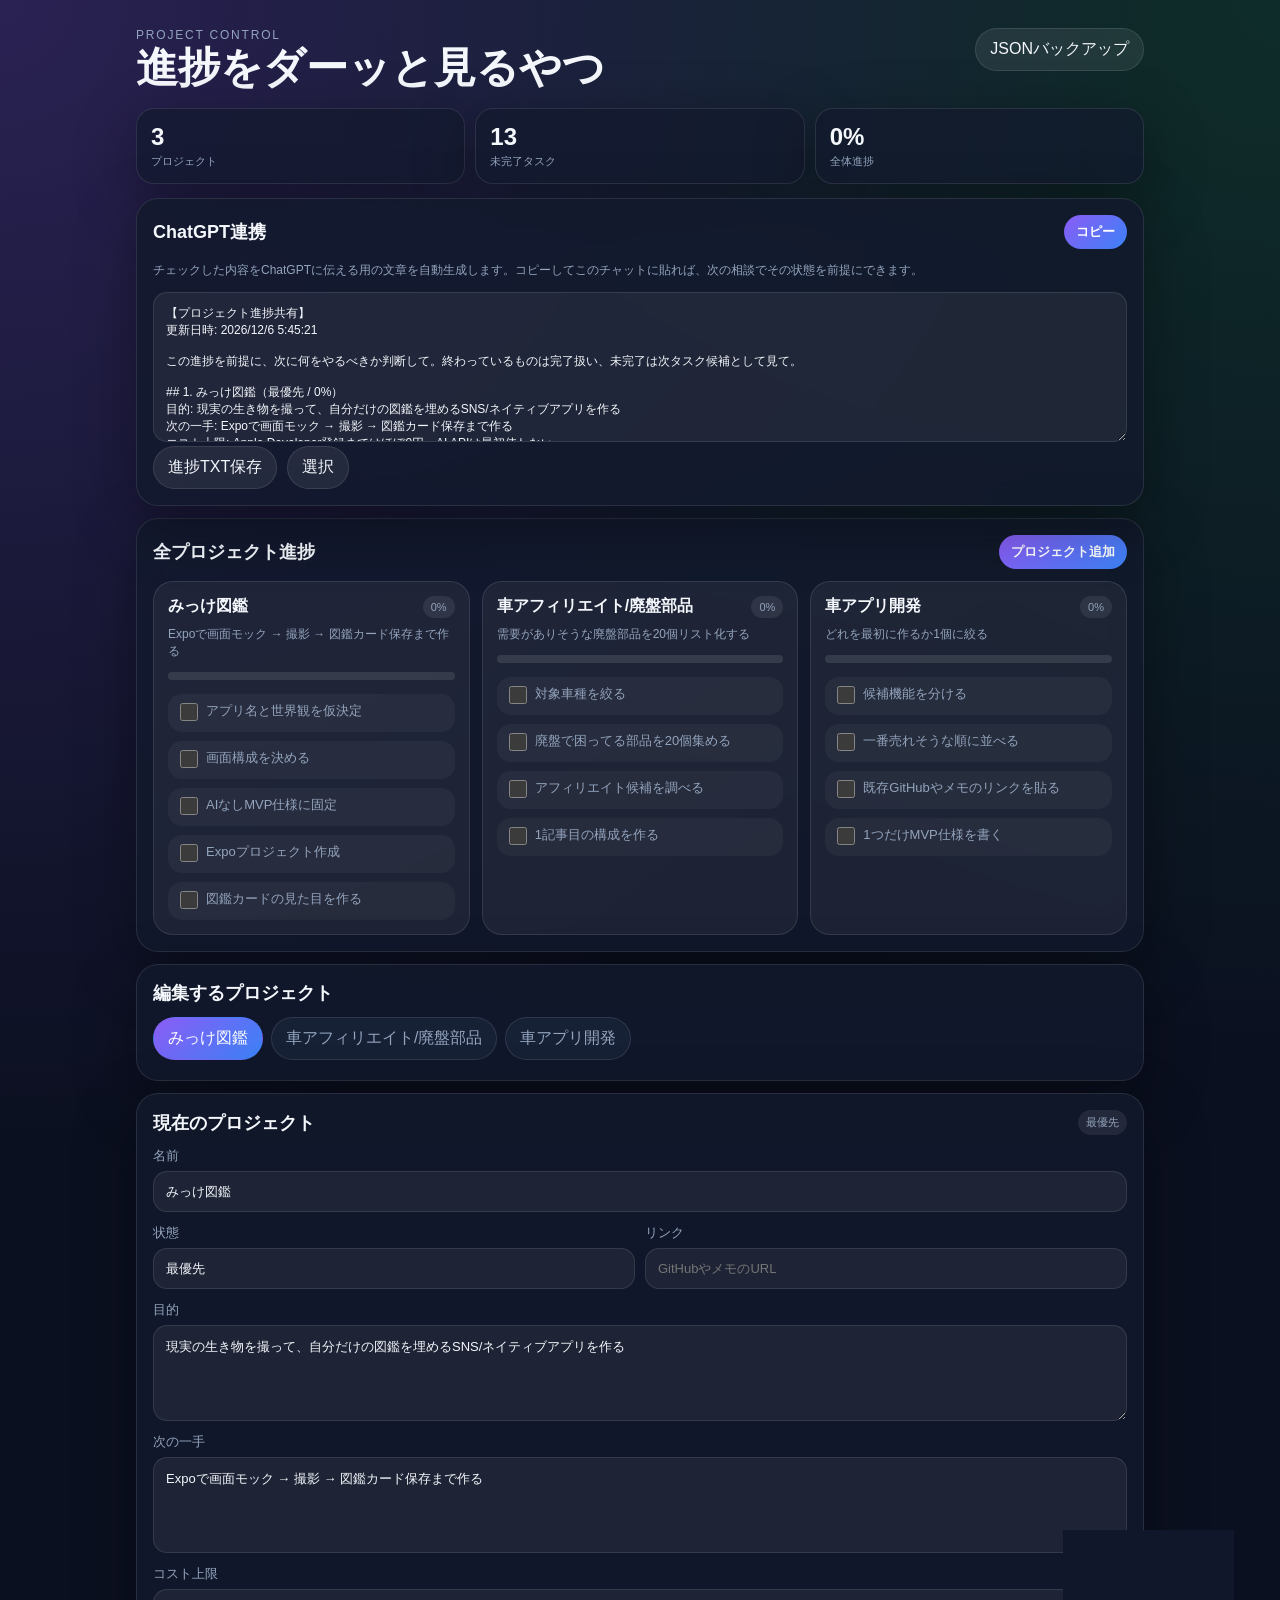
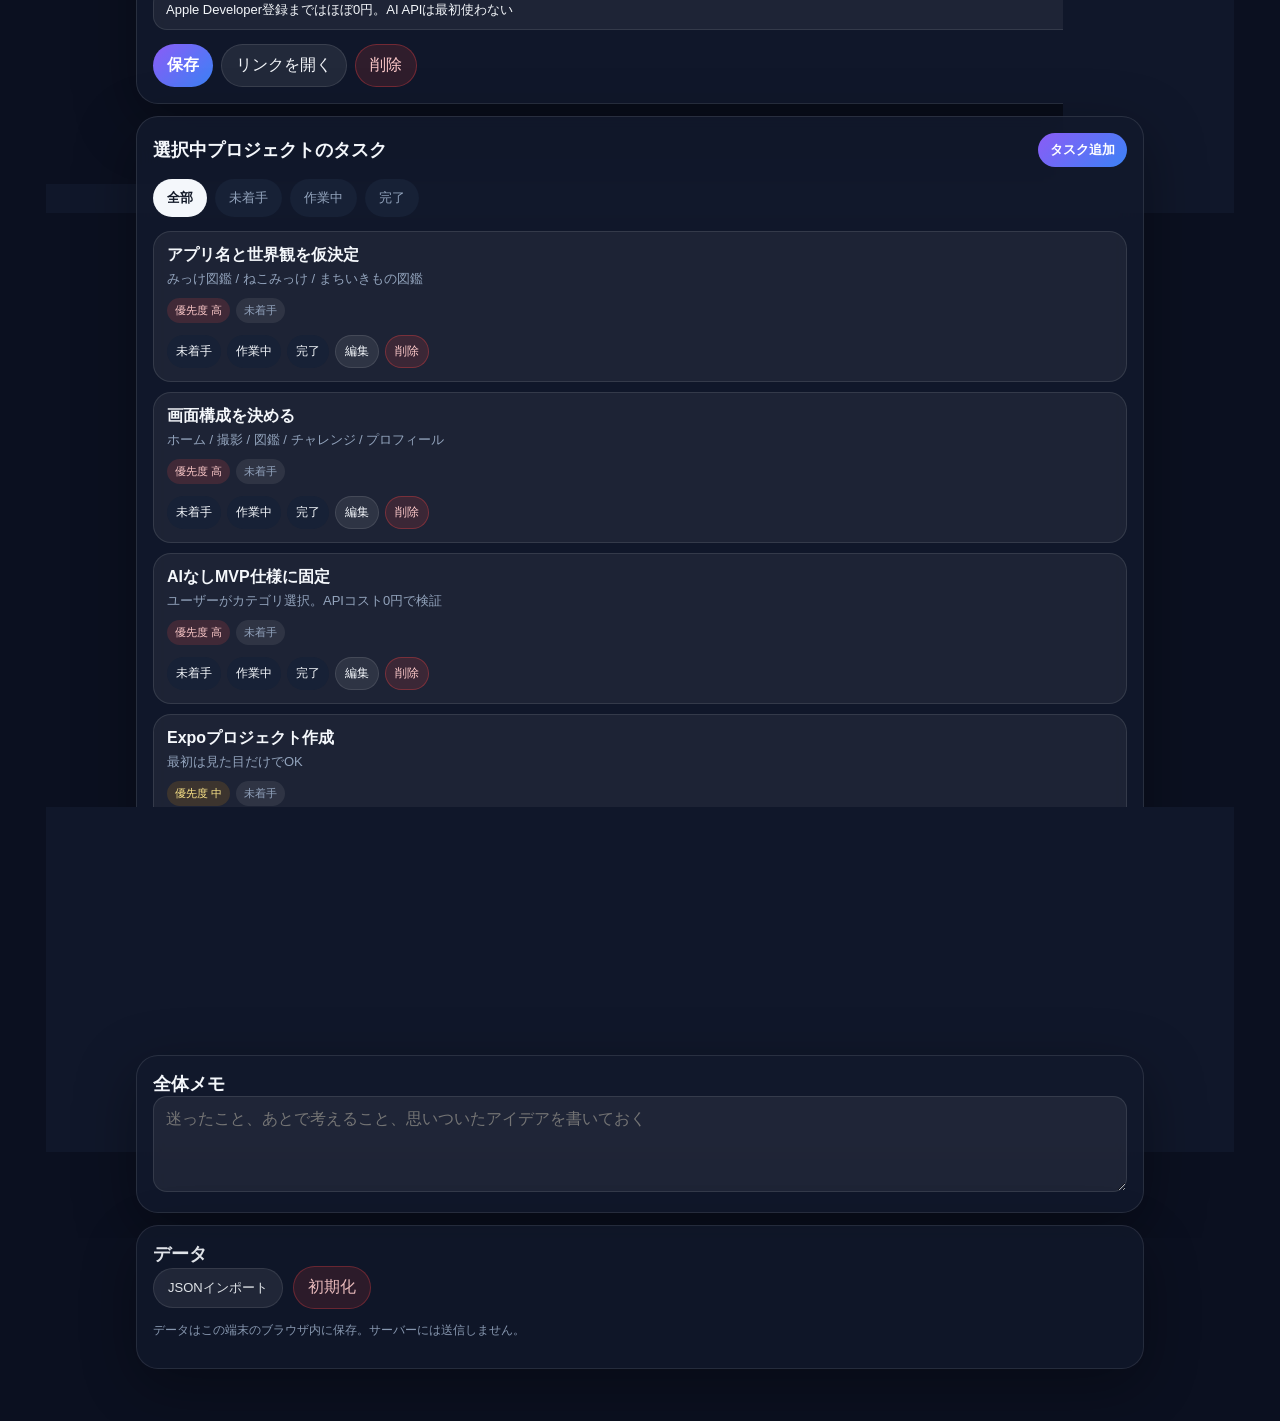
==== index.html @ 7f5785a2 "Add project control mini PWA" ====
<!doctype html>
<html lang="ja">
<head>
  <meta charset="utf-8" />
  <meta name="viewport" content="width=device-width, initial-scale=1, viewport-fit=cover" />
  <meta name="theme-color" content="#111827" />
  <title>Project Control Mini v2</title>
  <link rel="manifest" href="./manifest.webmanifest" />
  <link rel="stylesheet" href="./styles.css" />
</head>
<body>
  <div class="app">
    <header class="topbar">
      <div>
        <p class="eyebrow">PROJECT CONTROL</p>
        <h1>進捗をダーッと見るやつ</h1>
      </div>
      <button id="exportBtn" class="ghost">JSONバックアップ</button>
    </header>

    <section class="summary">
      <div class="summary-card">
        <span id="projectCount">0</span>
        <small>プロジェクト</small>
      </div>
      <div class="summary-card">
        <span id="activeTaskCount">0</span>
        <small>未完了タスク</small>
      </div>
      <div class="summary-card">
        <span id="doneRate">0%</span>
        <small>全体進捗</small>
      </div>
    </section>

    <section class="panel sticky-panel">
      <div class="panel-head">
        <h2>ChatGPT連携</h2>
        <button id="copyForChatGPTBtn" class="primary small">コピー</button>
      </div>
      <p class="hint">
        チェックした内容をChatGPTに伝える用の文章を自動生成します。コピーしてこのチャットに貼れば、次の相談でその状態を前提にできます。
      </p>
      <textarea id="chatgptPayload" readonly></textarea>
      <div class="row gap">
        <button id="downloadProgressBtn" class="ghost">進捗TXT保存</button>
        <button id="selectPayloadBtn" class="ghost">選択</button>
      </div>
    </section>

    <main>
      <section class="panel">
        <div class="panel-head">
          <h2>全プロジェクト進捗</h2>
          <button id="addProjectBtn" class="primary small">プロジェクト追加</button>
        </div>
        <div id="progressBoard" class="progress-board"></div>
      </section>

      <section class="panel">
        <div class="panel-head">
          <h2>編集するプロジェクト</h2>
        </div>
        <div id="projectTabs" class="tabs"></div>
      </section>

      <section id="projectEditor" class="panel"></section>

      <section class="panel">
        <div class="panel-head">
          <h2>選択中プロジェクトのタスク</h2>
          <button id="addTaskBtn" class="primary small">タスク追加</button>
        </div>

        <div class="filters">
          <button class="filter active" data-filter="all">全部</button>
          <button class="filter" data-filter="todo">未着手</button>
          <button class="filter" data-filter="doing">作業中</button>
          <button class="filter" data-filter="done">完了</button>
        </div>

        <div id="taskList" class="task-list"></div>
      </section>

      <section class="panel">
        <h2>全体メモ</h2>
        <textarea id="globalMemo" placeholder="迷ったこと、あとで考えること、思いついたアイデアを書いておく"></textarea>
      </section>

      <section class="panel danger-zone">
        <h2>データ</h2>
        <div class="row gap">
          <label class="file-label">
            JSONインポート
            <input id="importFile" type="file" accept="application/json" />
          </label>
          <button id="resetBtn" class="danger">初期化</button>
        </div>
        <p class="hint">データはこの端末のブラウザ内に保存。サーバーには送信しません。</p>
      </section>
    </main>
  </div>

  <dialog id="taskDialog">
    <form method="dialog" id="taskForm">
      <h2 id="taskDialogTitle">タスク追加</h2>
      <input id="taskTitle" required placeholder="タスク名 例：ホーム画面モックを作る" />
      <textarea id="taskNote" placeholder="メモ"></textarea>
      <div class="grid2">
        <label>状態
          <select id="taskStatus">
            <option value="todo">未着手</option>
            <option value="doing">作業中</option>
            <option value="done">完了</option>
          </select>
        </label>
        <label>優先度
          <select id="taskPriority">
            <option value="high">高</option>
            <option value="mid">中</option>
            <option value="low">低</option>
          </select>
        </label>
      </div>
      <label>期限
        <input id="taskDue" type="date" />
      </label>
      <menu>
        <button value="cancel" class="ghost">キャンセル</button>
        <button id="saveTaskBtn" value="default" class="primary">保存</button>
      </menu>
    </form>
  </dialog>

  <script src="./app.js"></script>
</body>
</html>
---- styles.css ----
:root {
  color-scheme: dark;
  --bg: #0b1020;
  --panel: #121a2d;
  --panel2: #172136;
  --text: #f4f7fb;
  --muted: #93a4bd;
  --line: rgba(255,255,255,.10);
  --accent: #8b5cf6;
  --accent2: #22c55e;
  --danger: #ef4444;
  --warn: #f59e0b;
  --shadow: 0 18px 60px rgba(0,0,0,.35);
}

* { box-sizing: border-box; }
html, body { margin: 0; min-height: 100%; }
body {
  font-family: -apple-system, BlinkMacSystemFont, "Segoe UI", sans-serif;
  background:
    radial-gradient(circle at top left, rgba(139,92,246,.24), transparent 35%),
    radial-gradient(circle at top right, rgba(34,197,94,.16), transparent 32%),
    var(--bg);
  color: var(--text);
}

button, input, textarea, select { font: inherit; }

button {
  border: 0;
  border-radius: 999px;
  padding: 10px 14px;
  color: var(--text);
  background: var(--panel2);
  cursor: pointer;
}

button:active { transform: scale(.98); }

.app {
  width: min(1040px, 100%);
  margin: 0 auto;
  padding: max(18px, env(safe-area-inset-top)) 16px 40px;
}

.topbar {
  display: flex;
  justify-content: space-between;
  align-items: start;
  gap: 14px;
  margin: 10px 0 18px;
}

.eyebrow {
  margin: 0 0 4px;
  color: var(--muted);
  font-size: 12px;
  letter-spacing: .15em;
}

h1 {
  margin: 0;
  font-size: clamp(25px, 7vw, 42px);
  line-height: 1.05;
}

h2 { margin: 0; font-size: 18px; }

.summary {
  display: grid;
  grid-template-columns: repeat(3, 1fr);
  gap: 10px;
  margin-bottom: 14px;
}

.summary-card {
  background: rgba(18, 26, 45, .72);
  border: 1px solid var(--line);
  border-radius: 18px;
  padding: 14px;
  box-shadow: var(--shadow);
}

.summary-card span { display: block; font-size: 24px; font-weight: 800; }
.summary-card small { color: var(--muted); font-size: 11px; }

.panel {
  background: rgba(18, 26, 45, .84);
  border: 1px solid var(--line);
  border-radius: 22px;
  padding: 16px;
  margin: 12px 0;
  box-shadow: var(--shadow);
  backdrop-filter: blur(14px);
}

.sticky-panel {
  position: sticky;
  top: 8px;
  z-index: 5;
}

.panel-head {
  display: flex;
  justify-content: space-between;
  align-items: center;
  gap: 12px;
  margin-bottom: 12px;
}

.tabs {
  display: flex;
  gap: 8px;
  overflow-x: auto;
  padding-bottom: 4px;
}

.tab {
  white-space: nowrap;
  border: 1px solid var(--line);
  color: var(--muted);
}

.tab.active {
  background: linear-gradient(135deg, var(--accent), #3b82f6);
  color: white;
  border-color: transparent;
}

.primary {
  background: linear-gradient(135deg, var(--accent), #3b82f6);
  color: white;
  font-weight: 700;
}

.small { padding: 8px 12px; font-size: 13px; }

.ghost {
  background: rgba(255,255,255,.08);
  color: var(--text);
  border: 1px solid var(--line);
}

.danger {
  background: rgba(239,68,68,.14);
  color: #fecaca;
  border: 1px solid rgba(239,68,68,.35);
}

.danger-zone { opacity: .92; }

.field { margin: 12px 0; }

label {
  display: grid;
  gap: 6px;
  color: var(--muted);
  font-size: 13px;
}

input, textarea, select {
  width: 100%;
  border: 1px solid var(--line);
  border-radius: 14px;
  padding: 12px;
  background: rgba(255,255,255,.06);
  color: var(--text);
  outline: none;
}

textarea { min-height: 96px; resize: vertical; }
#chatgptPayload { min-height: 150px; font-size: 12px; }

input:focus, textarea:focus, select:focus {
  border-color: rgba(139,92,246,.85);
  box-shadow: 0 0 0 3px rgba(139,92,246,.18);
}

.grid2 {
  display: grid;
  grid-template-columns: 1fr 1fr;
  gap: 10px;
}

.row { display: flex; align-items: center; }
.gap { gap: 10px; flex-wrap: wrap; }

.project-actions {
  display: flex;
  gap: 8px;
  flex-wrap: wrap;
  margin-top: 14px;
}

.progress-board {
  display: grid;
  grid-template-columns: repeat(3, 1fr);
  gap: 12px;
}

.progress-card {
  background: rgba(255,255,255,.055);
  border: 1px solid var(--line);
  border-radius: 20px;
  padding: 14px;
}

.progress-title-row {
  display: flex;
  justify-content: space-between;
  gap: 10px;
  align-items: start;
  margin-bottom: 8px;
}

.progress-title {
  font-size: 16px;
  font-weight: 900;
  margin: 0;
}

.progress-sub {
  color: var(--muted);
  font-size: 12px;
  line-height: 1.45;
  margin: 0 0 12px;
}

.progressbar {
  width: 100%;
  height: 8px;
  border-radius: 999px;
  background: rgba(255,255,255,.10);
  overflow: hidden;
  margin: 10px 0 14px;
}

.progressbar span {
  display: block;
  height: 100%;
  background: linear-gradient(135deg, var(--accent2), #3b82f6);
}

.checklist {
  display: grid;
  gap: 9px;
}

.check-row {
  display: grid;
  grid-template-columns: 22px 1fr;
  gap: 8px;
  align-items: start;
  padding: 8px;
  border-radius: 14px;
  background: rgba(255,255,255,.04);
}

.check-row input {
  width: 18px;
  height: 18px;
  margin-top: 1px;
  accent-color: #22c55e;
}

.check-row span {
  font-size: 13px;
  line-height: 1.35;
}

.check-row.done span {
  text-decoration: line-through;
  color: var(--muted);
}

.filters {
  display: flex;
  gap: 8px;
  overflow-x: auto;
  margin: 10px 0 14px;
}

.filter { font-size: 13px; color: var(--muted); }
.filter.active { background: var(--text); color: #111827; font-weight: 800; }

.task-list { display: grid; gap: 10px; }

.task {
  background: rgba(255,255,255,.055);
  border: 1px solid var(--line);
  border-radius: 18px;
  padding: 13px;
}

.task.done { opacity: .55; }

.task-top {
  display: flex;
  align-items: start;
  justify-content: space-between;
  gap: 10px;
}

.task-title { font-weight: 800; margin: 0 0 4px; }
.task-note { margin: 0; color: var(--muted); font-size: 13px; white-space: pre-wrap; }

.badges {
  display: flex;
  gap: 6px;
  flex-wrap: wrap;
  margin-top: 10px;
}

.badge {
  display: inline-flex;
  align-items: center;
  border-radius: 999px;
  padding: 5px 8px;
  font-size: 11px;
  background: rgba(255,255,255,.08);
  color: var(--muted);
  white-space: nowrap;
}

.badge.high { color: #fecaca; background: rgba(239,68,68,.16); }
.badge.mid { color: #fde68a; background: rgba(245,158,11,.14); }
.badge.low { color: #bbf7d0; background: rgba(34,197,94,.12); }

.task-actions {
  display: flex;
  gap: 6px;
  flex-wrap: wrap;
  margin-top: 12px;
}

.task-actions button { padding: 7px 9px; font-size: 12px; }

.empty {
  color: var(--muted);
  border: 1px dashed var(--line);
  border-radius: 16px;
  padding: 18px;
  text-align: center;
}

.hint {
  color: var(--muted);
  font-size: 12px;
  line-height: 1.55;
}

.file-label {
  display: inline-grid;
  width: auto;
  color: var(--text);
  background: rgba(255,255,255,.08);
  border: 1px solid var(--line);
  border-radius: 999px;
  padding: 10px 14px;
  cursor: pointer;
}

.file-label input { display: none; }

dialog {
  width: min(520px, calc(100% - 28px));
  border: 1px solid var(--line);
  border-radius: 22px;
  padding: 0;
  color: var(--text);
  background: #111827;
  box-shadow: var(--shadow);
}

dialog::backdrop { background: rgba(0,0,0,.65); }

form { padding: 18px; display: grid; gap: 12px; }

menu {
  display: flex;
  justify-content: end;
  gap: 8px;
  padding: 0;
  margin: 6px 0 0;
}

@media (max-width: 900px) {
  .progress-board { grid-template-columns: 1fr; }
  .sticky-panel { position: static; }
}

@media (max-width: 560px) {
  .topbar { align-items: center; }
  .summary { grid-template-columns: 1fr 1fr 1fr; }
  .summary-card { padding: 12px 10px; }
  .summary-card span { font-size: 20px; }
  .grid2 { grid-template-columns: 1fr; }
}
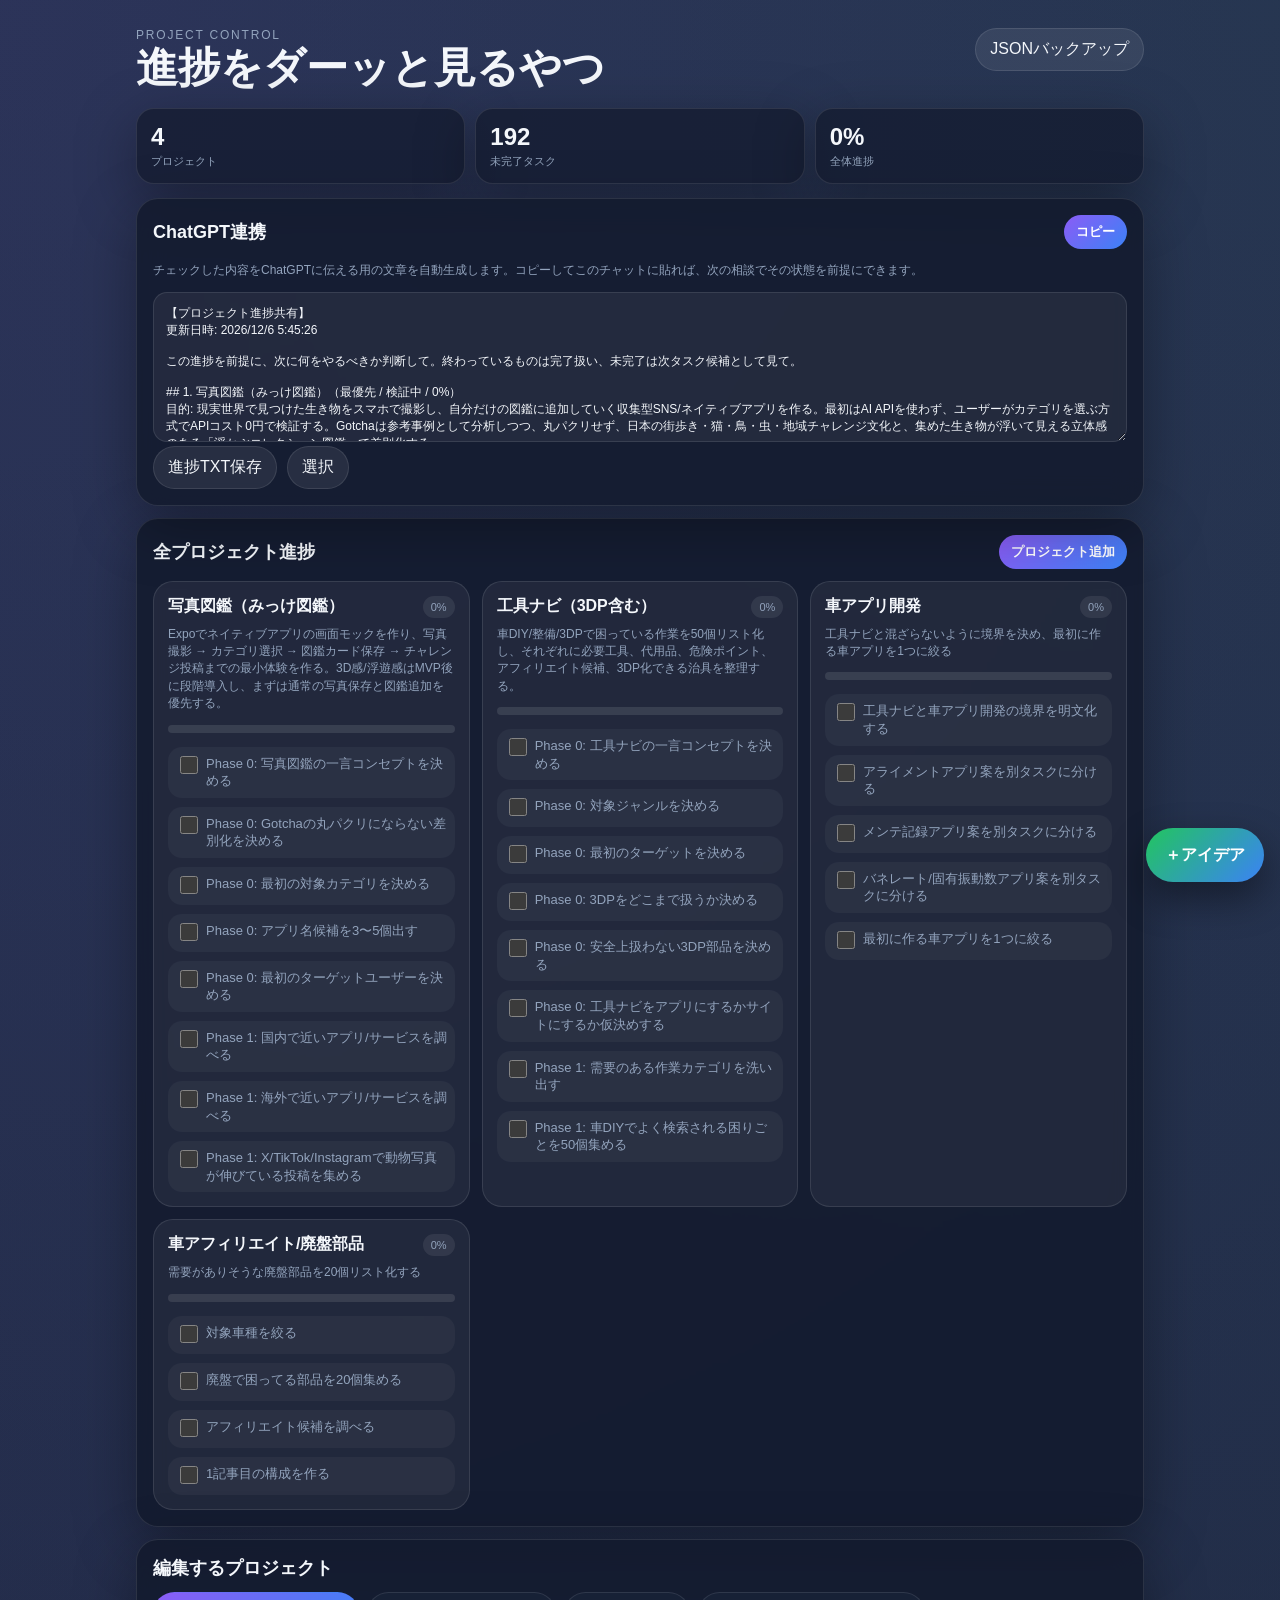
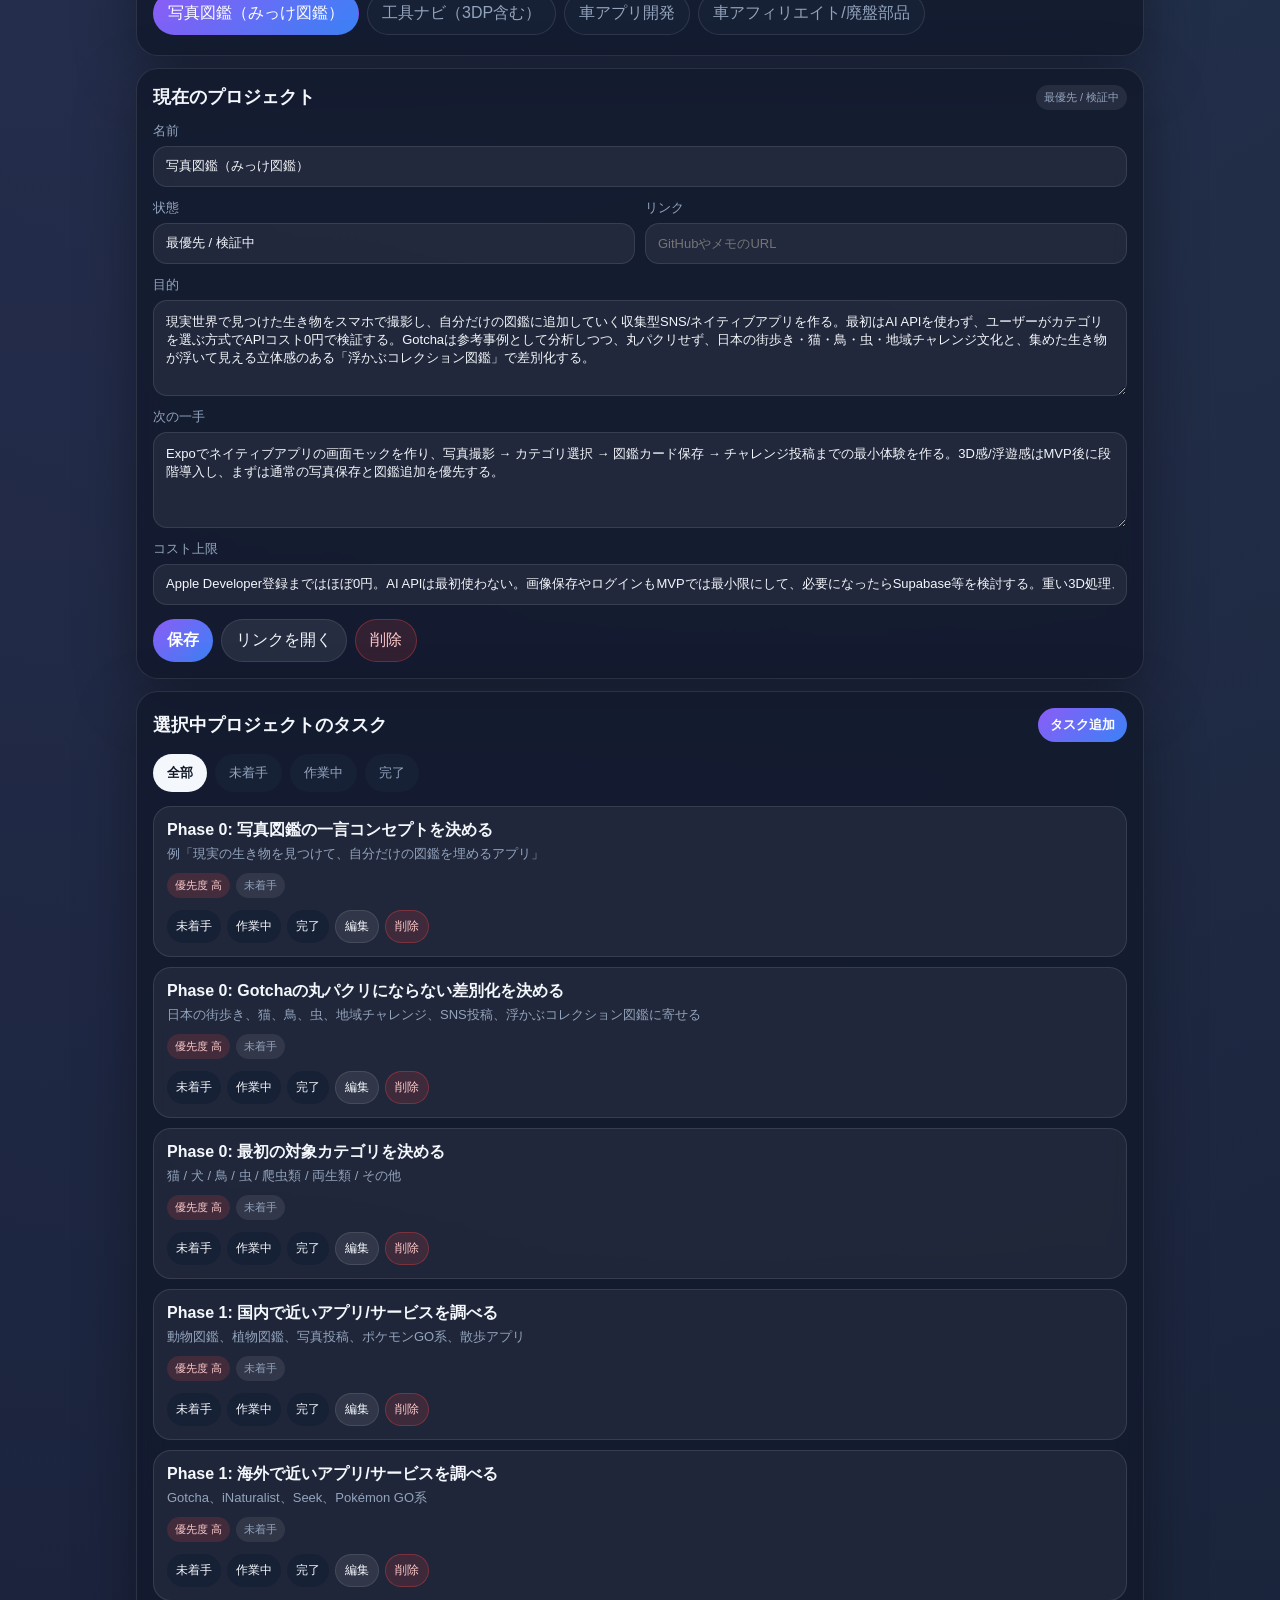
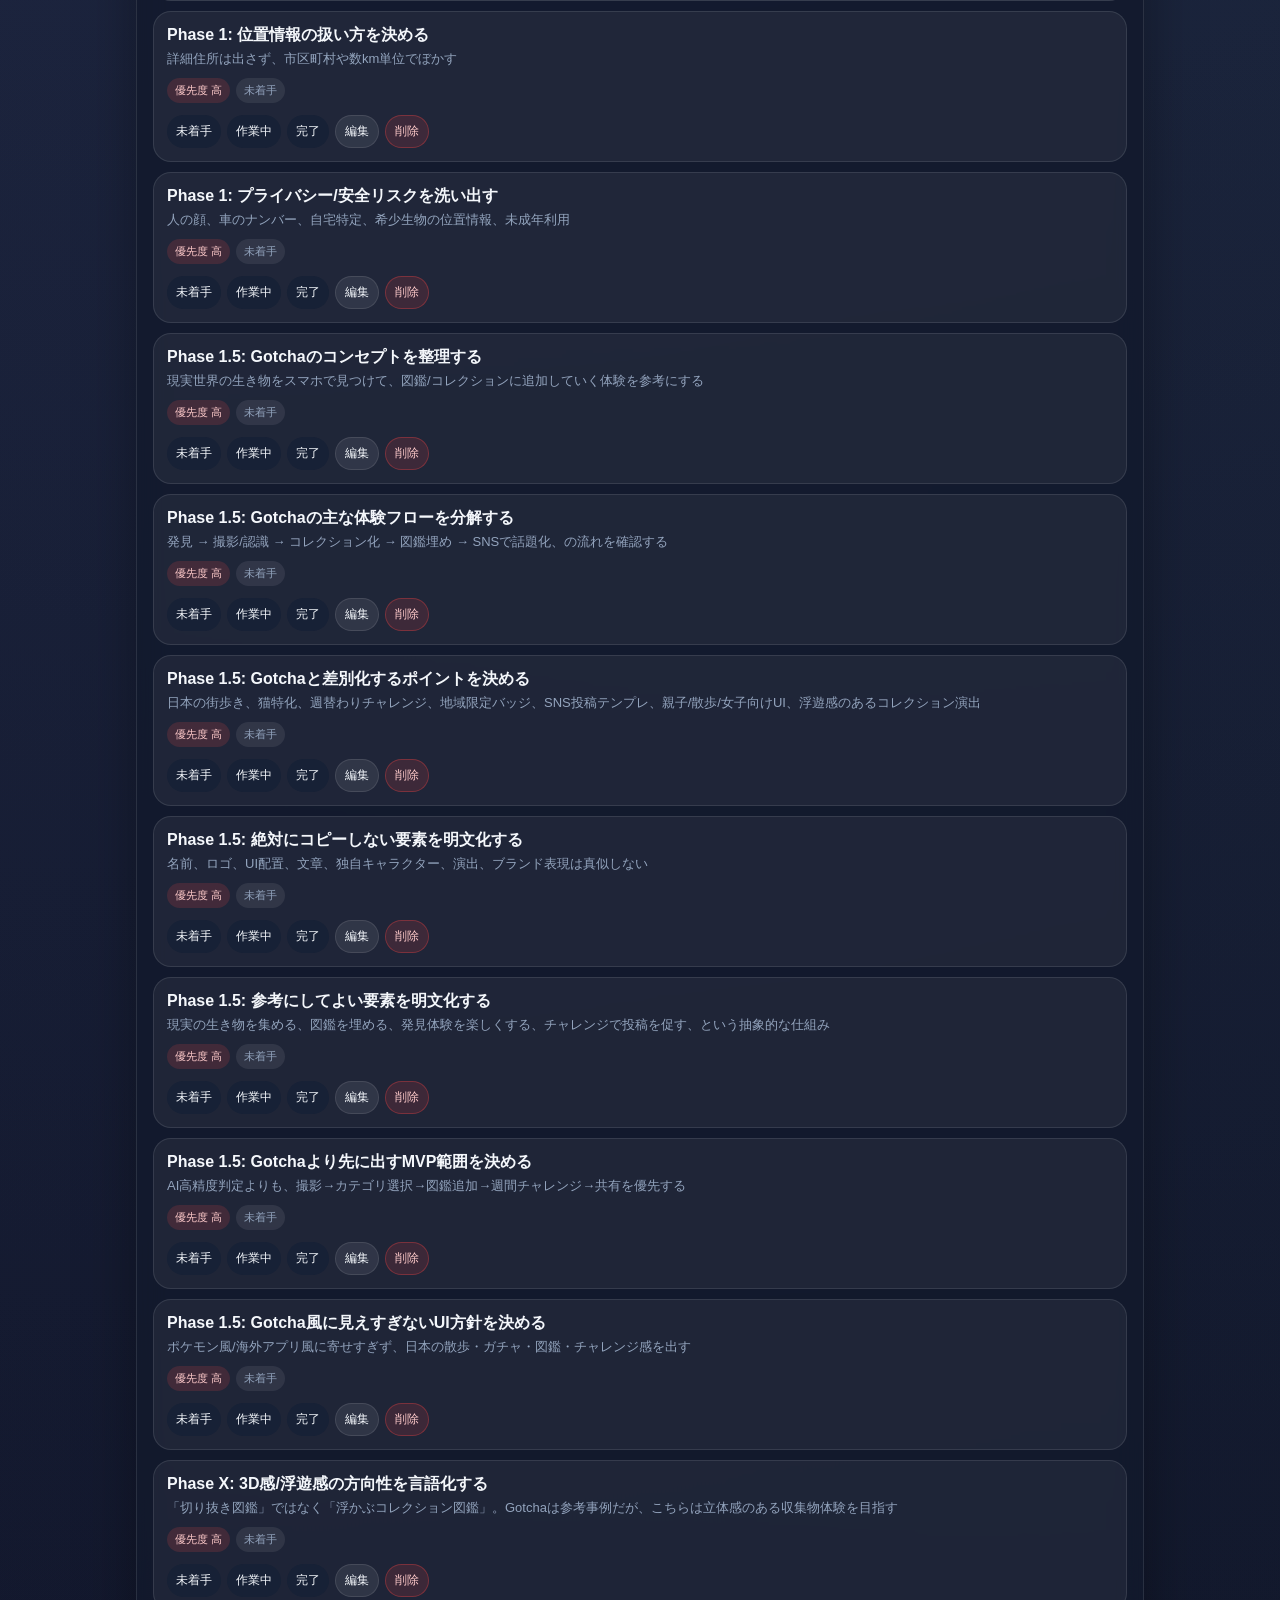
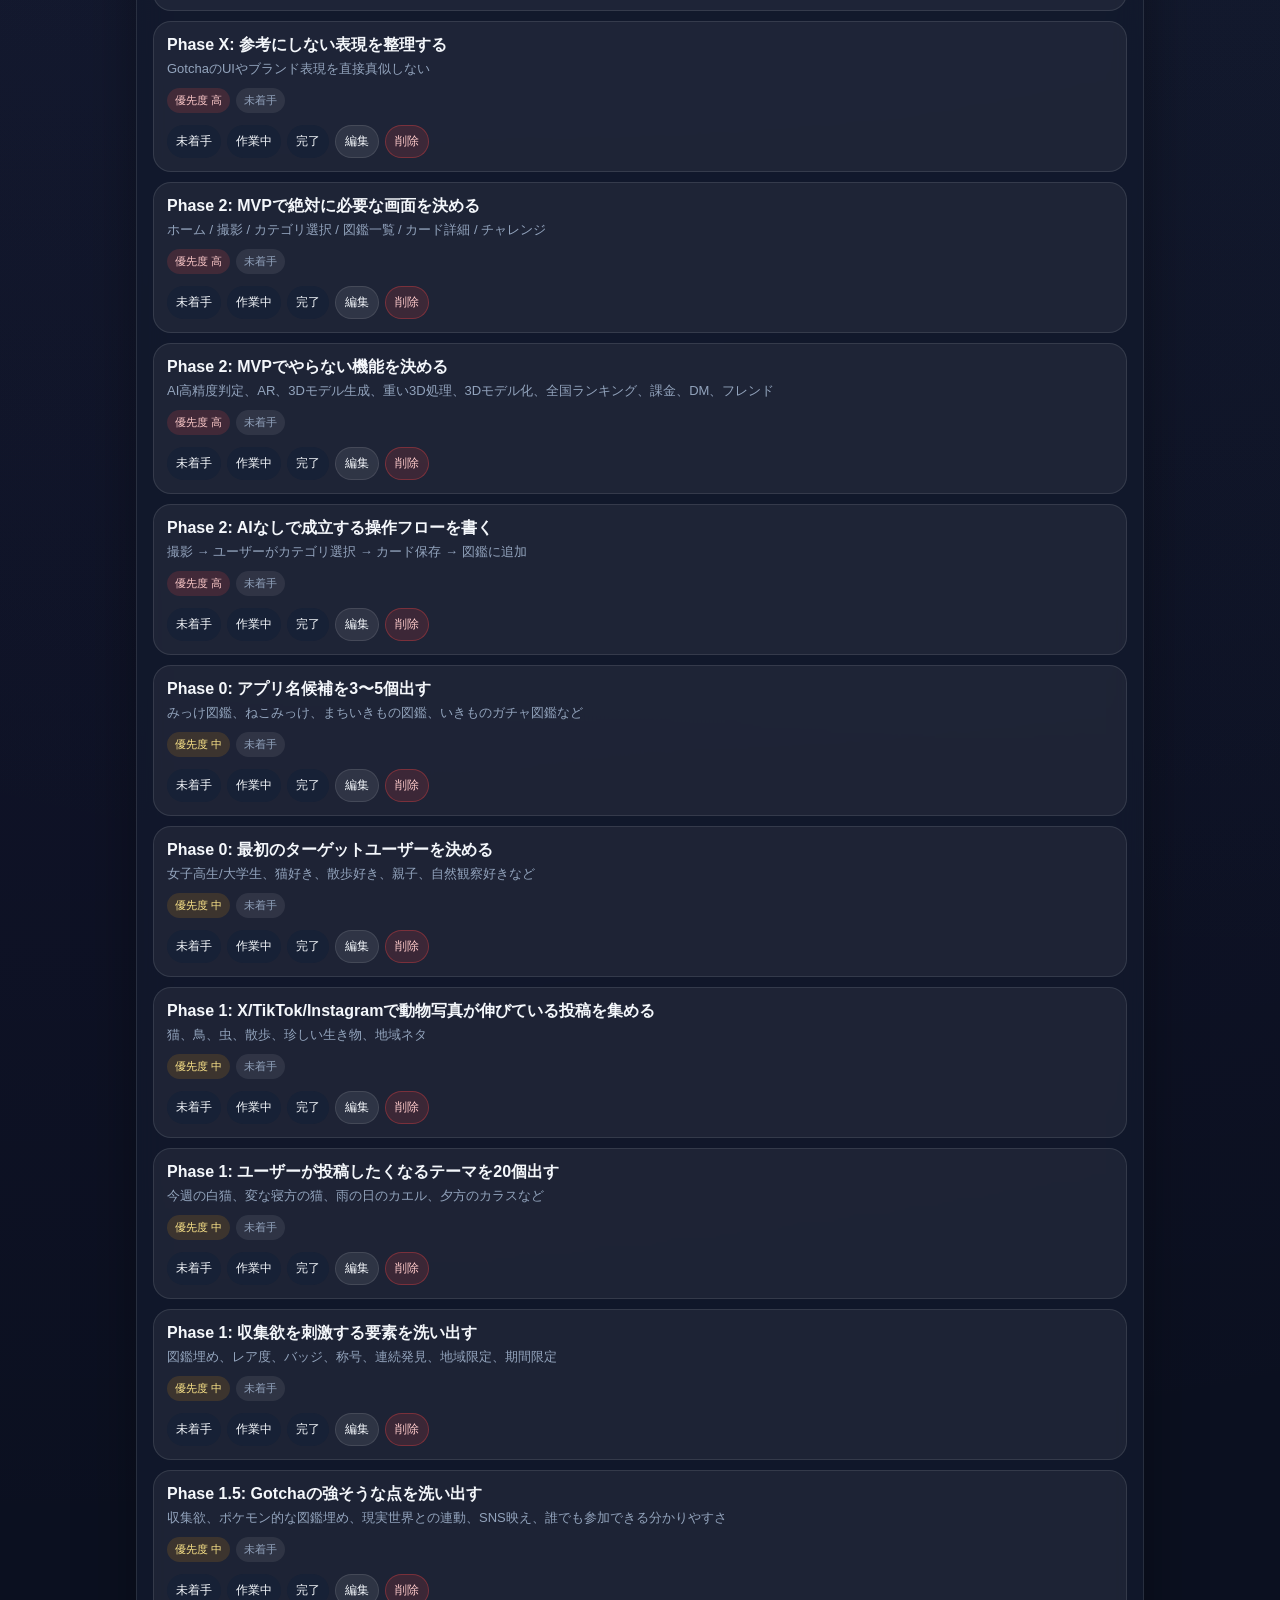
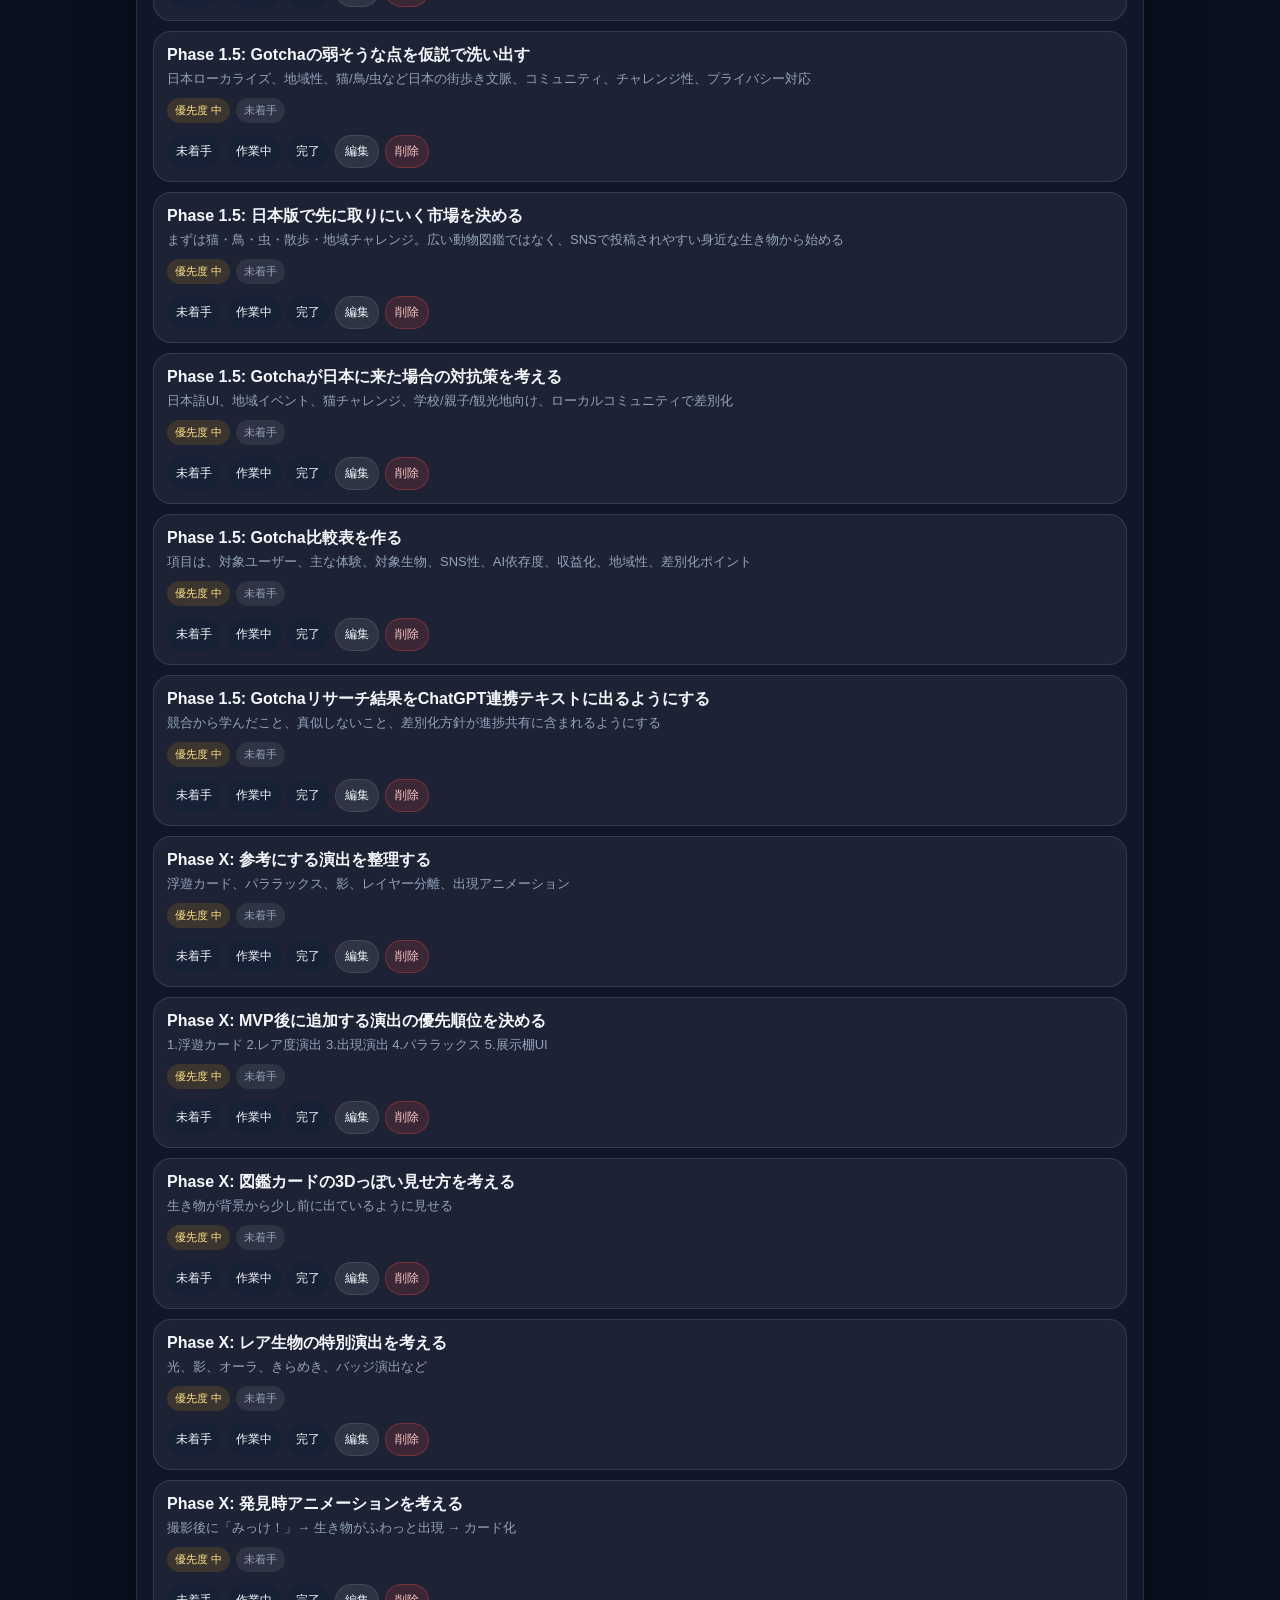
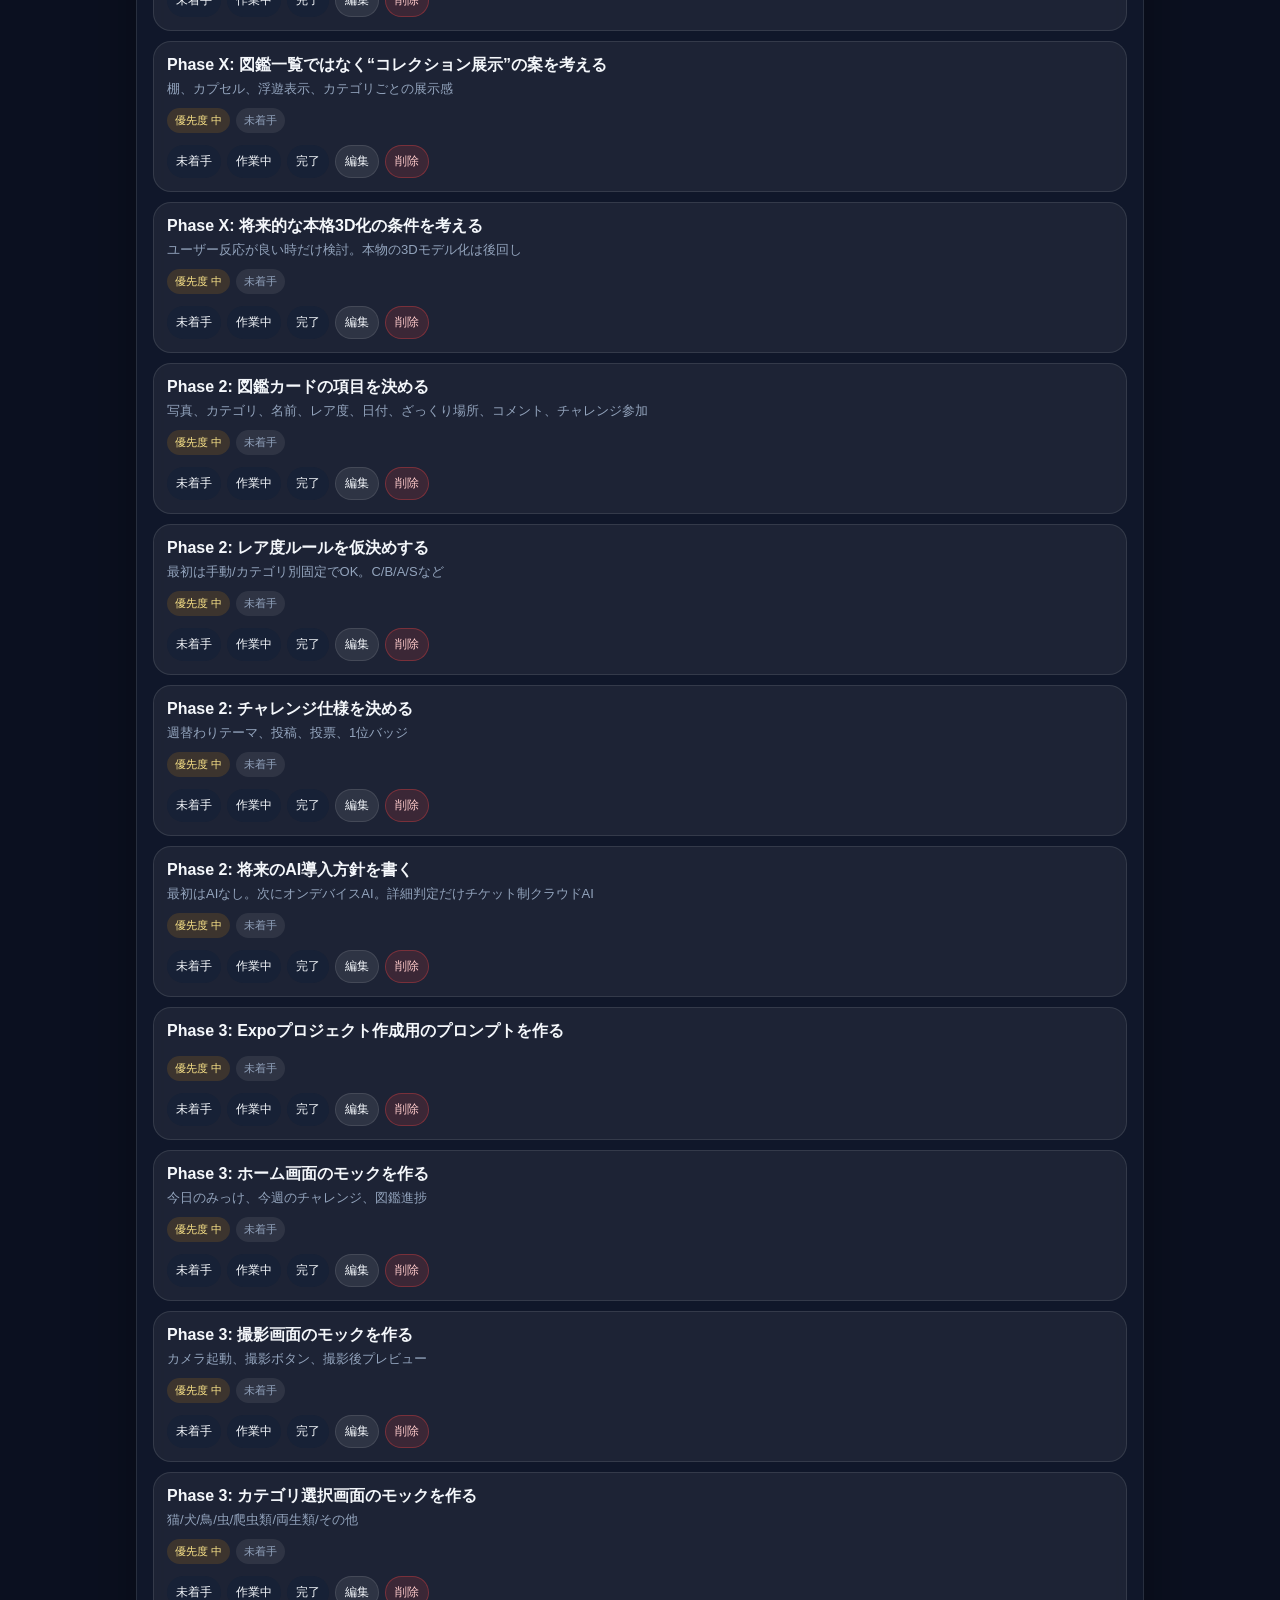
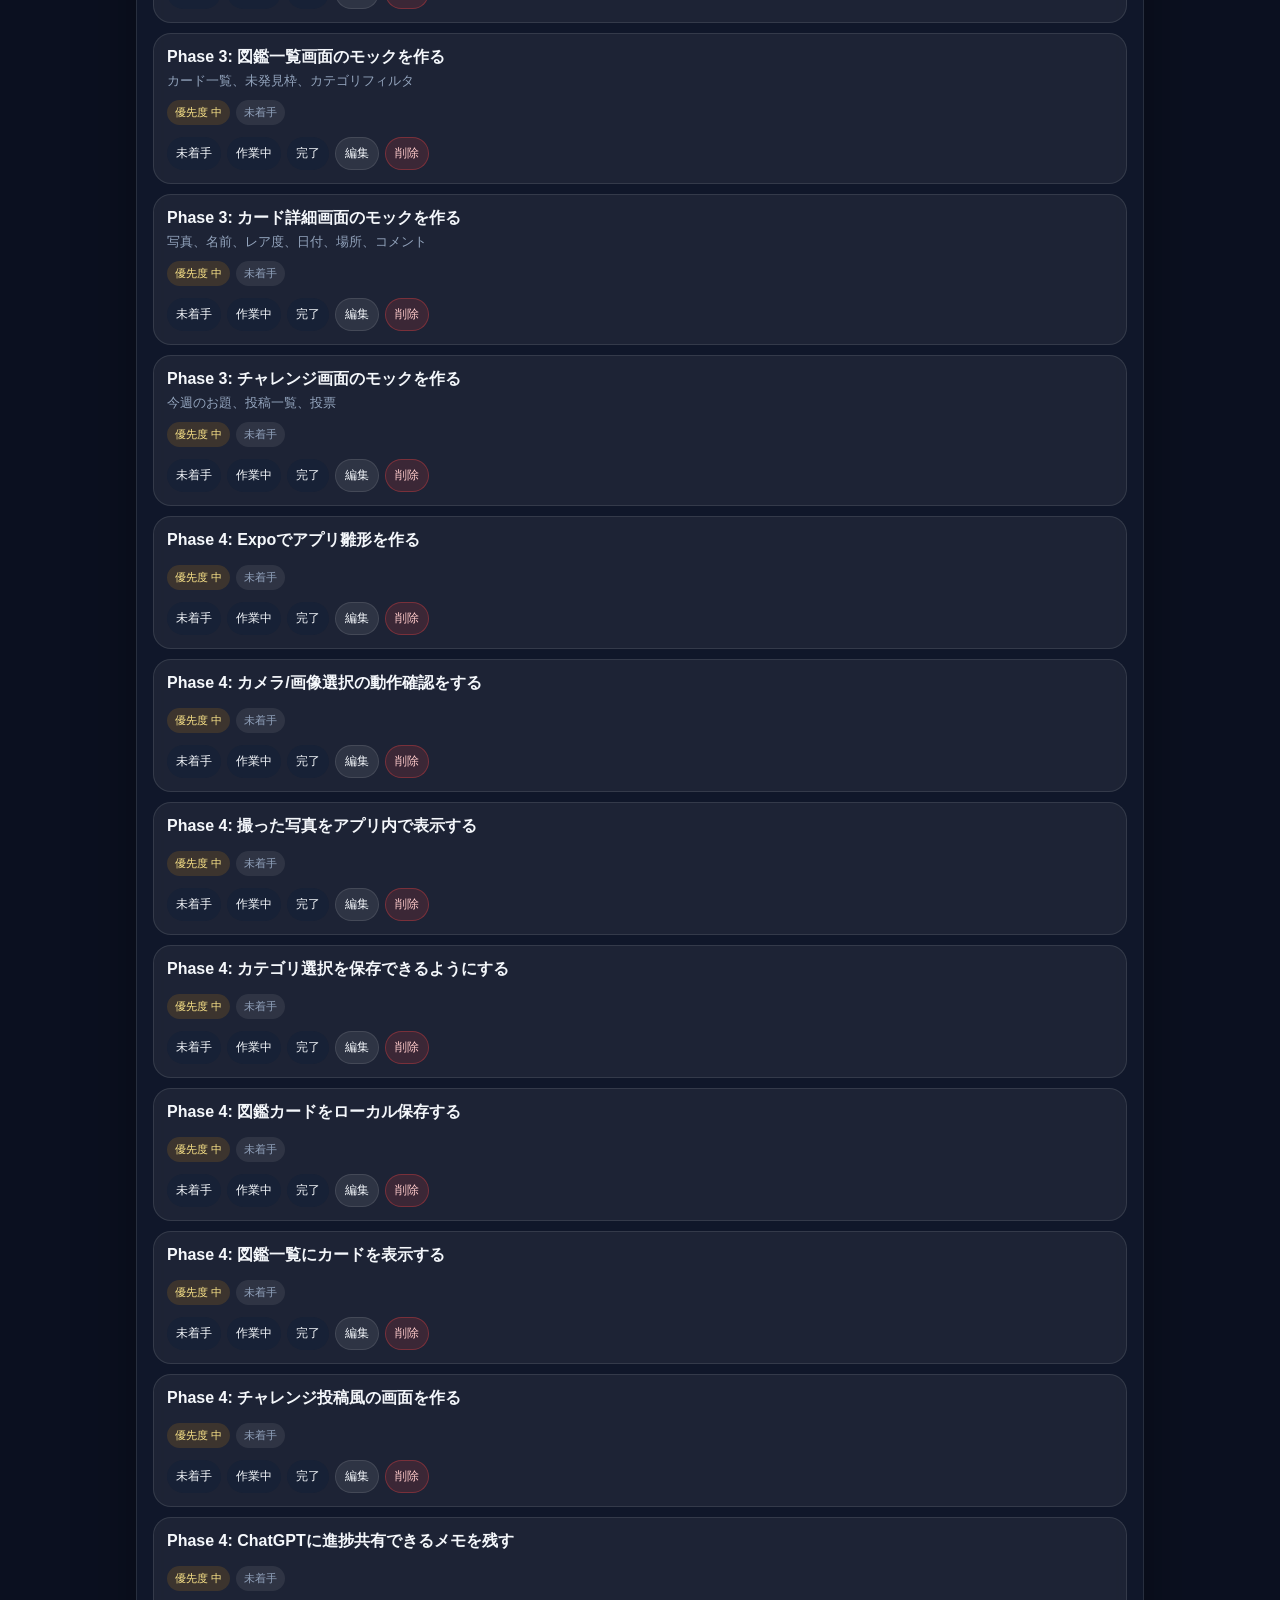
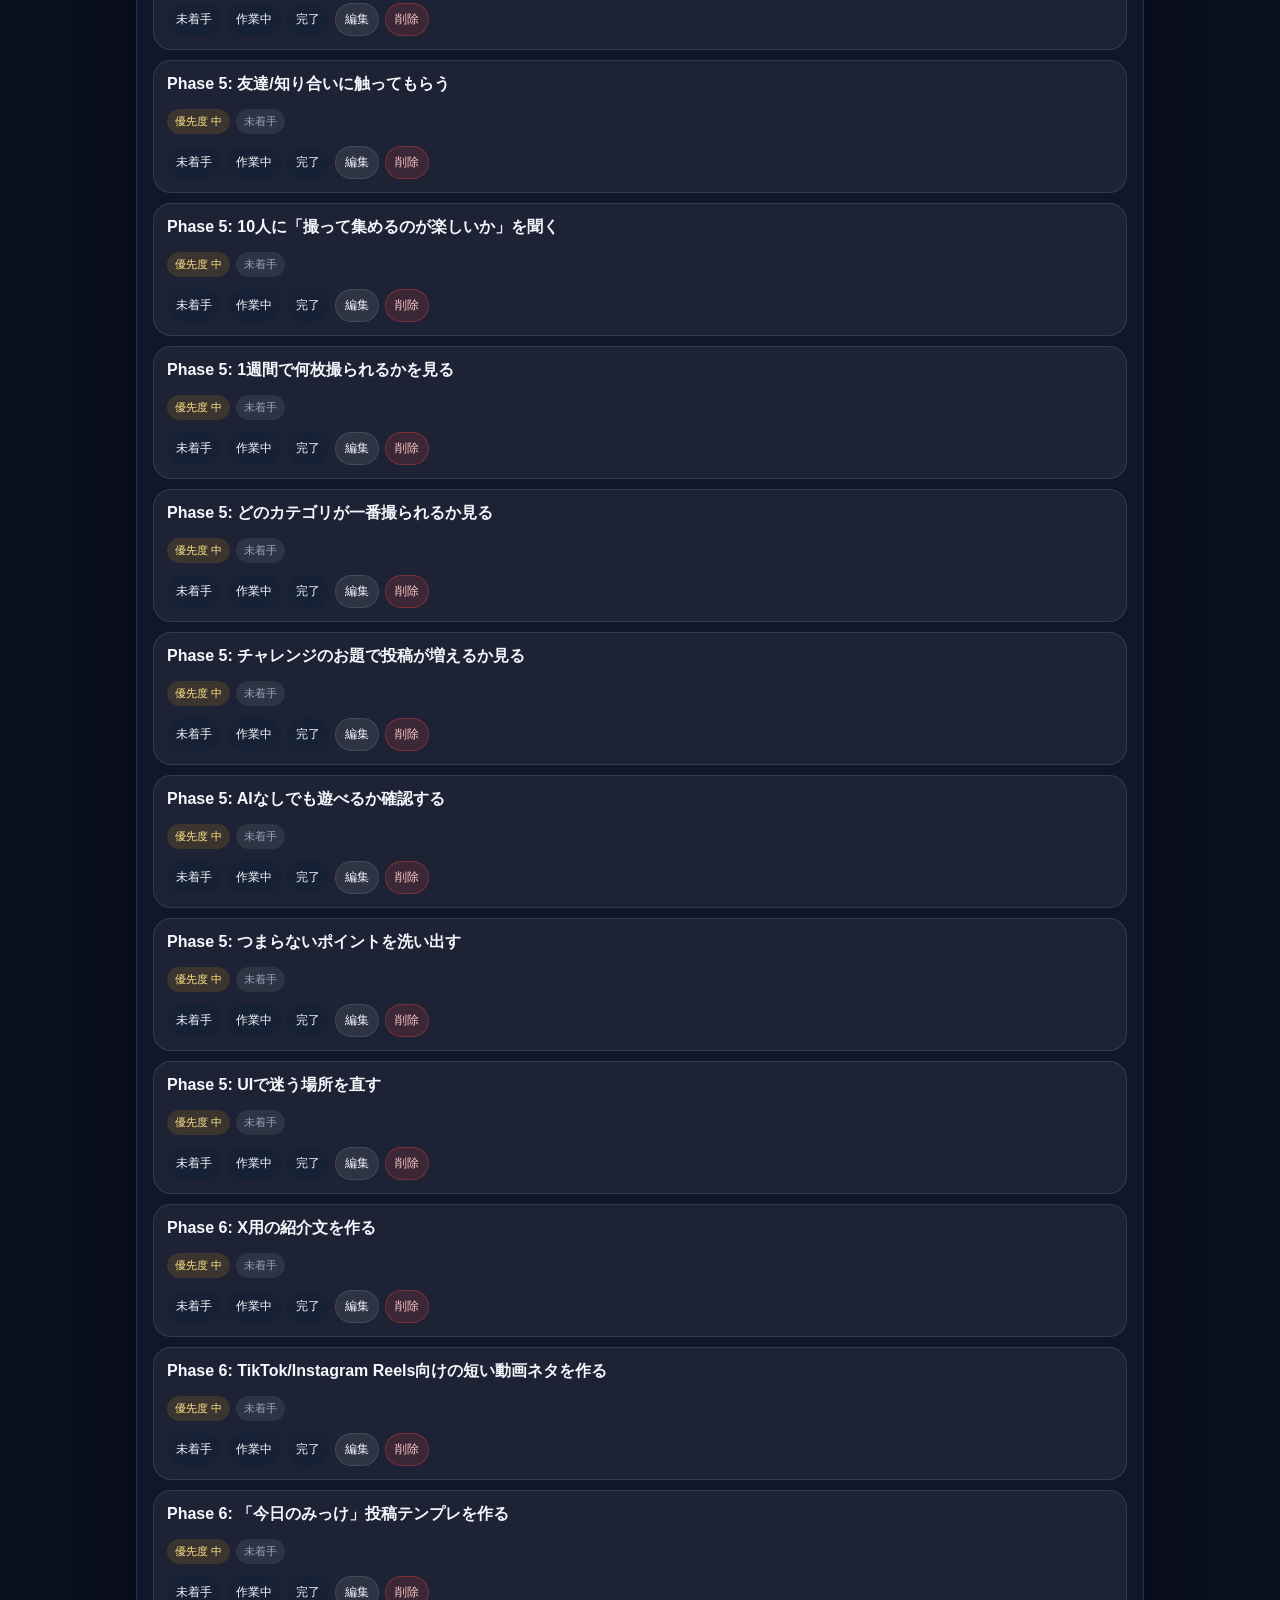
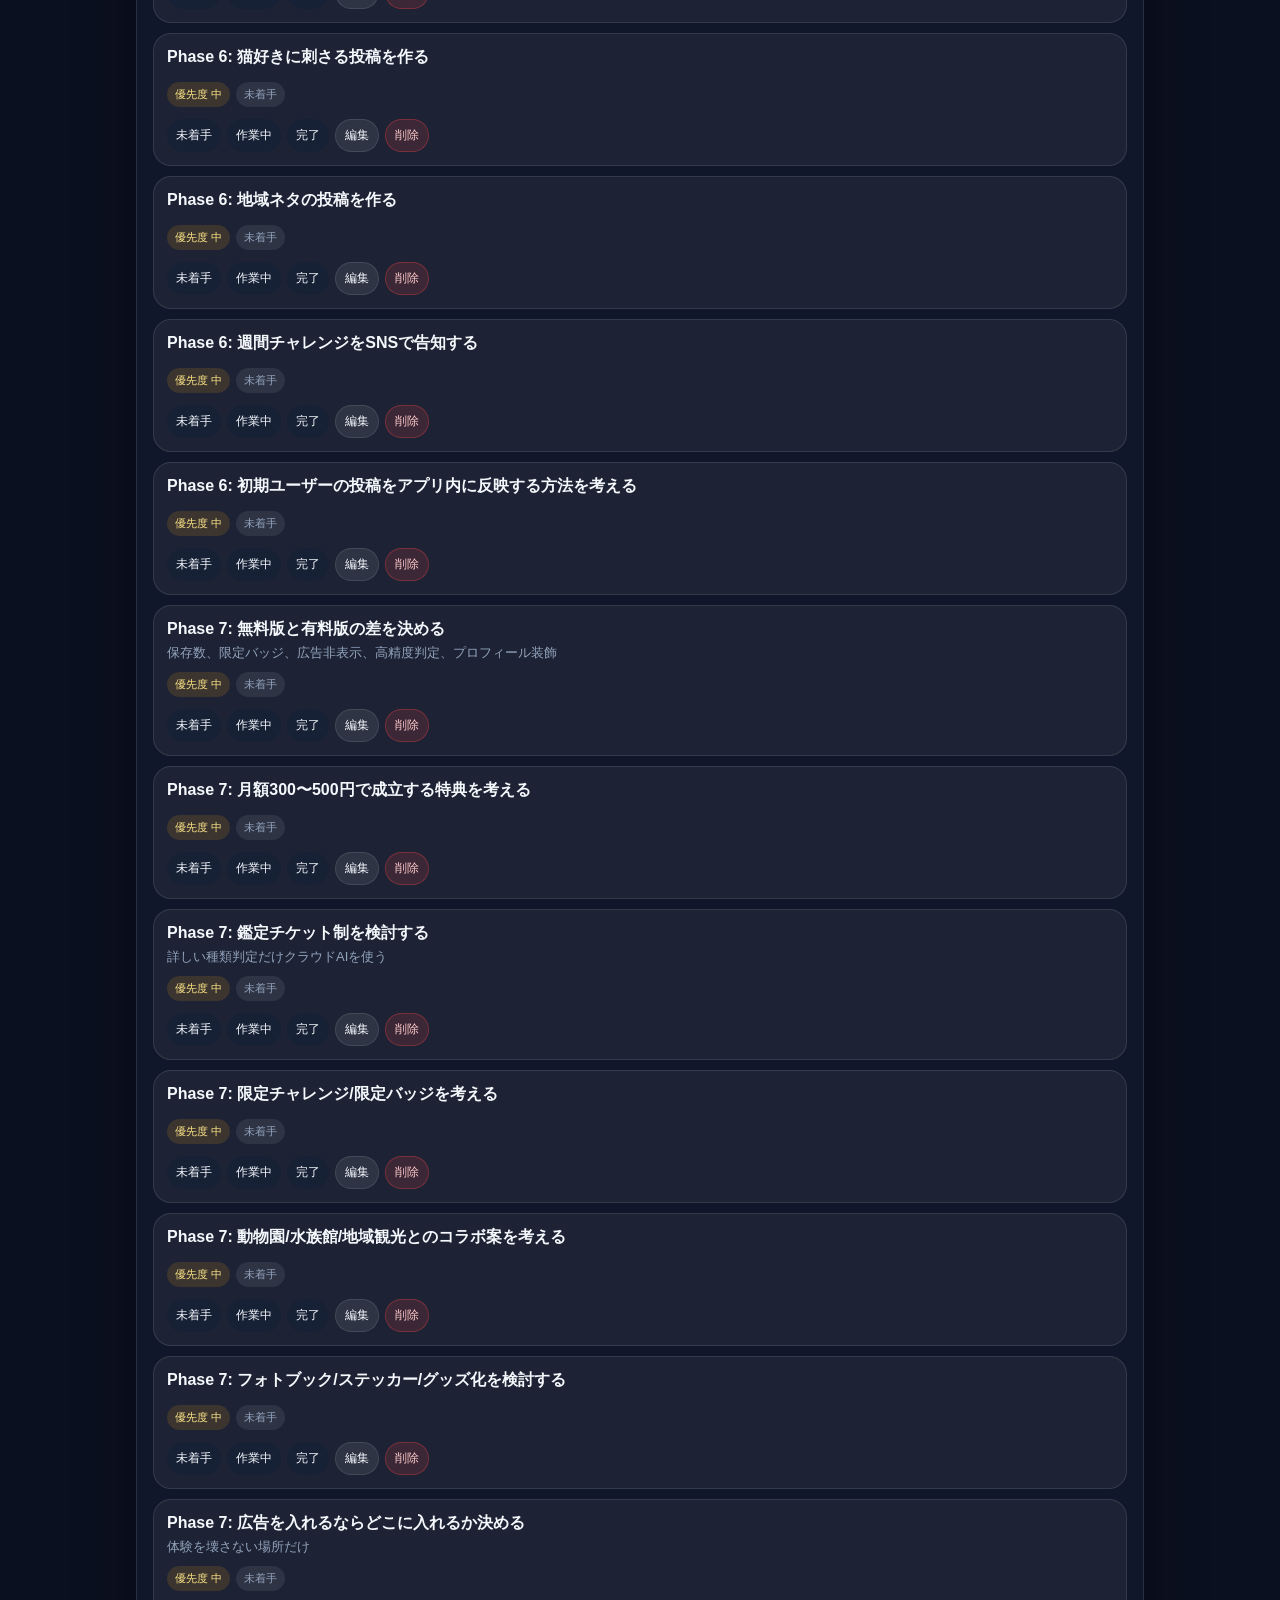
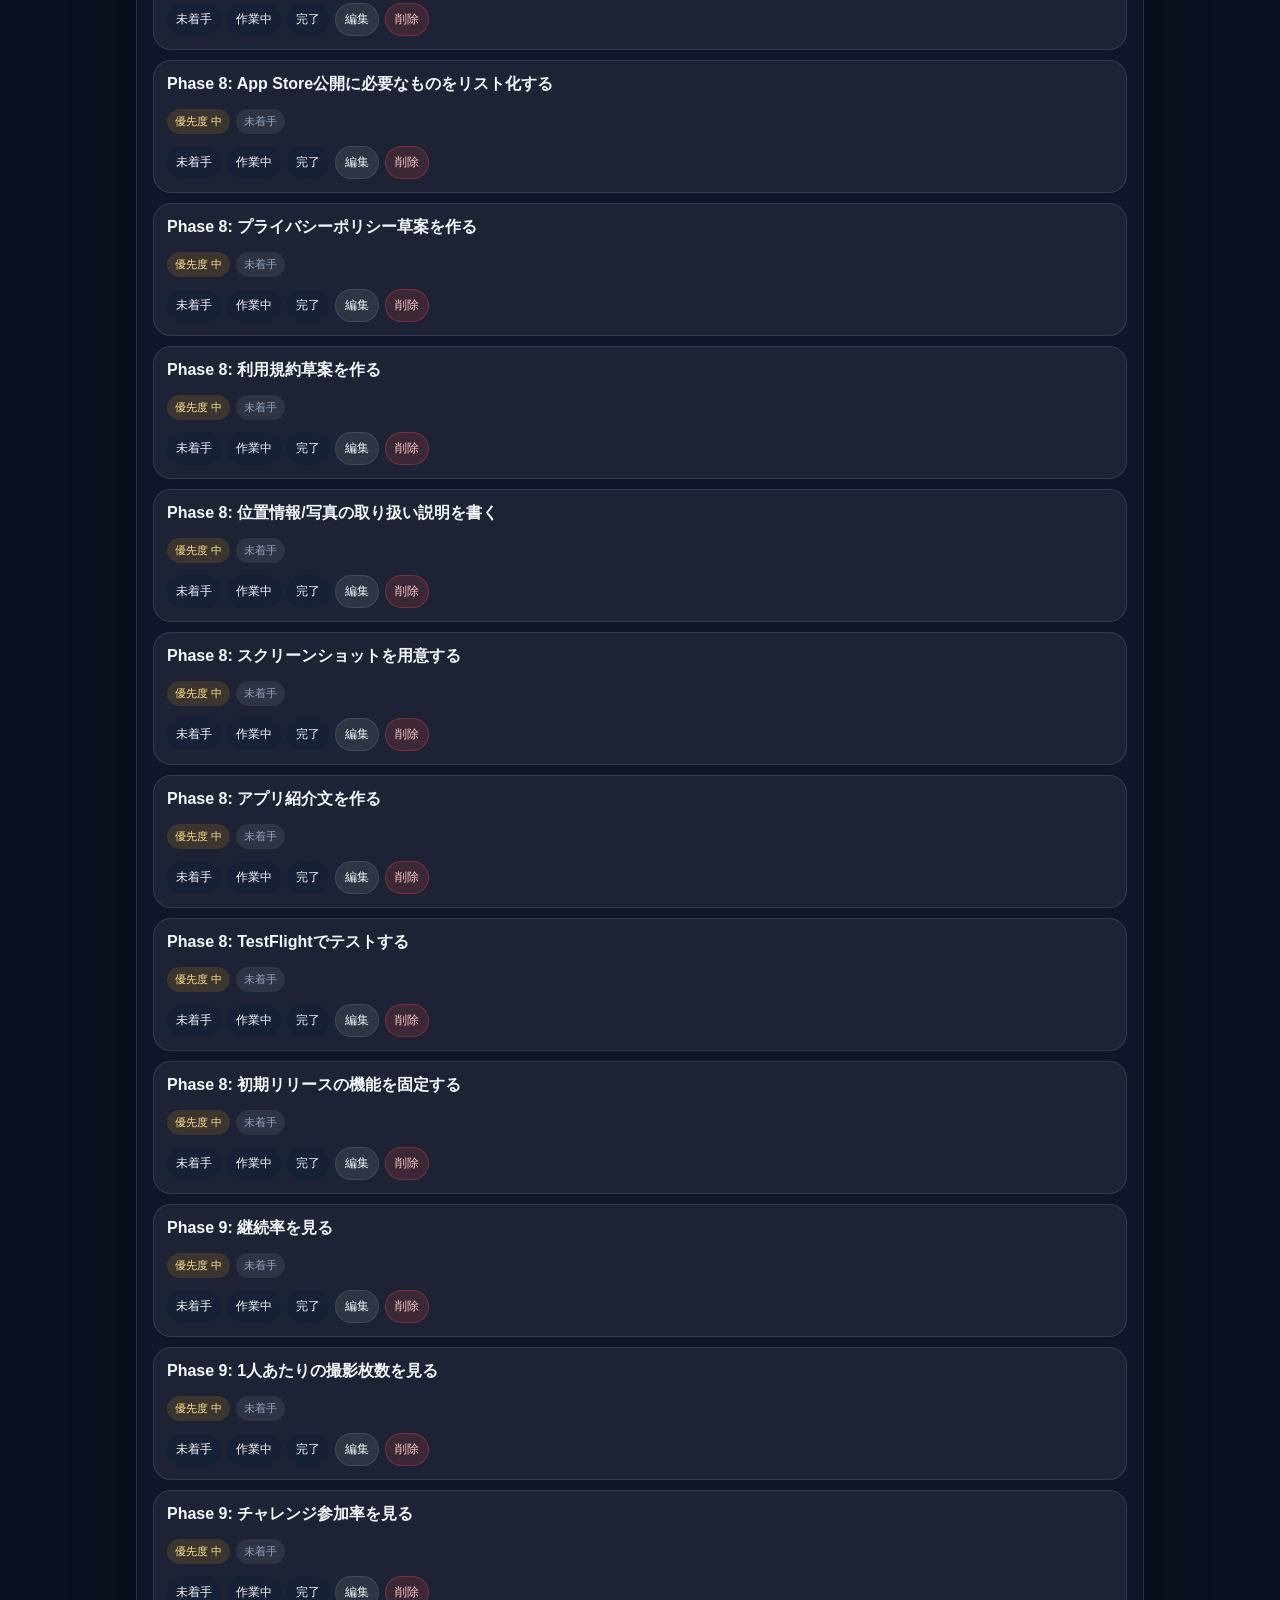
==== commit 71aad26f: "Add quick idea capture inbox" ====
--- a/index.html
+++ b/index.html
@@ -83,6 +83,14 @@
       </section>
 
       <section class="panel">
+        <div class="panel-head">
+          <h2>アイデア箱</h2>
+          <button id="openIdeaBtn" class="primary small">＋アイデア</button>
+        </div>
+        <div id="ideaList" class="idea-list"></div>
+      </section>
+
+      <section class="panel">
         <h2>全体メモ</h2>
         <textarea id="globalMemo" placeholder="迷ったこと、あとで考えること、思いついたアイデアを書いておく"></textarea>
       </section>
@@ -132,6 +140,36 @@
     </form>
   </dialog>
 
+  <dialog id="ideaDialog" class="idea-dialog">
+    <form method="dialog" id="ideaForm">
+      <h2 id="ideaDialogTitle">アイデア追加</h2>
+      <label>アイデア本文
+        <input id="ideaTitle" required placeholder="思いついたことをポンと入れる" />
+      </label>
+      <label>紐づけるプロジェクト
+        <select id="ideaProject"></select>
+      </label>
+      <label>メモ
+        <textarea id="ideaNote" placeholder="補足、きっかけ、あとで調べること"></textarea>
+      </label>
+      <label>優先度
+        <select id="ideaPriority">
+          <option value="high">高</option>
+          <option value="mid" selected>中</option>
+          <option value="low">低</option>
+        </select>
+      </label>
+      <menu class="idea-menu">
+        <button value="cancel" class="ghost">キャンセル</button>
+        <button id="saveIdeaContinueBtn" value="default" class="ghost">保存して続ける</button>
+        <button id="saveIdeaBtn" value="default" class="primary">保存</button>
+      </menu>
+    </form>
+  </dialog>
+
+  <button id="quickIdeaBtn" class="quick-idea-btn">＋アイデア</button>
+  <div id="toast" class="toast" role="status" aria-live="polite"></div>
+
   <script src="./app.js"></script>
 </body>
 </html>
--- a/styles.css
+++ b/styles.css
@@ -335,6 +335,89 @@
 
 .task-actions button { padding: 7px 9px; font-size: 12px; }
 
+.idea-list {
+  display: grid;
+  gap: 10px;
+}
+
+.idea {
+  background: rgba(255,255,255,.055);
+  border: 1px solid var(--line);
+  border-radius: 18px;
+  padding: 13px;
+}
+
+.idea.converted {
+  opacity: .62;
+}
+
+.idea-title {
+  font-weight: 850;
+  margin: 0 0 6px;
+  line-height: 1.35;
+}
+
+.idea-note {
+  margin: 8px 0 0;
+  color: var(--muted);
+  font-size: 13px;
+  line-height: 1.45;
+  white-space: pre-wrap;
+}
+
+.idea-meta {
+  display: flex;
+  gap: 6px;
+  flex-wrap: wrap;
+}
+
+.idea-actions {
+  display: flex;
+  gap: 6px;
+  flex-wrap: wrap;
+  margin-top: 12px;
+}
+
+.idea-actions button { padding: 7px 9px; font-size: 12px; }
+
+.quick-idea-btn {
+  position: fixed;
+  right: max(16px, env(safe-area-inset-right));
+  bottom: max(18px, env(safe-area-inset-bottom));
+  z-index: 20;
+  min-width: 118px;
+  min-height: 54px;
+  padding: 14px 18px;
+  border-radius: 999px;
+  background: linear-gradient(135deg, var(--accent2), #3b82f6);
+  color: white;
+  font-weight: 900;
+  box-shadow: 0 16px 38px rgba(0,0,0,.42);
+}
+
+.toast {
+  position: fixed;
+  left: 50%;
+  bottom: max(86px, calc(env(safe-area-inset-bottom) + 86px));
+  z-index: 30;
+  transform: translate(-50%, 18px);
+  opacity: 0;
+  pointer-events: none;
+  background: rgba(244,247,251,.96);
+  color: #111827;
+  border-radius: 999px;
+  padding: 10px 14px;
+  font-size: 13px;
+  font-weight: 800;
+  box-shadow: var(--shadow);
+  transition: opacity .18s ease, transform .18s ease;
+}
+
+.toast.show {
+  opacity: 1;
+  transform: translate(-50%, 0);
+}
+
 .empty {
   color: var(--muted);
   border: 1px dashed var(--line);
@@ -364,6 +447,8 @@
 
 dialog {
   width: min(520px, calc(100% - 28px));
+  max-height: min(760px, calc(100dvh - 24px));
+  overflow: auto;
   border: 1px solid var(--line);
   border-radius: 22px;
   padding: 0;
@@ -382,6 +467,14 @@
   gap: 8px;
   padding: 0;
   margin: 6px 0 0;
+}
+
+.idea-menu {
+  position: sticky;
+  bottom: 0;
+  background: linear-gradient(to top, #111827 78%, rgba(17,24,39,0));
+  padding-top: 12px;
+  flex-wrap: wrap;
 }
 
 @media (max-width: 900px) {
@@ -395,4 +488,14 @@
   .summary-card { padding: 12px 10px; }
   .summary-card span { font-size: 20px; }
   .grid2 { grid-template-columns: 1fr; }
-}
+  .app { padding-bottom: 92px; }
+  .quick-idea-btn {
+    right: max(12px, env(safe-area-inset-right));
+    bottom: max(12px, env(safe-area-inset-bottom));
+    min-width: 108px;
+    min-height: 52px;
+  }
+  .idea-menu button {
+    flex: 1 1 auto;
+  }
+}
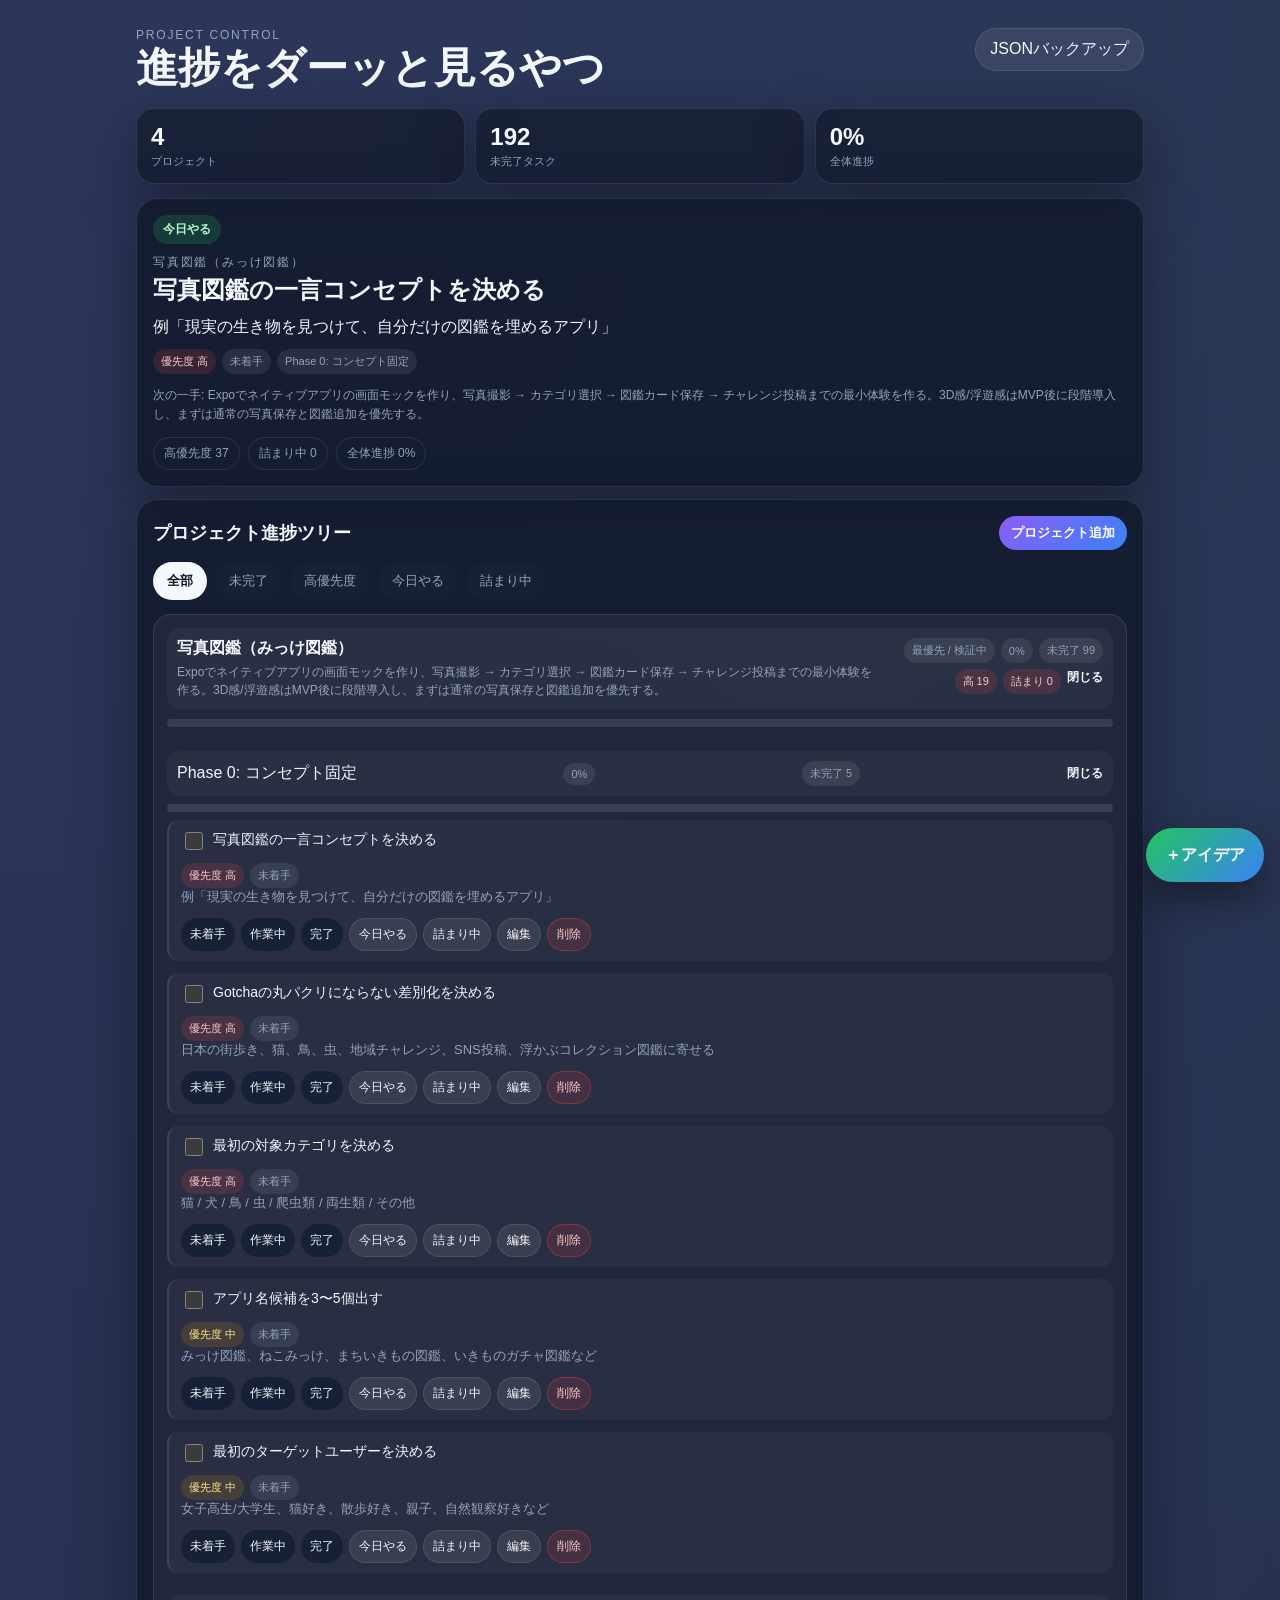
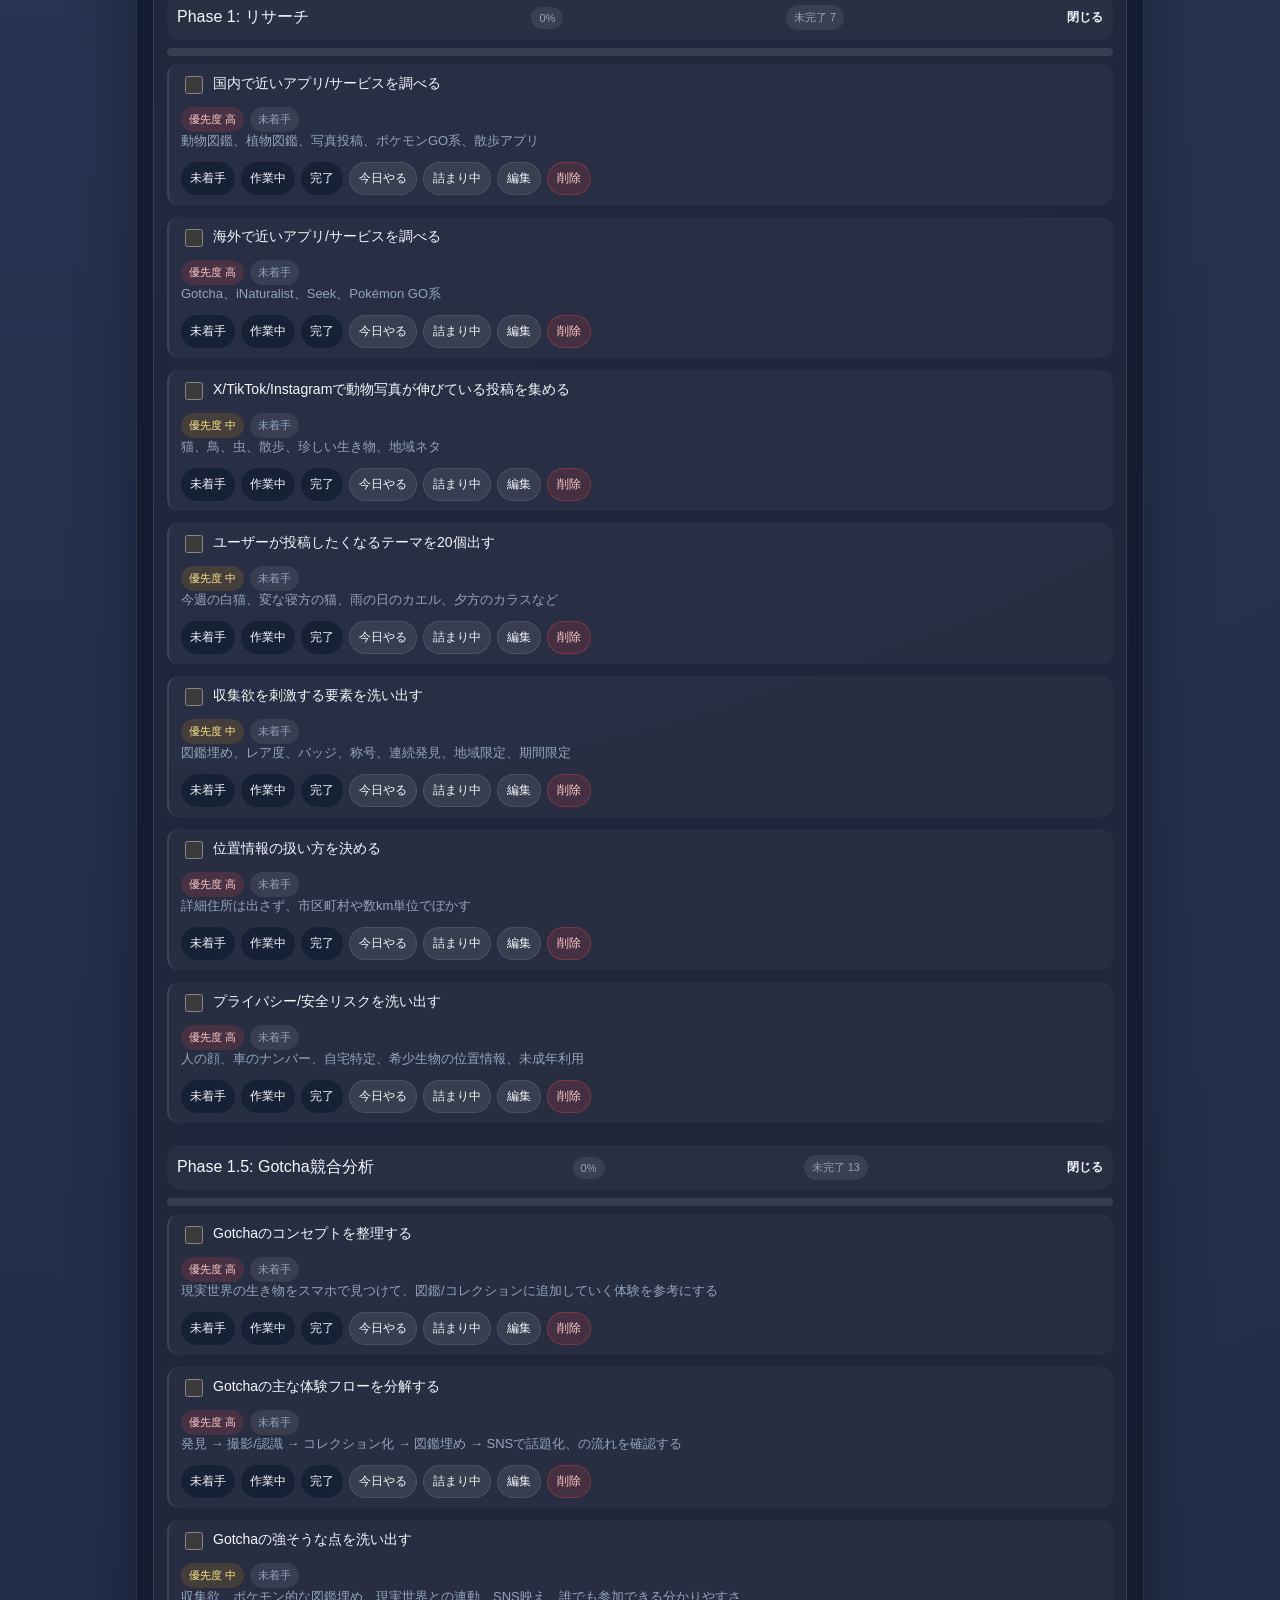
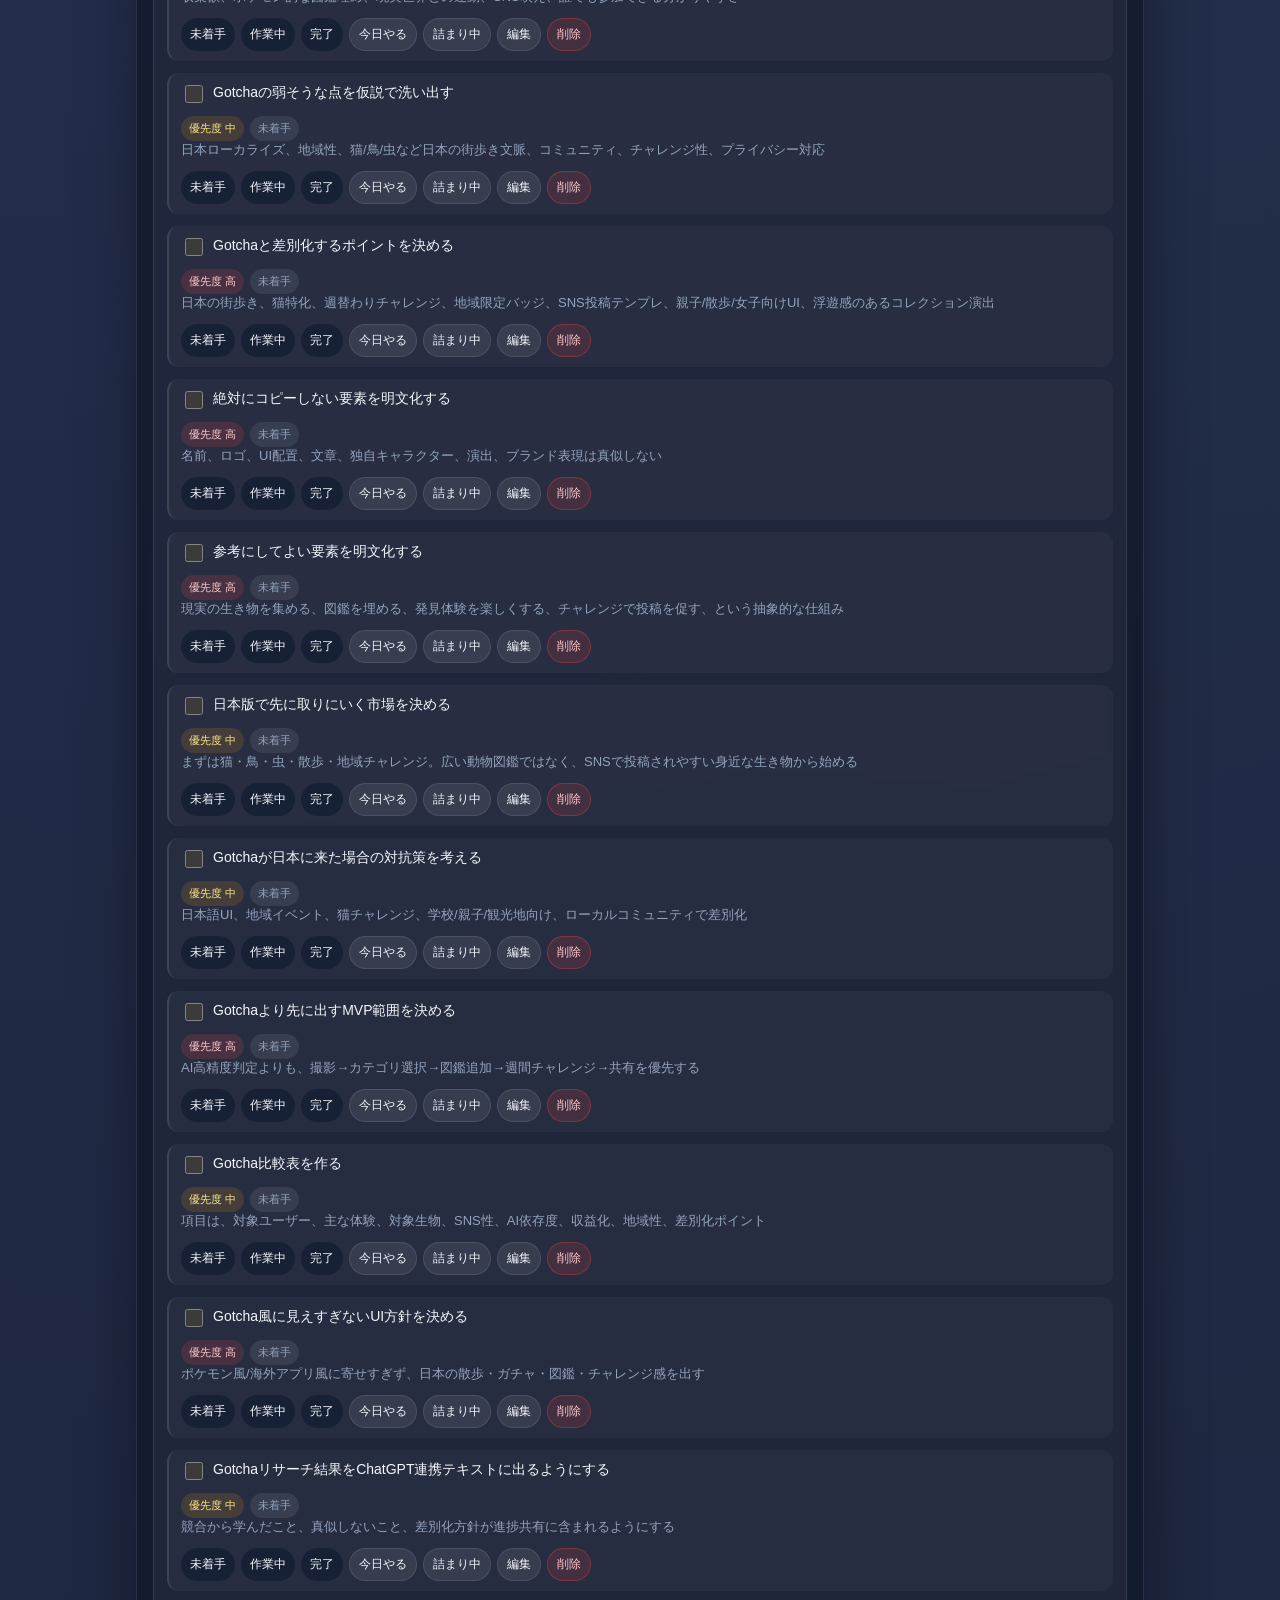
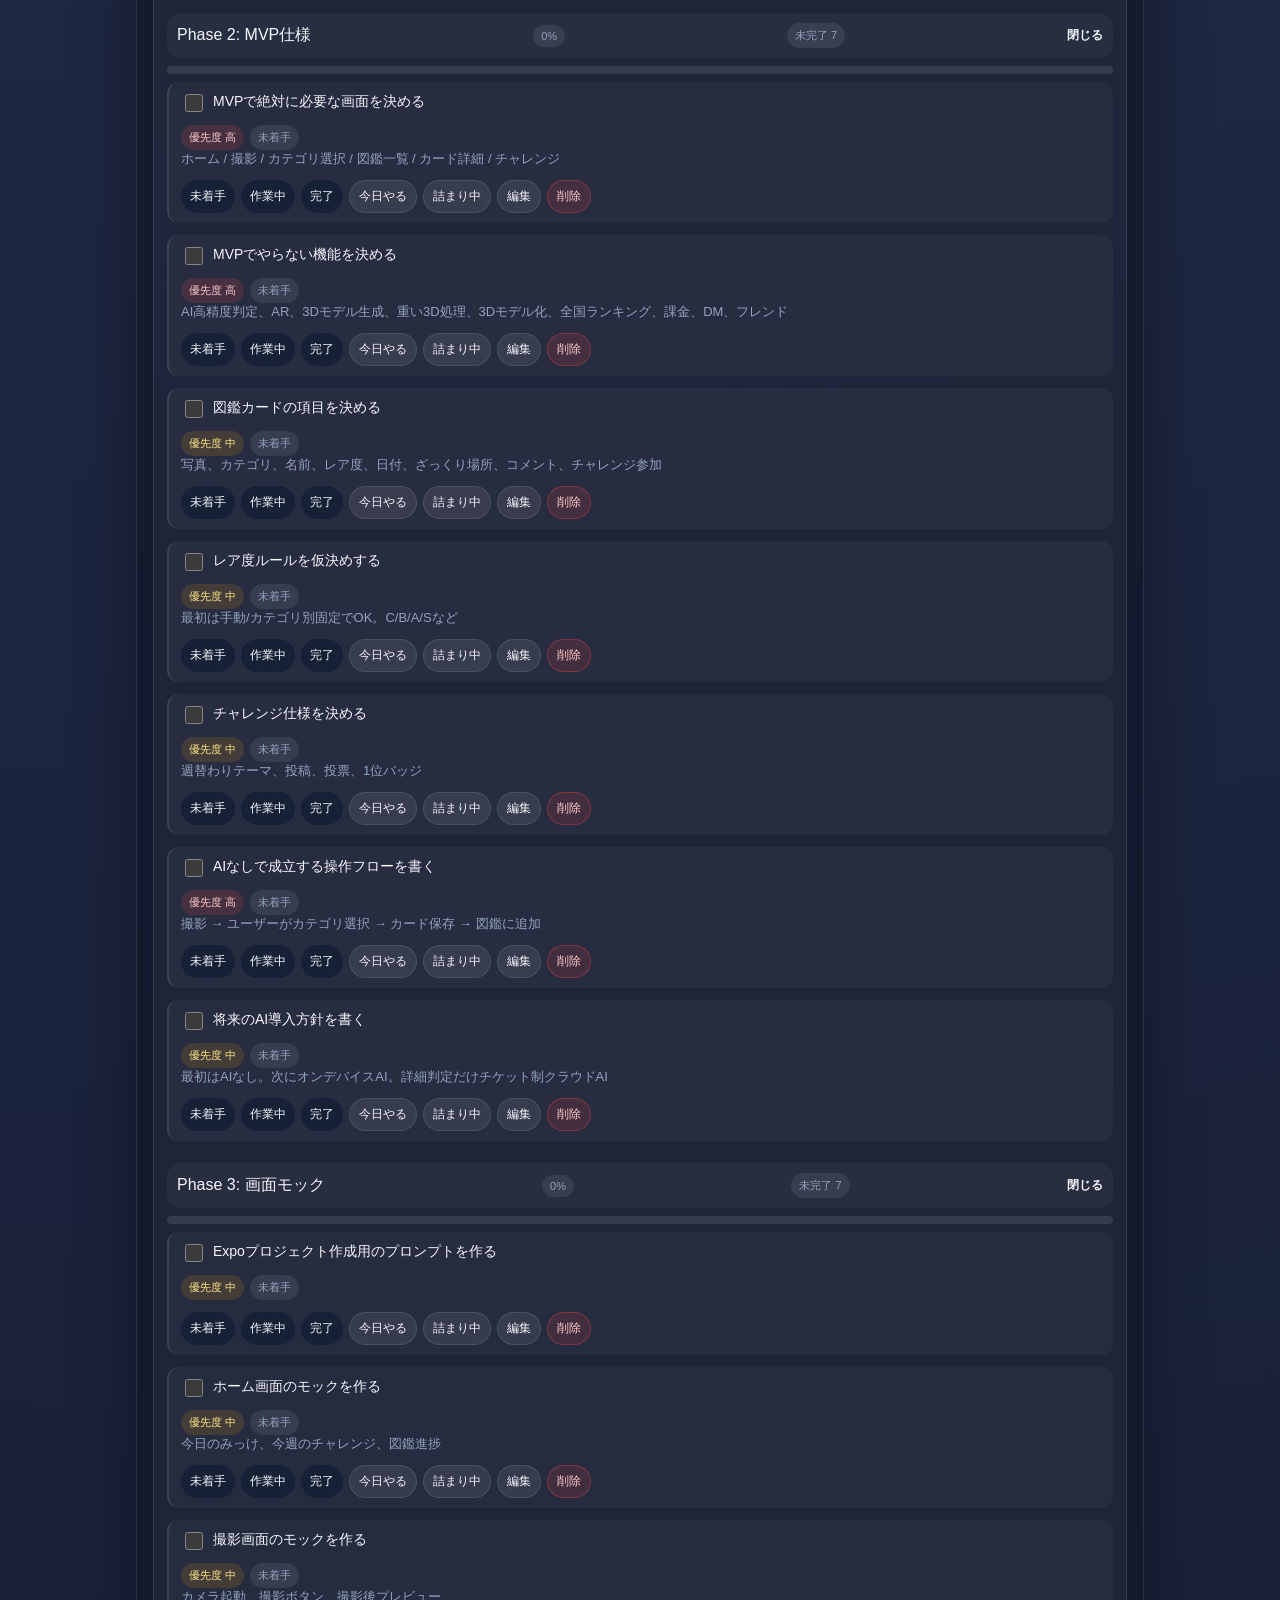
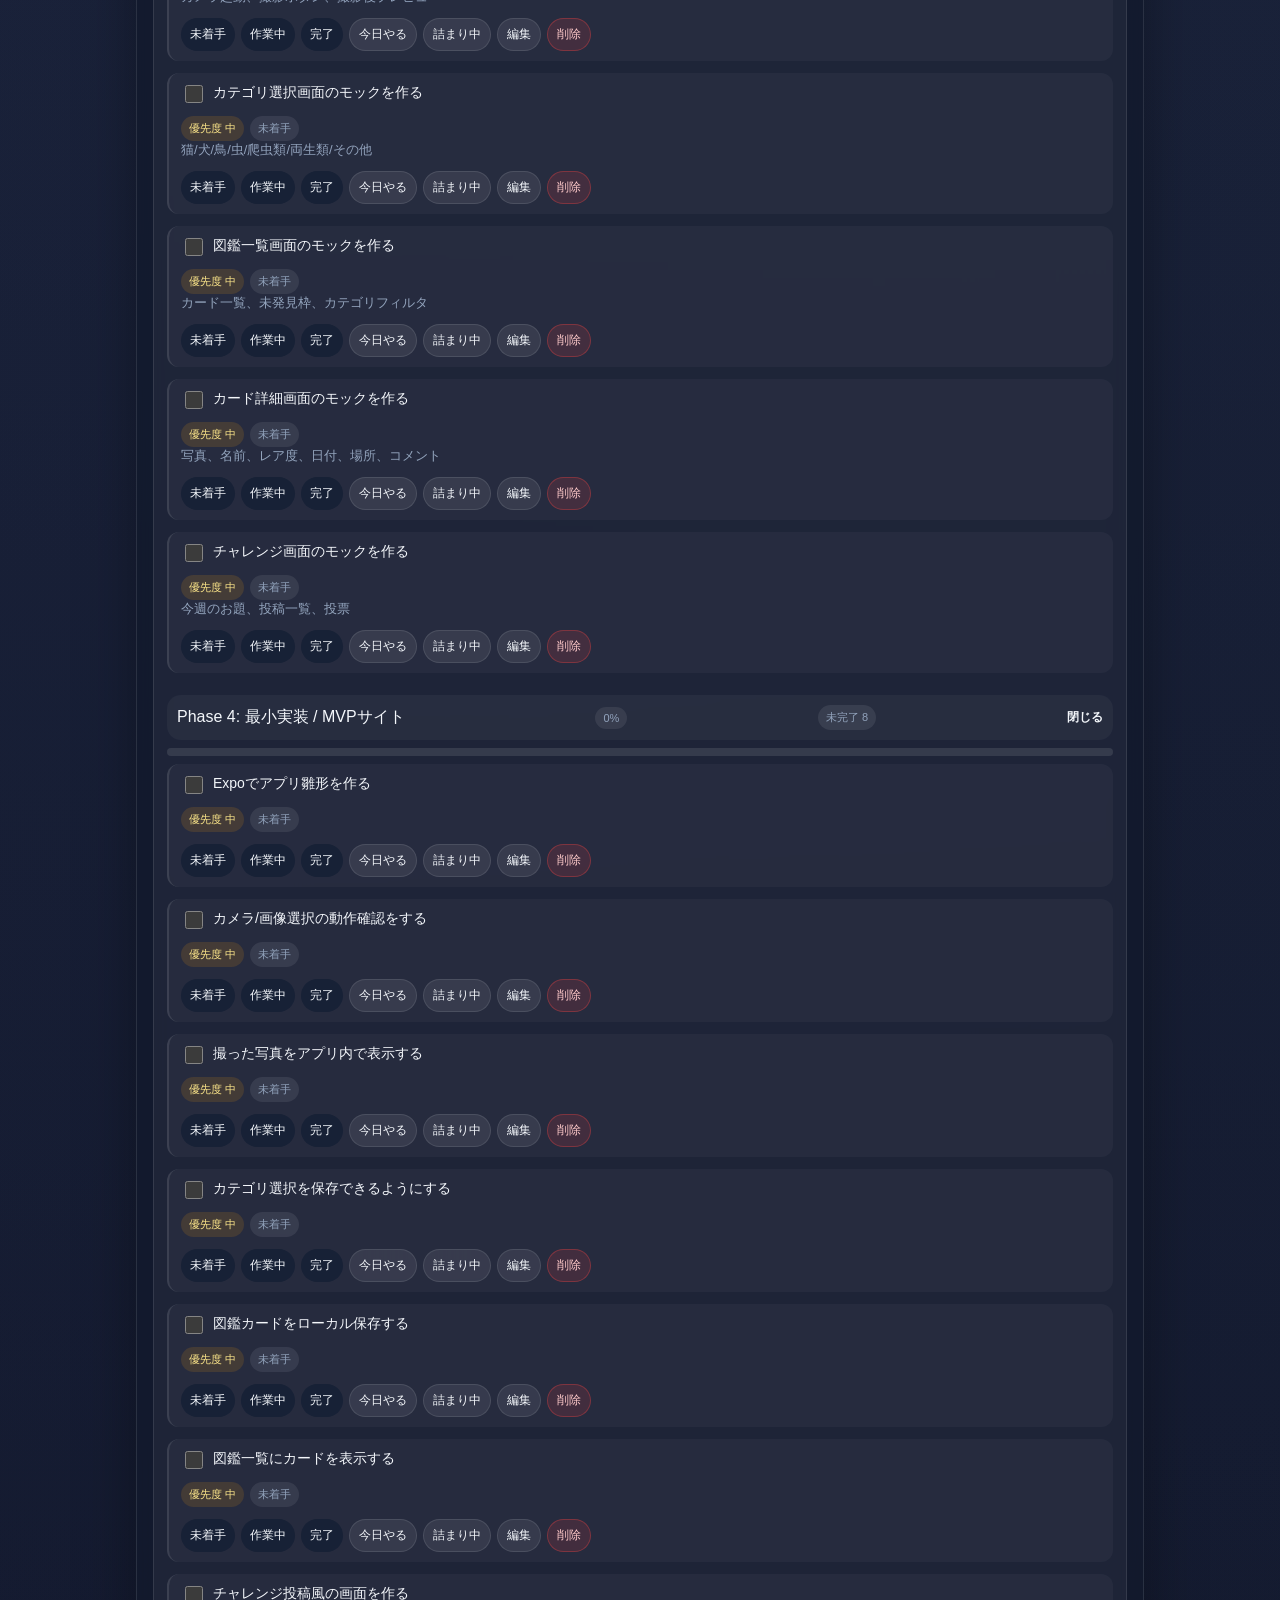
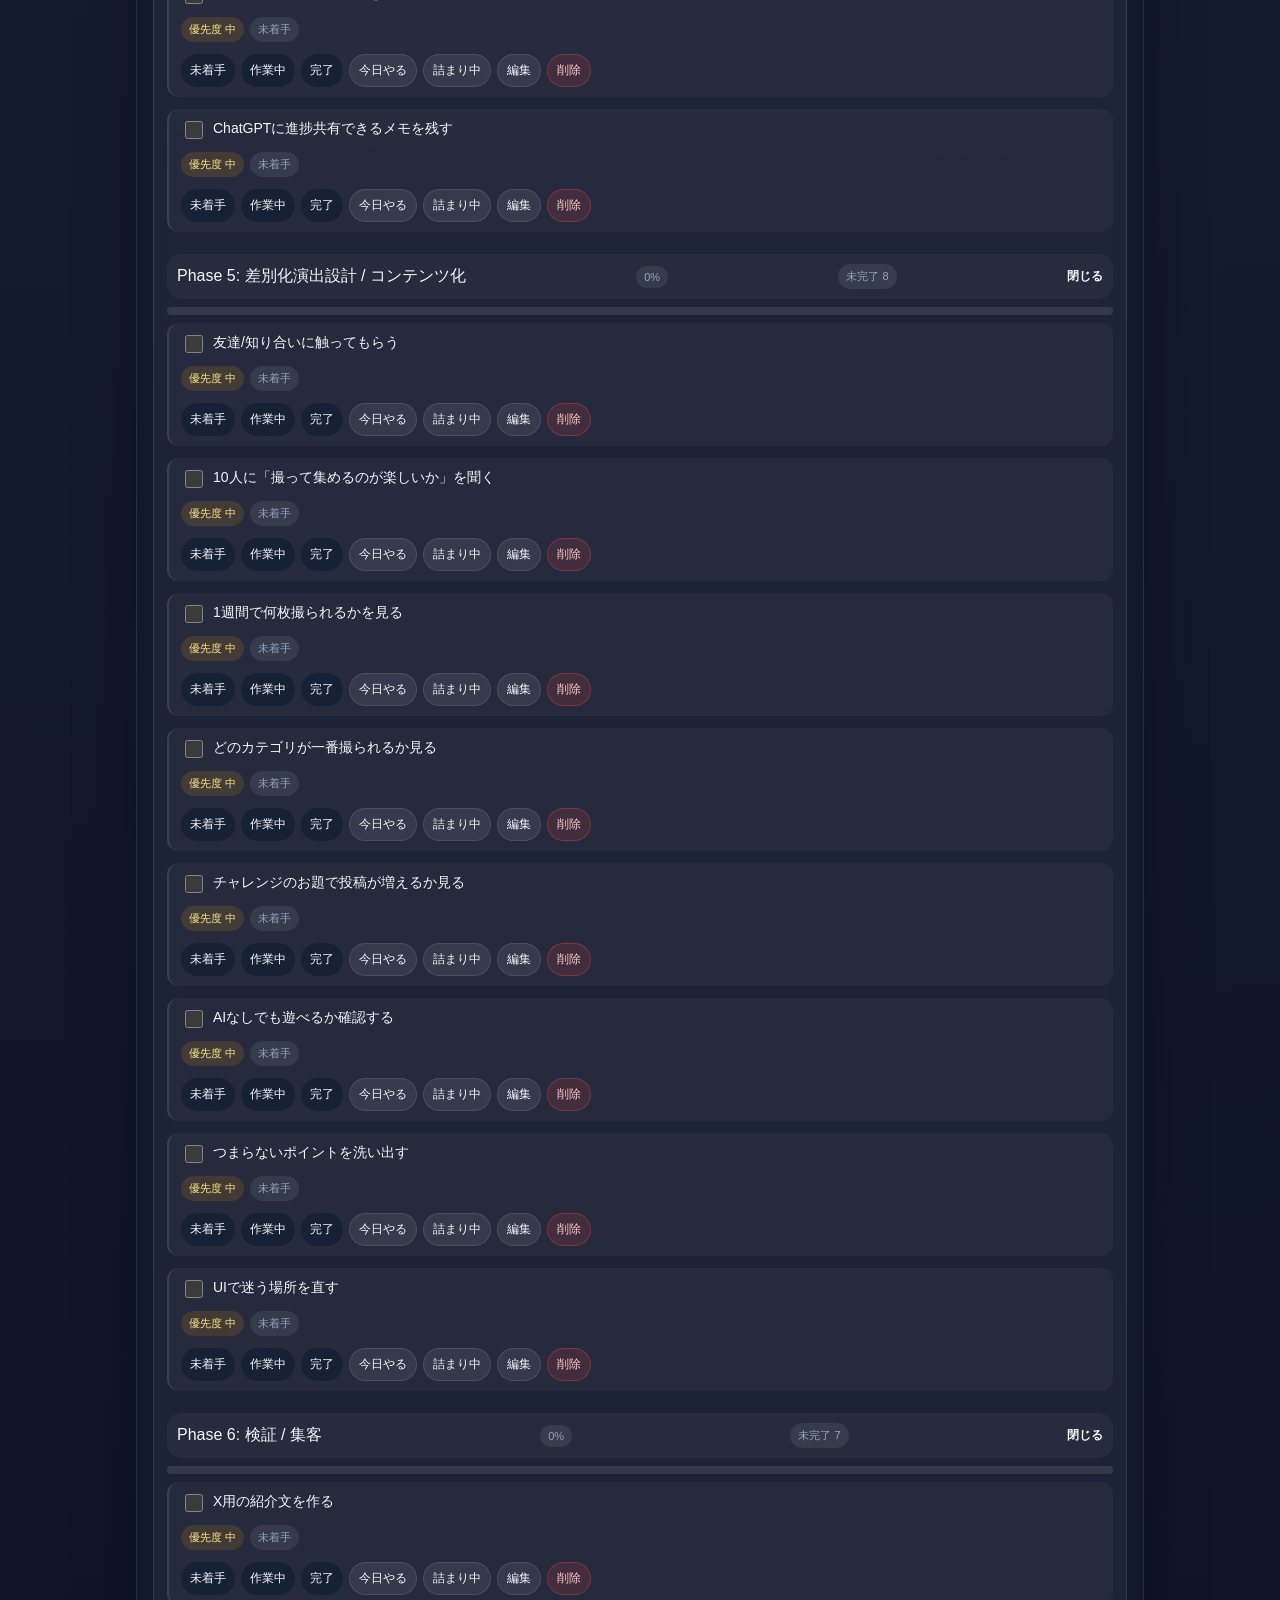
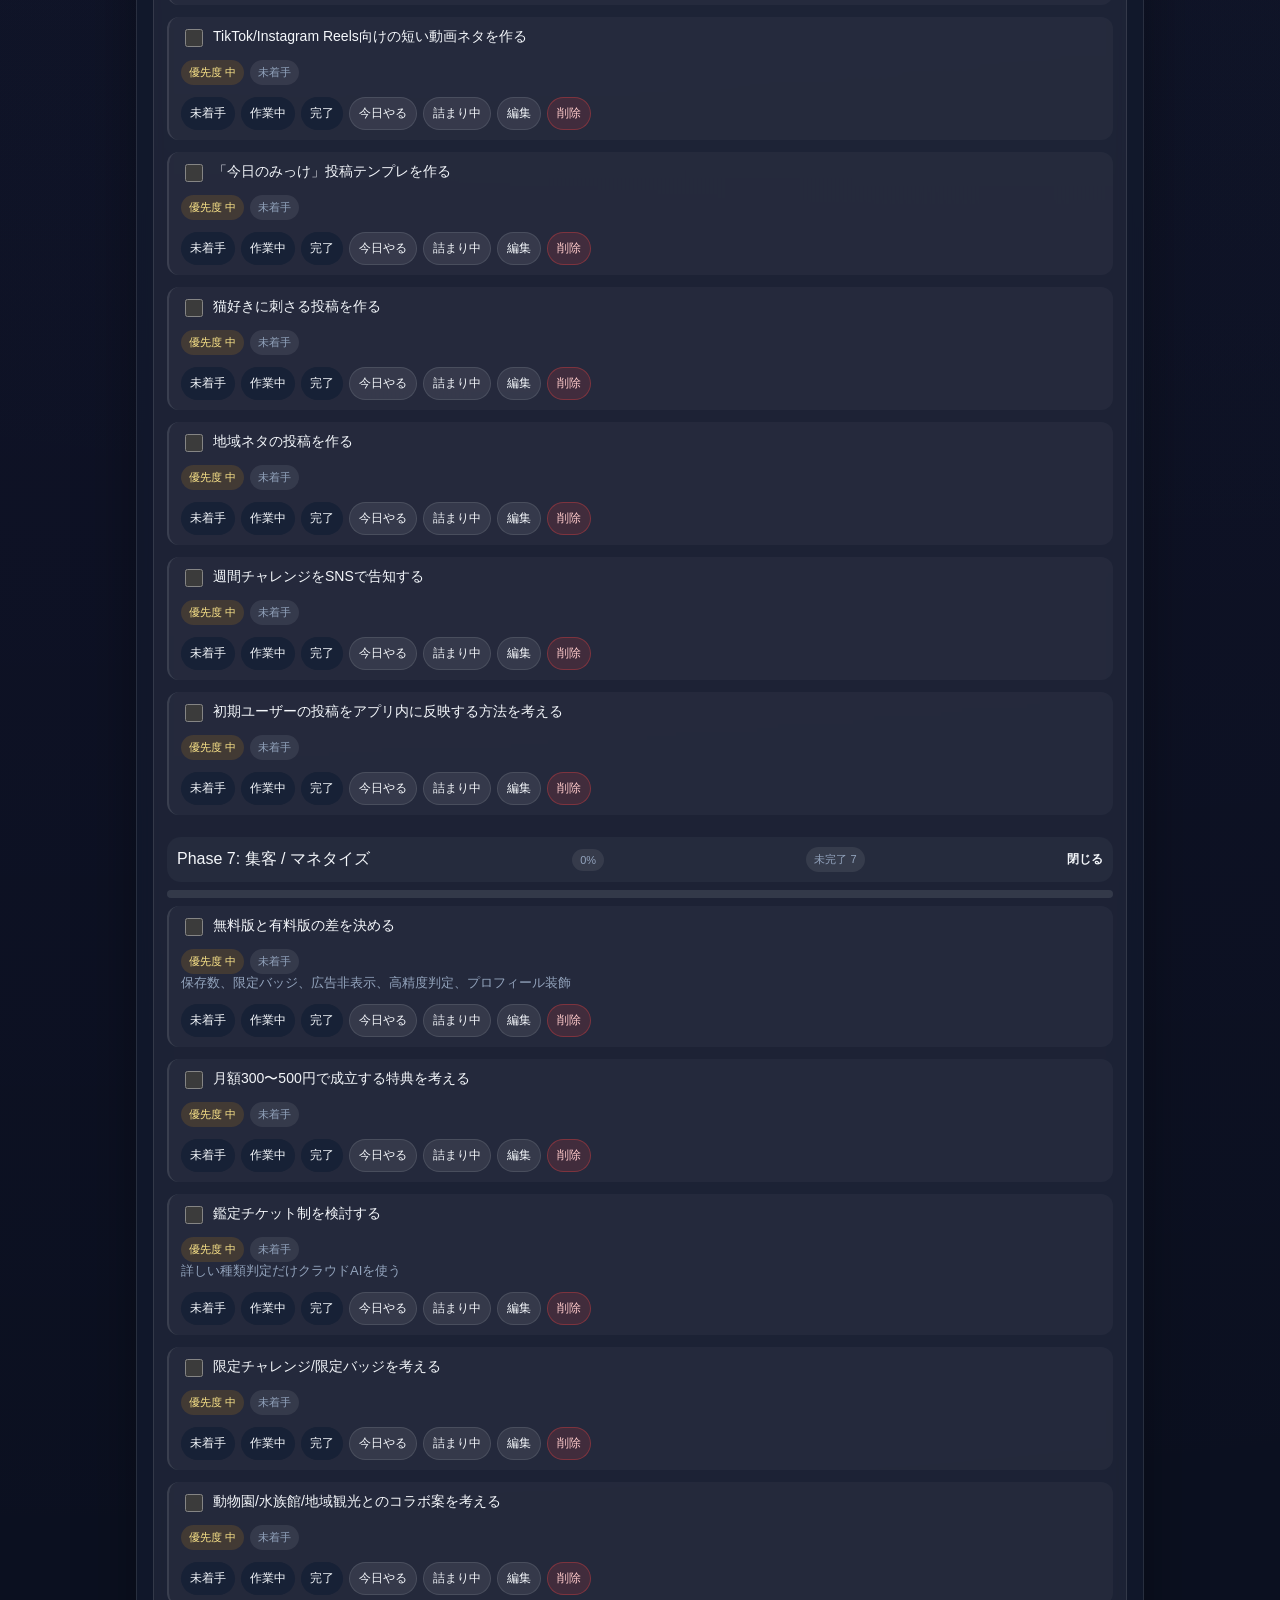
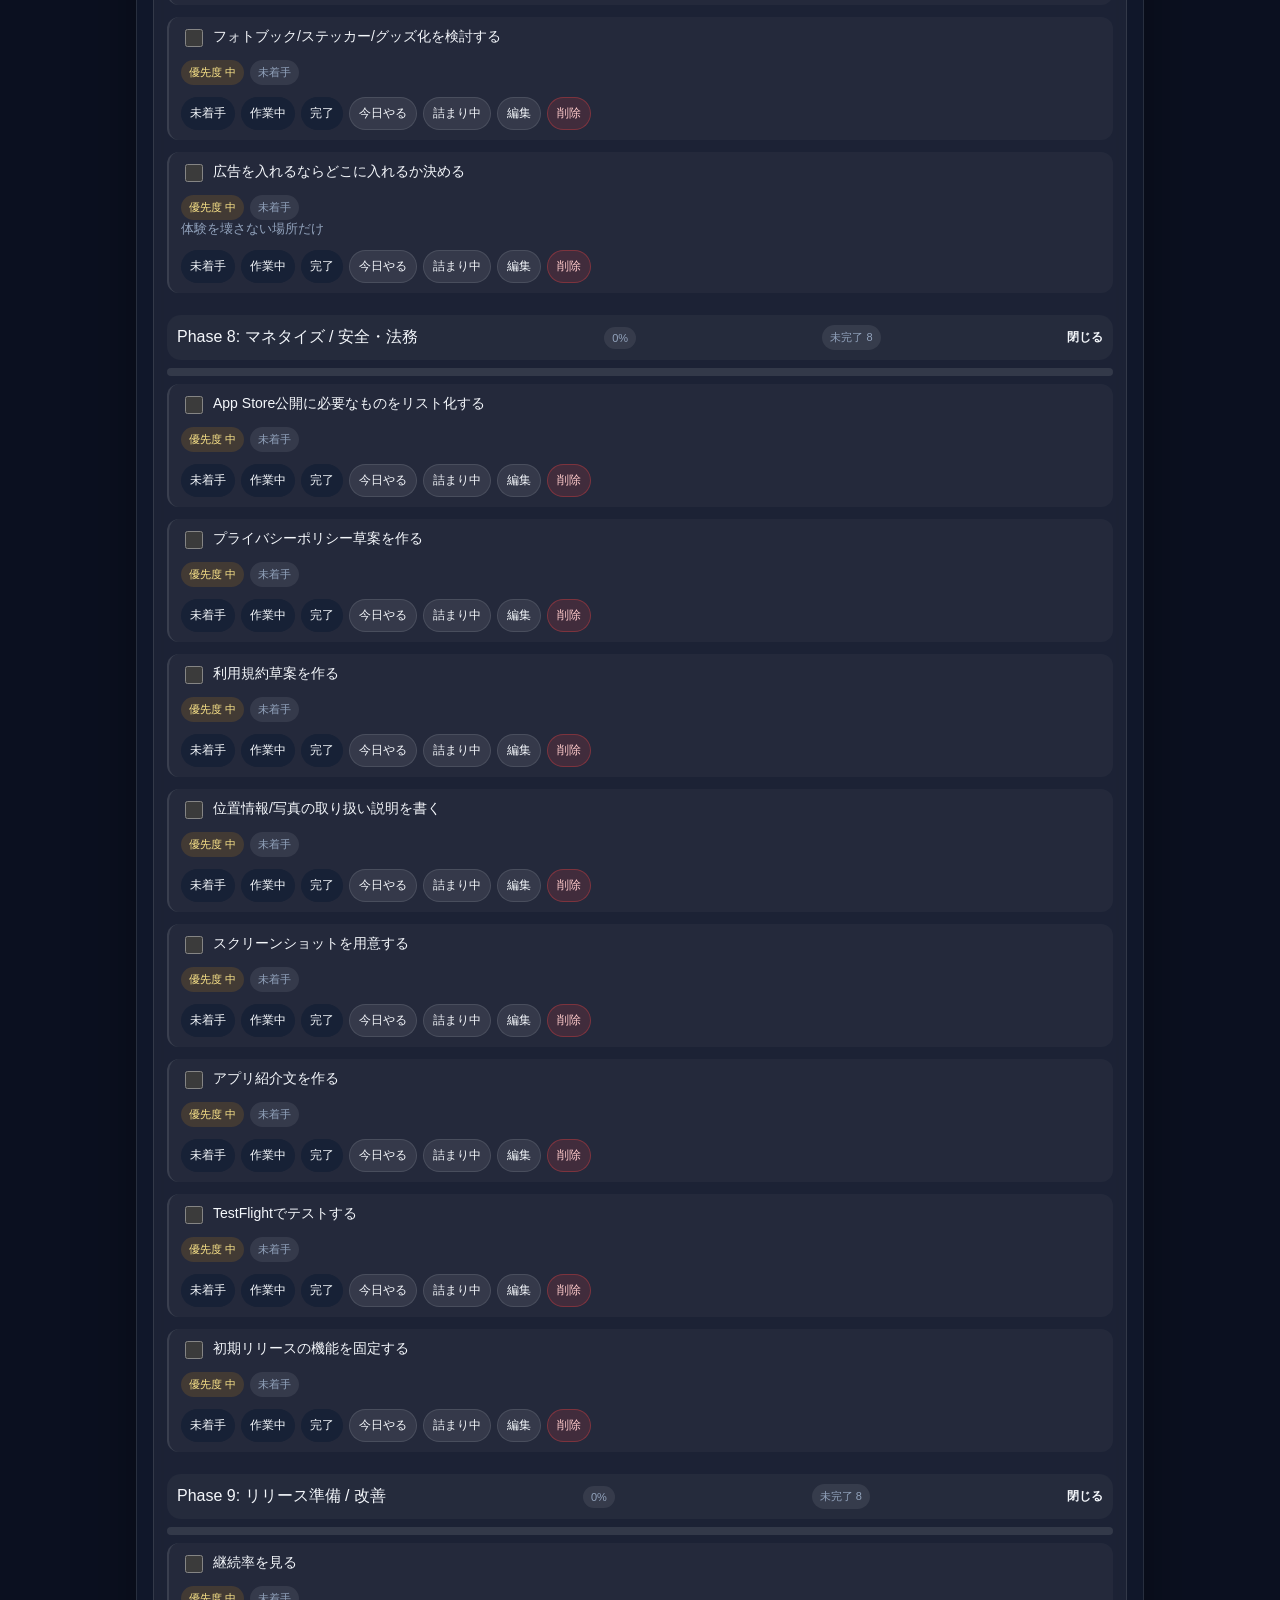
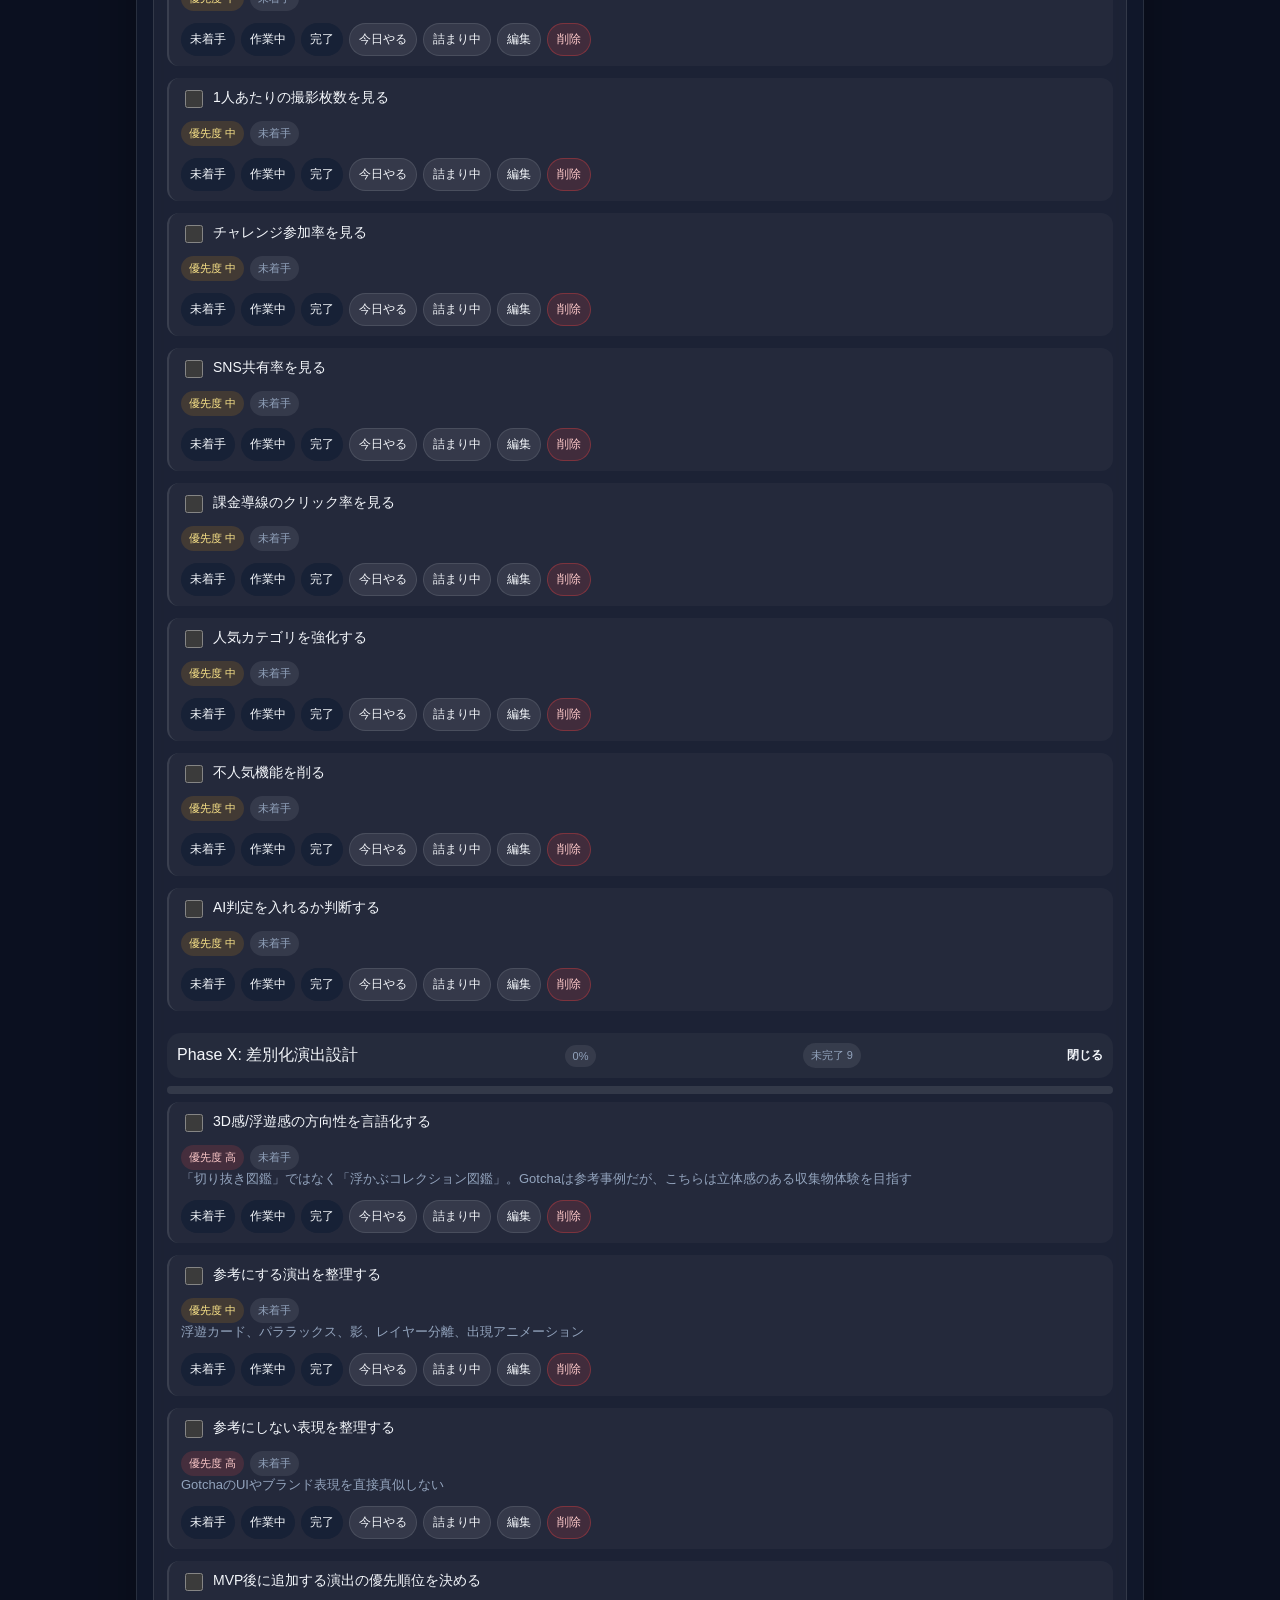
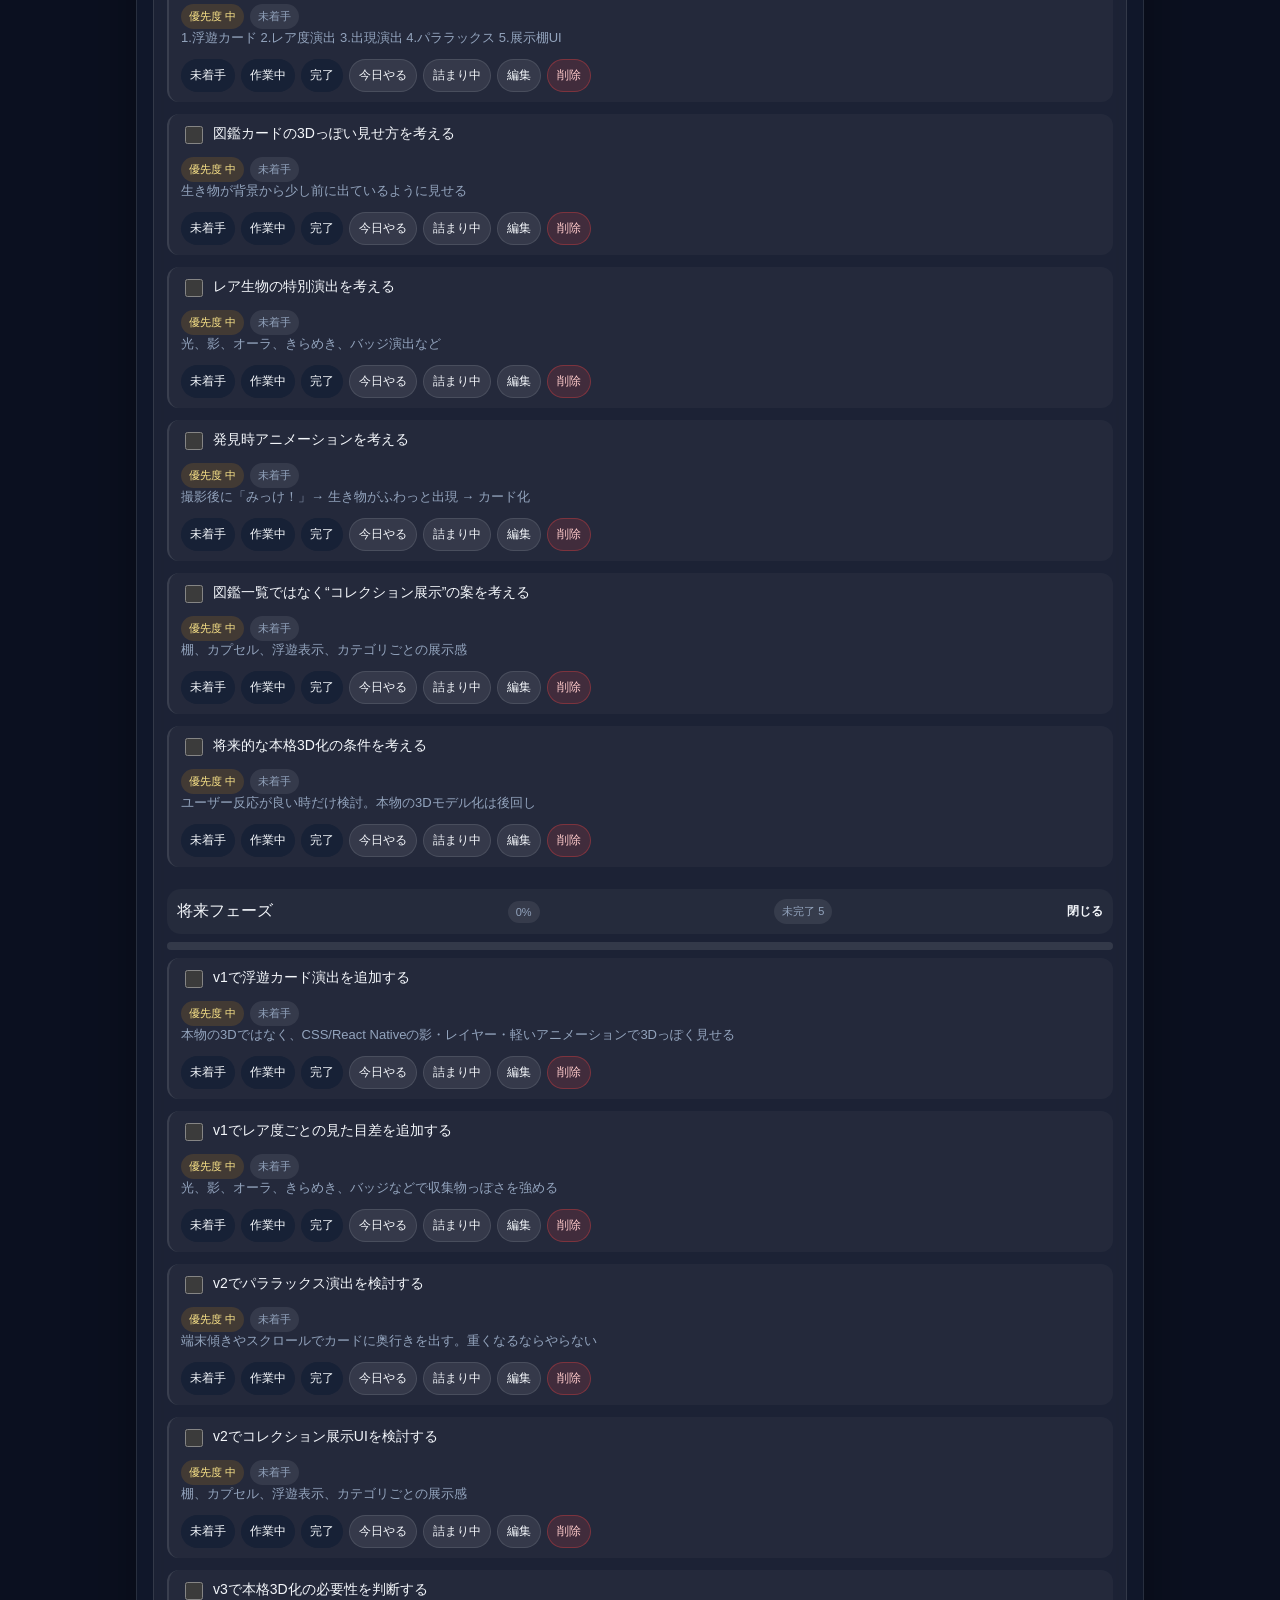
==== commit da3b42e4: "Upgrade project control with roadmap tree, idea inbox, and GitHub import" ====
--- a/index.html
+++ b/index.html
@@ -33,53 +33,24 @@
       </div>
     </section>
 
-    <section class="panel sticky-panel">
-      <div class="panel-head">
-        <h2>ChatGPT連携</h2>
-        <button id="copyForChatGPTBtn" class="primary small">コピー</button>
-      </div>
-      <p class="hint">
-        チェックした内容をChatGPTに伝える用の文章を自動生成します。コピーしてこのチャットに貼れば、次の相談でその状態を前提にできます。
-      </p>
-      <textarea id="chatgptPayload" readonly></textarea>
-      <div class="row gap">
-        <button id="downloadProgressBtn" class="ghost">進捗TXT保存</button>
-        <button id="selectPayloadBtn" class="ghost">選択</button>
-      </div>
-    </section>
-
     <main>
-      <section class="panel">
-        <div class="panel-head">
-          <h2>全プロジェクト進捗</h2>
-          <button id="addProjectBtn" class="primary small">プロジェクト追加</button>
-        </div>
-        <div id="progressBoard" class="progress-board"></div>
-      </section>
-
-      <section class="panel">
-        <div class="panel-head">
-          <h2>編集するプロジェクト</h2>
-        </div>
-        <div id="projectTabs" class="tabs"></div>
-      </section>
-
-      <section id="projectEditor" class="panel"></section>
-
-      <section class="panel">
-        <div class="panel-head">
-          <h2>選択中プロジェクトのタスク</h2>
-          <button id="addTaskBtn" class="primary small">タスク追加</button>
-        </div>
-
-        <div class="filters">
-          <button class="filter active" data-filter="all">全部</button>
-          <button class="filter" data-filter="todo">未着手</button>
-          <button class="filter" data-filter="doing">作業中</button>
-          <button class="filter" data-filter="done">完了</button>
-        </div>
-
-        <div id="taskList" class="task-list"></div>
+      <section id="focusArea" class="focus-area"></section>
+
+      <section class="panel">
+        <div class="panel-head">
+          <h2>プロジェクト進捗ツリー</h2>
+          <div class="row gap">
+            <button id="addProjectBtn" class="primary small">プロジェクト追加</button>
+          </div>
+        </div>
+        <div class="filters tree-filters">
+          <button class="tree-filter active" data-tree-filter="all">全部</button>
+          <button class="tree-filter" data-tree-filter="open">未完了</button>
+          <button class="tree-filter" data-tree-filter="high">高優先度</button>
+          <button class="tree-filter" data-tree-filter="focus">今日やる</button>
+          <button class="tree-filter" data-tree-filter="blocked">詰まり中</button>
+        </div>
+        <div id="projectTree" class="project-tree"></div>
       </section>
 
       <section class="panel">
@@ -88,6 +59,33 @@
           <button id="openIdeaBtn" class="primary small">＋アイデア</button>
         </div>
         <div id="ideaList" class="idea-list"></div>
+      </section>
+
+      <section class="panel">
+        <div class="panel-head">
+          <h2>GitHubリポジトリ箱</h2>
+          <div class="row gap">
+            <button id="fetchReposBtn" class="primary small">GitHubから取得</button>
+            <button id="addRepoBtn" class="ghost small">リポジトリ追加</button>
+          </div>
+        </div>
+        <p id="repoSyncStatus" class="hint"></p>
+        <div id="repoList" class="repo-list"></div>
+      </section>
+
+      <section class="panel sticky-panel">
+        <div class="panel-head">
+          <h2>ChatGPT連携</h2>
+          <button id="copyForChatGPTBtn" class="primary small">コピー</button>
+        </div>
+        <p class="hint">
+          今日の集中、詰まり中、プロジェクトツリー、アイデア箱、GitHubリポジトリ箱をまとめて共有できます。
+        </p>
+        <textarea id="chatgptPayload" readonly></textarea>
+        <div class="row gap">
+          <button id="downloadProgressBtn" class="ghost">進捗TXT保存</button>
+          <button id="selectPayloadBtn" class="ghost">選択</button>
+        </div>
       </section>
 
       <section class="panel">
@@ -149,6 +147,9 @@
       <label>紐づけるプロジェクト
         <select id="ideaProject"></select>
       </label>
+      <label>フェーズ
+        <select id="ideaPhase"></select>
+      </label>
       <label>メモ
         <textarea id="ideaNote" placeholder="補足、きっかけ、あとで調べること"></textarea>
       </label>
@@ -167,6 +168,72 @@
     </form>
   </dialog>
 
+  <dialog id="repoDialog">
+    <form method="dialog" id="repoForm">
+      <h2 id="repoDialogTitle">リポジトリ追加</h2>
+      <label>GitHub URL / fullName
+        <input id="repoUrl" placeholder="https://github.com/001yukiapp/project" />
+      </label>
+      <label>リポジトリ名
+        <input id="repoName" required placeholder="project" />
+      </label>
+      <label>説明
+        <textarea id="repoDescription" placeholder="何のリポジトリか"></textarea>
+      </label>
+      <div class="grid2">
+        <label>プロジェクト
+          <select id="repoProject"></select>
+        </label>
+        <label>フェーズ
+          <select id="repoPhase"></select>
+        </label>
+      </div>
+      <div class="grid2">
+        <label>状態
+          <select id="repoStatus">
+            <option value="active">active</option>
+            <option value="paused">paused</option>
+            <option value="released">released</option>
+            <option value="broken">broken</option>
+            <option value="idea">idea</option>
+            <option value="archived">archived</option>
+          </select>
+        </label>
+        <label>種類
+          <select id="repoType">
+            <option value="app">app</option>
+            <option value="pwa">pwa</option>
+            <option value="website">website</option>
+            <option value="tool">tool</option>
+            <option value="experiment">experiment</option>
+            <option value="article">article</option>
+            <option value="other">other</option>
+          </select>
+        </label>
+      </div>
+      <label>優先度
+        <select id="repoPriority">
+          <option value="high">高</option>
+          <option value="mid" selected>中</option>
+          <option value="low">低</option>
+        </select>
+      </label>
+      <label>次の一手
+        <textarea id="repoNextAction" placeholder="Codexに次に頼みたいこと"></textarea>
+      </label>
+      <label>Codex依頼文
+        <textarea id="repoCodexPrompt" placeholder="空なら自動生成します"></textarea>
+      </label>
+      <label>メモ
+        <textarea id="repoMemo"></textarea>
+      </label>
+      <menu>
+        <button value="cancel" class="ghost">キャンセル</button>
+        <button id="saveRepoBtn" value="default" class="primary">保存</button>
+      </menu>
+    </form>
+  </dialog>
+
   <button id="quickIdeaBtn" class="quick-idea-btn">＋アイデア</button>
   <div id="toast" class="toast" role="status" aria-live="polite"></div>
 
--- a/styles.css
+++ b/styles.css
@@ -84,6 +84,49 @@
 .summary-card span { display: block; font-size: 24px; font-weight: 800; }
 .summary-card small { color: var(--muted); font-size: 11px; }
 
+.focus-card {
+  border-color: rgba(34,197,94,.36);
+  background: linear-gradient(135deg, rgba(34,197,94,.18), rgba(59,130,246,.10)), rgba(18,26,45,.9);
+}
+
+.focus-label {
+  display: inline-flex;
+  width: fit-content;
+  border-radius: 999px;
+  padding: 6px 10px;
+  margin-bottom: 10px;
+  background: rgba(34,197,94,.18);
+  color: #bbf7d0;
+  font-size: 12px;
+  font-weight: 900;
+}
+
+.focus-card h2 {
+  font-size: 24px;
+  line-height: 1.25;
+}
+
+.focus-note {
+  color: var(--text);
+  line-height: 1.5;
+  margin: 10px 0;
+}
+
+.focus-metrics {
+  display: flex;
+  gap: 8px;
+  flex-wrap: wrap;
+  margin-top: 14px;
+}
+
+.focus-metrics span {
+  border: 1px solid var(--line);
+  border-radius: 999px;
+  padding: 7px 10px;
+  color: var(--muted);
+  font-size: 12px;
+}
+
 .panel {
   background: rgba(18, 26, 45, .84);
   border: 1px solid var(--line);
@@ -280,8 +323,119 @@
   margin: 10px 0 14px;
 }
 
-.filter { font-size: 13px; color: var(--muted); }
-.filter.active { background: var(--text); color: #111827; font-weight: 800; }
+.filter, .tree-filter { font-size: 13px; color: var(--muted); white-space: nowrap; }
+.filter.active, .tree-filter.active { background: var(--text); color: #111827; font-weight: 800; }
+
+.project-tree,
+.phase-list,
+.tree-task-list,
+.repo-list {
+  display: grid;
+  gap: 12px;
+}
+
+.tree-project,
+.repo-card {
+  background: rgba(255,255,255,.05);
+  border: 1px solid var(--line);
+  border-radius: 18px;
+  padding: 13px;
+}
+
+.tree-project-head,
+.tree-phase-head {
+  width: 100%;
+  border-radius: 14px;
+  display: flex;
+  justify-content: space-between;
+  align-items: start;
+  gap: 12px;
+  padding: 10px;
+  text-align: left;
+  background: rgba(255,255,255,.04);
+}
+
+.tree-phase-head {
+  align-items: center;
+  margin-top: 10px;
+}
+
+.tree-title,
+.repo-name {
+  margin: 0 0 5px;
+  font-weight: 900;
+  font-size: 16px;
+}
+
+.tree-sub,
+.repo-desc,
+.repo-next {
+  margin: 0;
+  color: var(--muted);
+  font-size: 12px;
+  line-height: 1.45;
+}
+
+.tree-stats,
+.repo-meta,
+.repo-actions {
+  display: flex;
+  gap: 6px;
+  flex-wrap: wrap;
+  justify-content: flex-end;
+}
+
+.tree-toggle {
+  color: var(--text);
+  font-size: 12px;
+  font-weight: 800;
+}
+
+.phase-progress { margin: 8px 0; }
+
+.tree-task {
+  border-left: 2px solid var(--line);
+  padding: 10px 10px 10px 12px;
+  border-radius: 12px;
+  background: rgba(255,255,255,.035);
+}
+
+.tree-task.done { opacity: .56; }
+.tree-task.focus-task { border-left-color: var(--accent2); background: rgba(34,197,94,.08); }
+.tree-task.blocked-task { border-left-color: var(--danger); background: rgba(239,68,68,.08); }
+
+.tree-check {
+  display: grid;
+  grid-template-columns: 24px 1fr;
+  gap: 8px;
+  align-items: start;
+  color: var(--text);
+  font-size: 14px;
+  line-height: 1.4;
+}
+
+.tree-check input {
+  width: 18px;
+  height: 18px;
+  margin-top: 2px;
+  accent-color: #22c55e;
+}
+
+.badge.focus { color: #bbf7d0; background: rgba(34,197,94,.14); }
+.badge.blocked { color: #fecaca; background: rgba(239,68,68,.16); }
+
+.repo-head {
+  display: flex;
+  justify-content: space-between;
+  gap: 12px;
+  align-items: start;
+  margin-bottom: 8px;
+}
+
+.repo-actions {
+  justify-content: flex-start;
+  margin-top: 12px;
+}
 
 .task-list { display: grid; gap: 10px; }
 
@@ -488,6 +642,22 @@
   .summary-card { padding: 12px 10px; }
   .summary-card span { font-size: 20px; }
   .grid2 { grid-template-columns: 1fr; }
+  .panel { padding: 13px; border-radius: 18px; }
+  .focus-card h2 { font-size: 20px; }
+  .tree-project-head,
+  .tree-phase-head,
+  .repo-head {
+    display: grid;
+  }
+  .tree-stats,
+  .repo-meta {
+    justify-content: flex-start;
+  }
+  .task-actions button,
+  .idea-actions button,
+  .repo-actions button {
+    min-height: 38px;
+  }
   .app { padding-bottom: 92px; }
   .quick-idea-btn {
     right: max(12px, env(safe-area-inset-right));
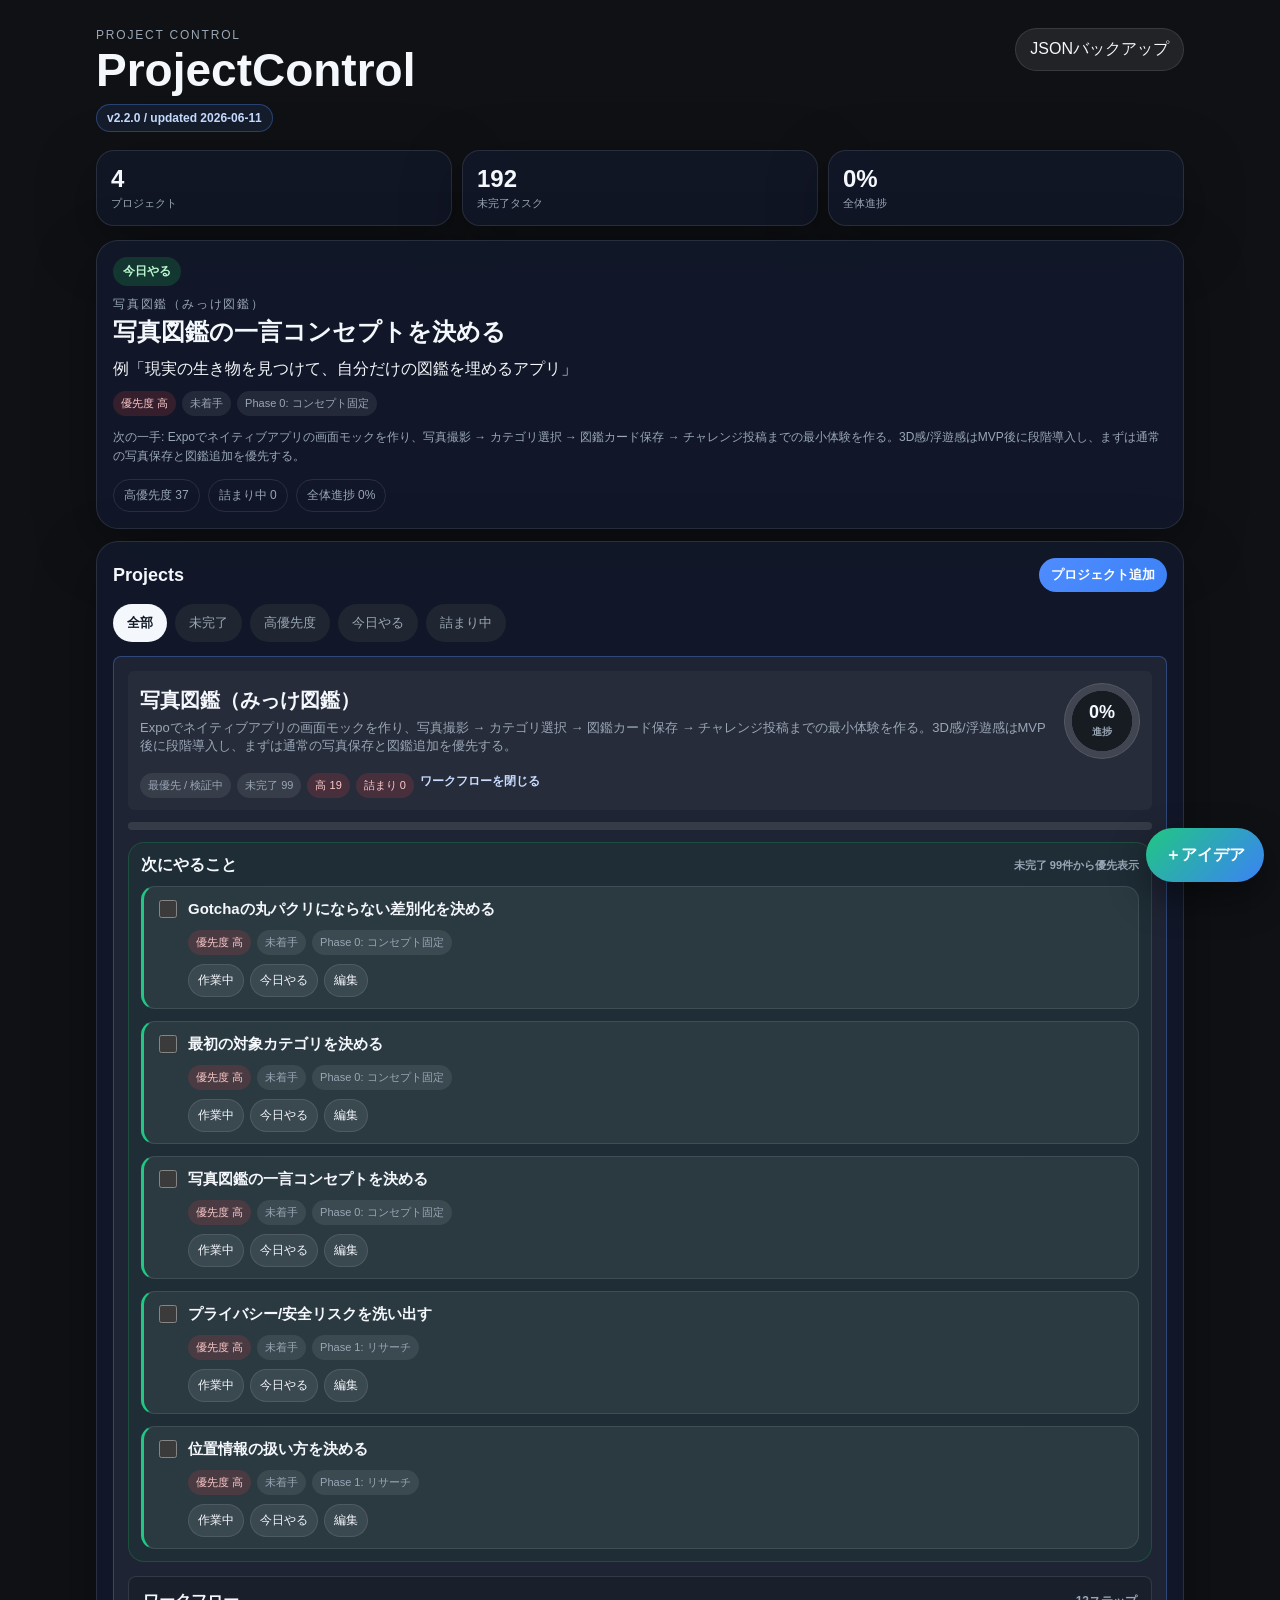
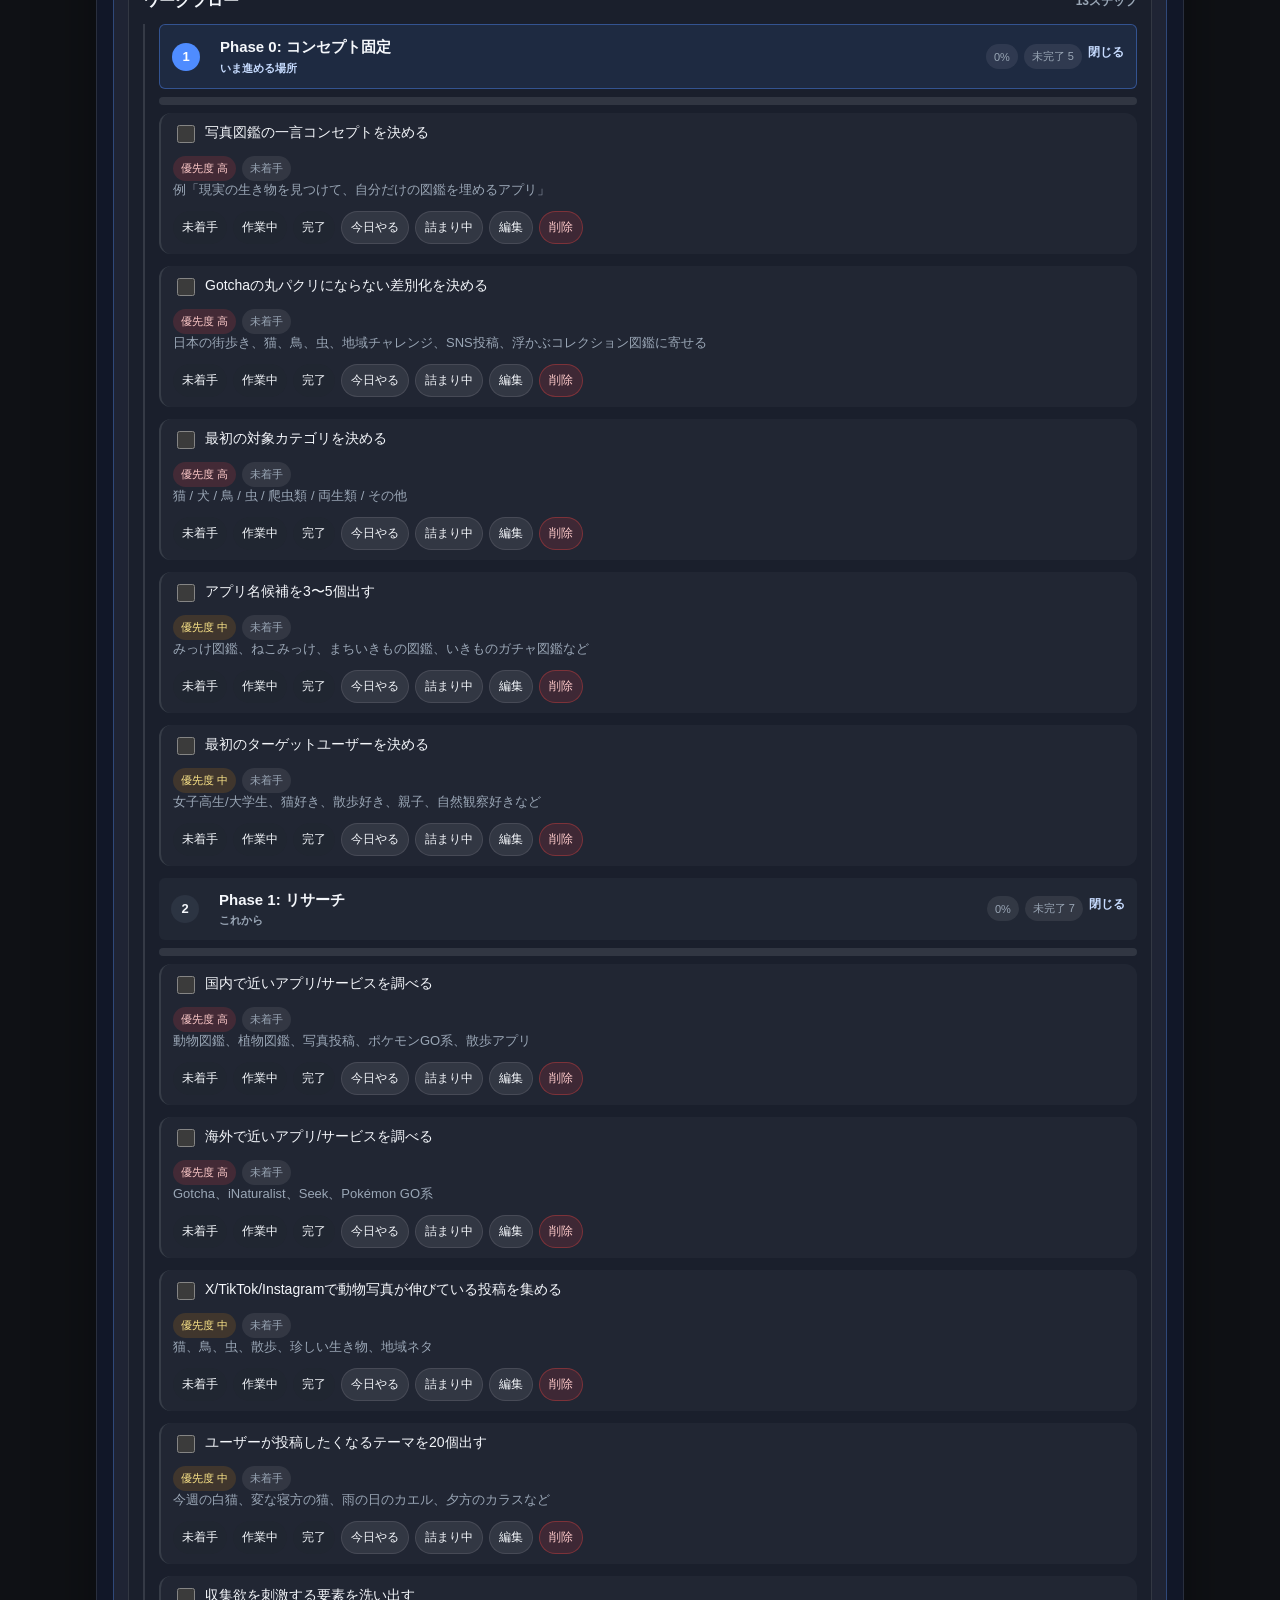
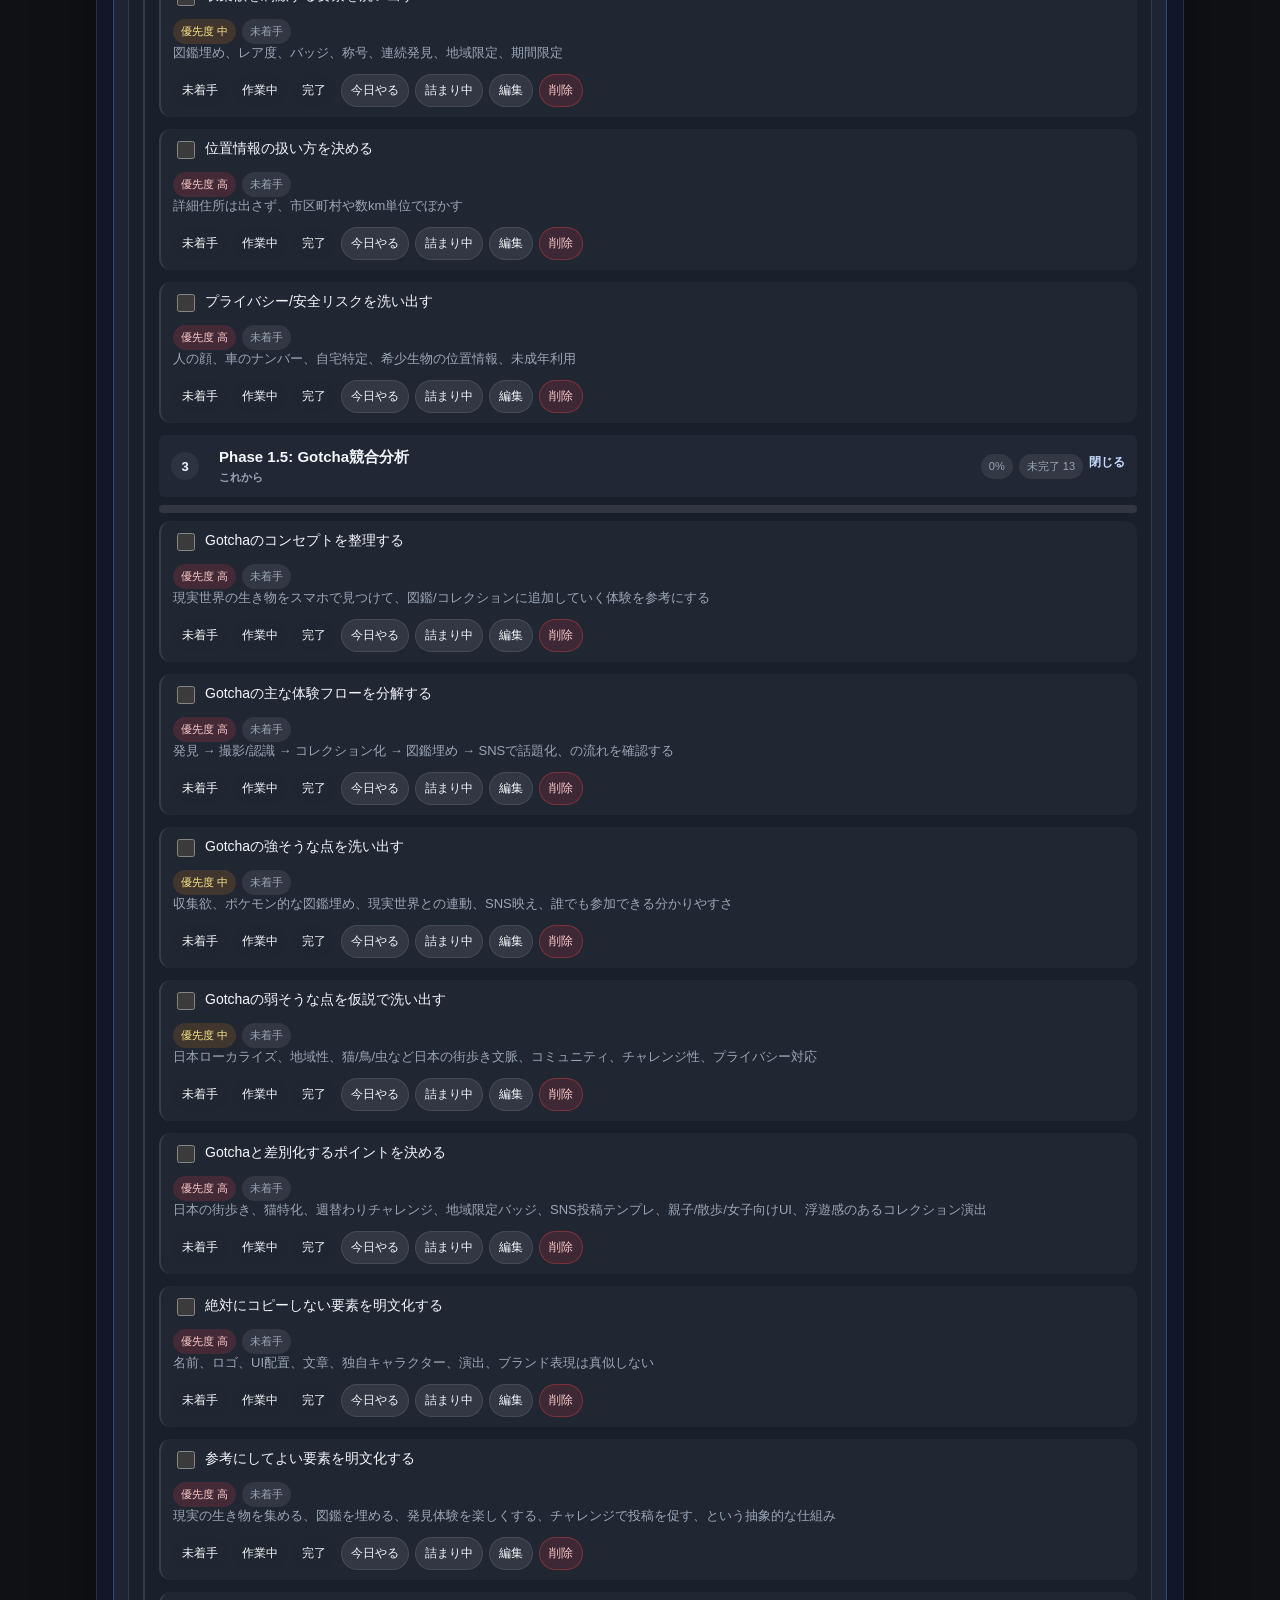
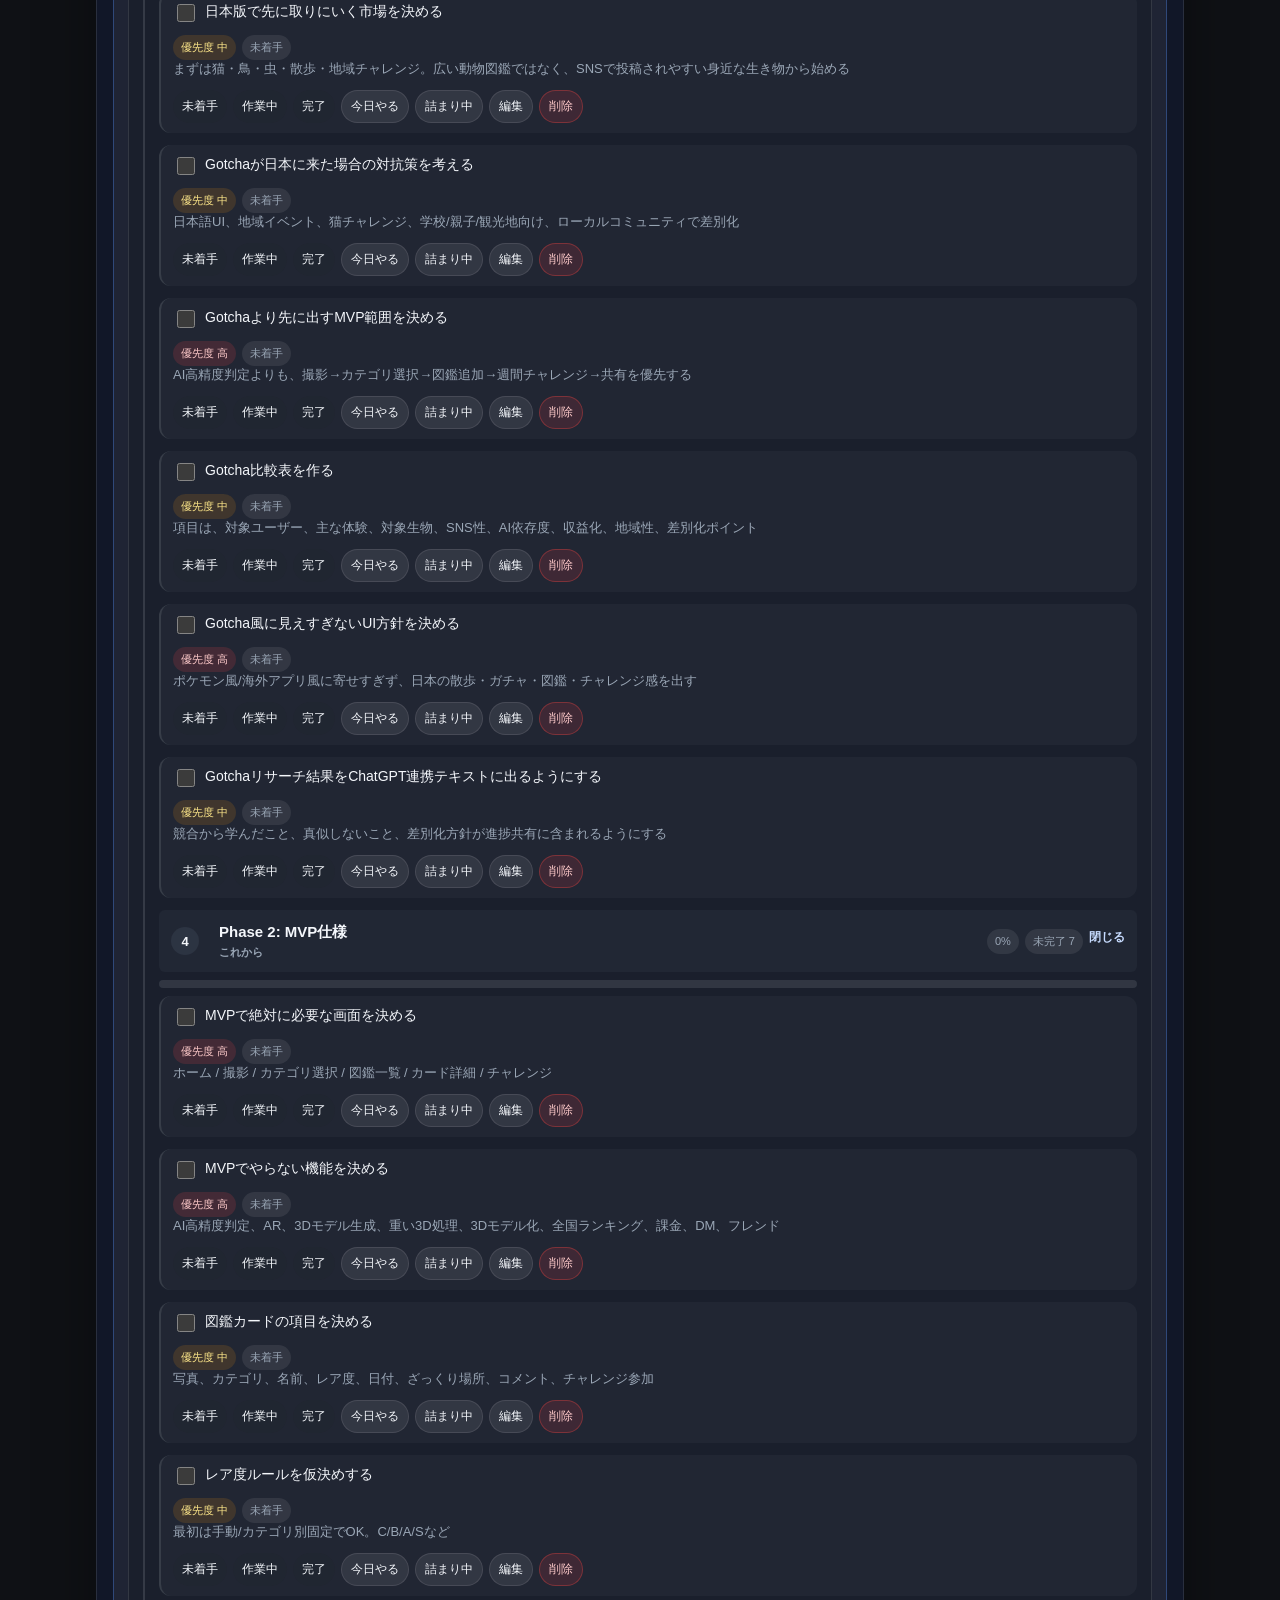
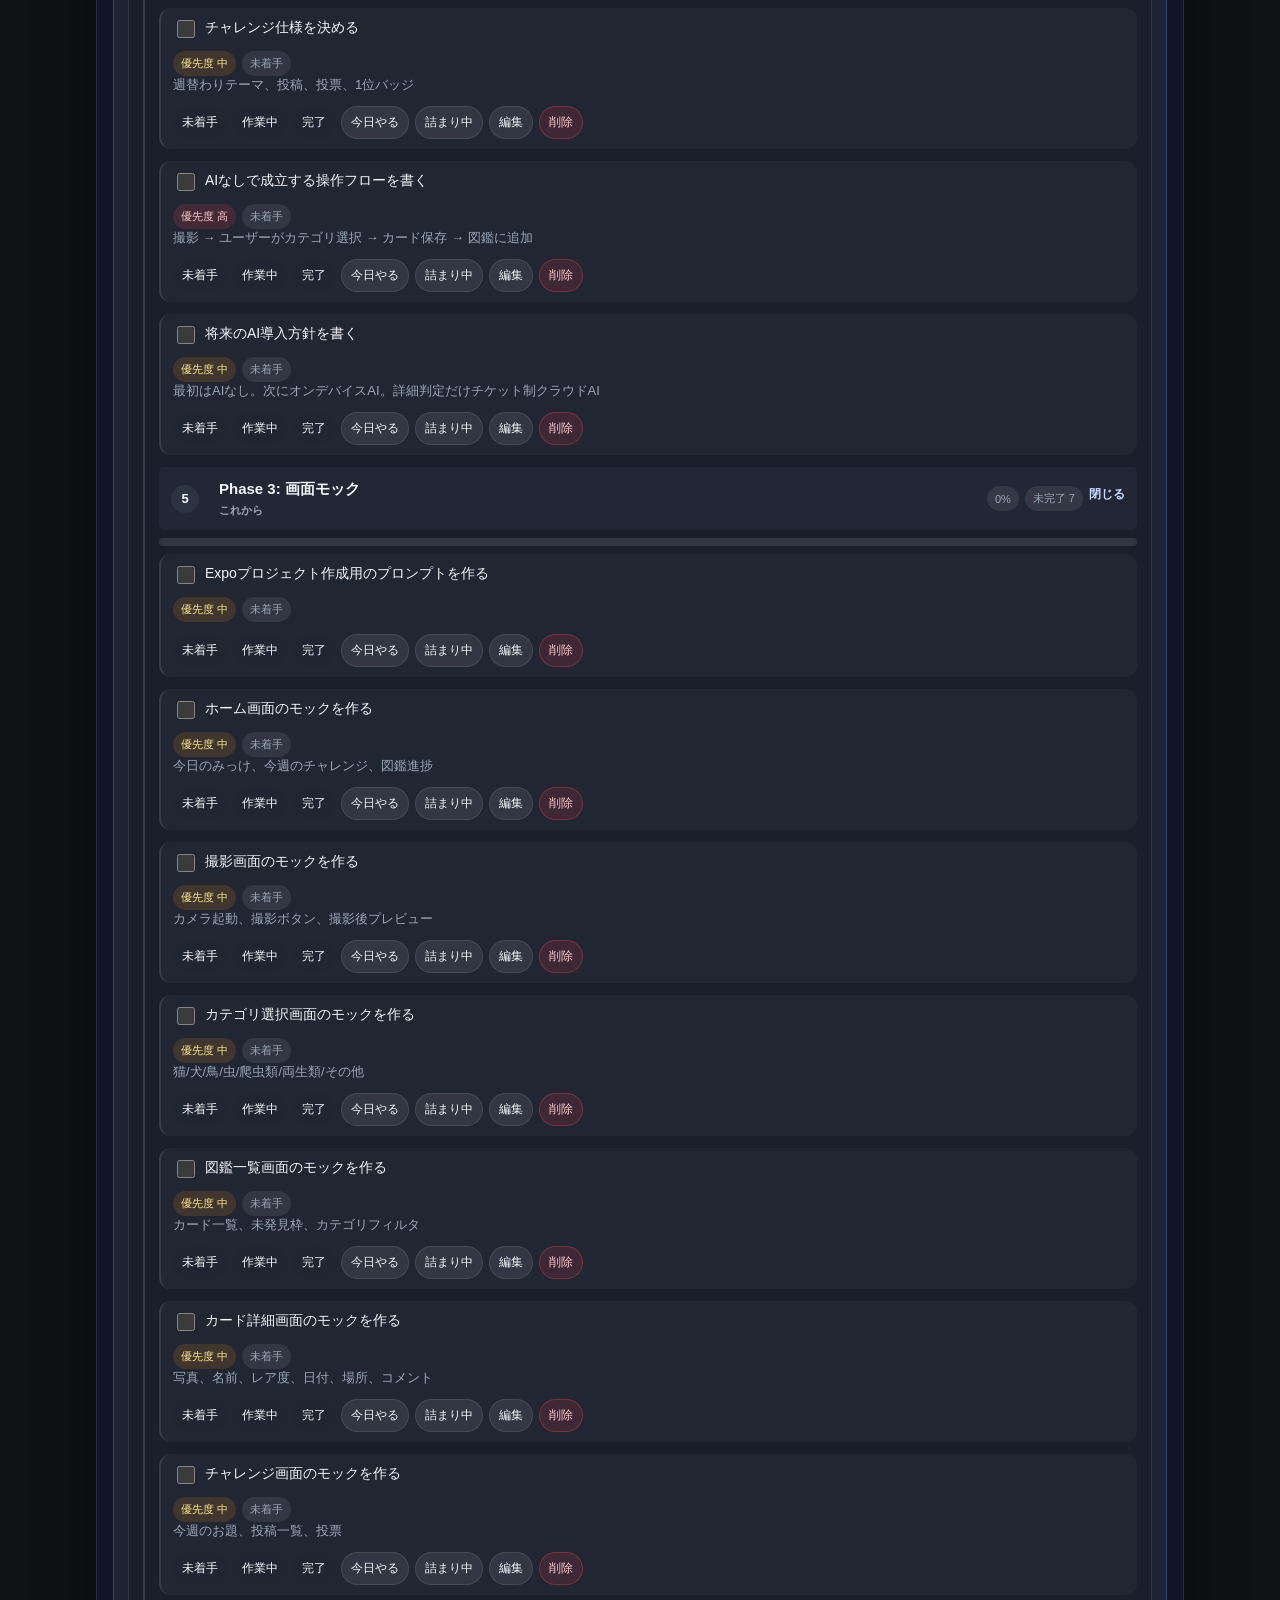
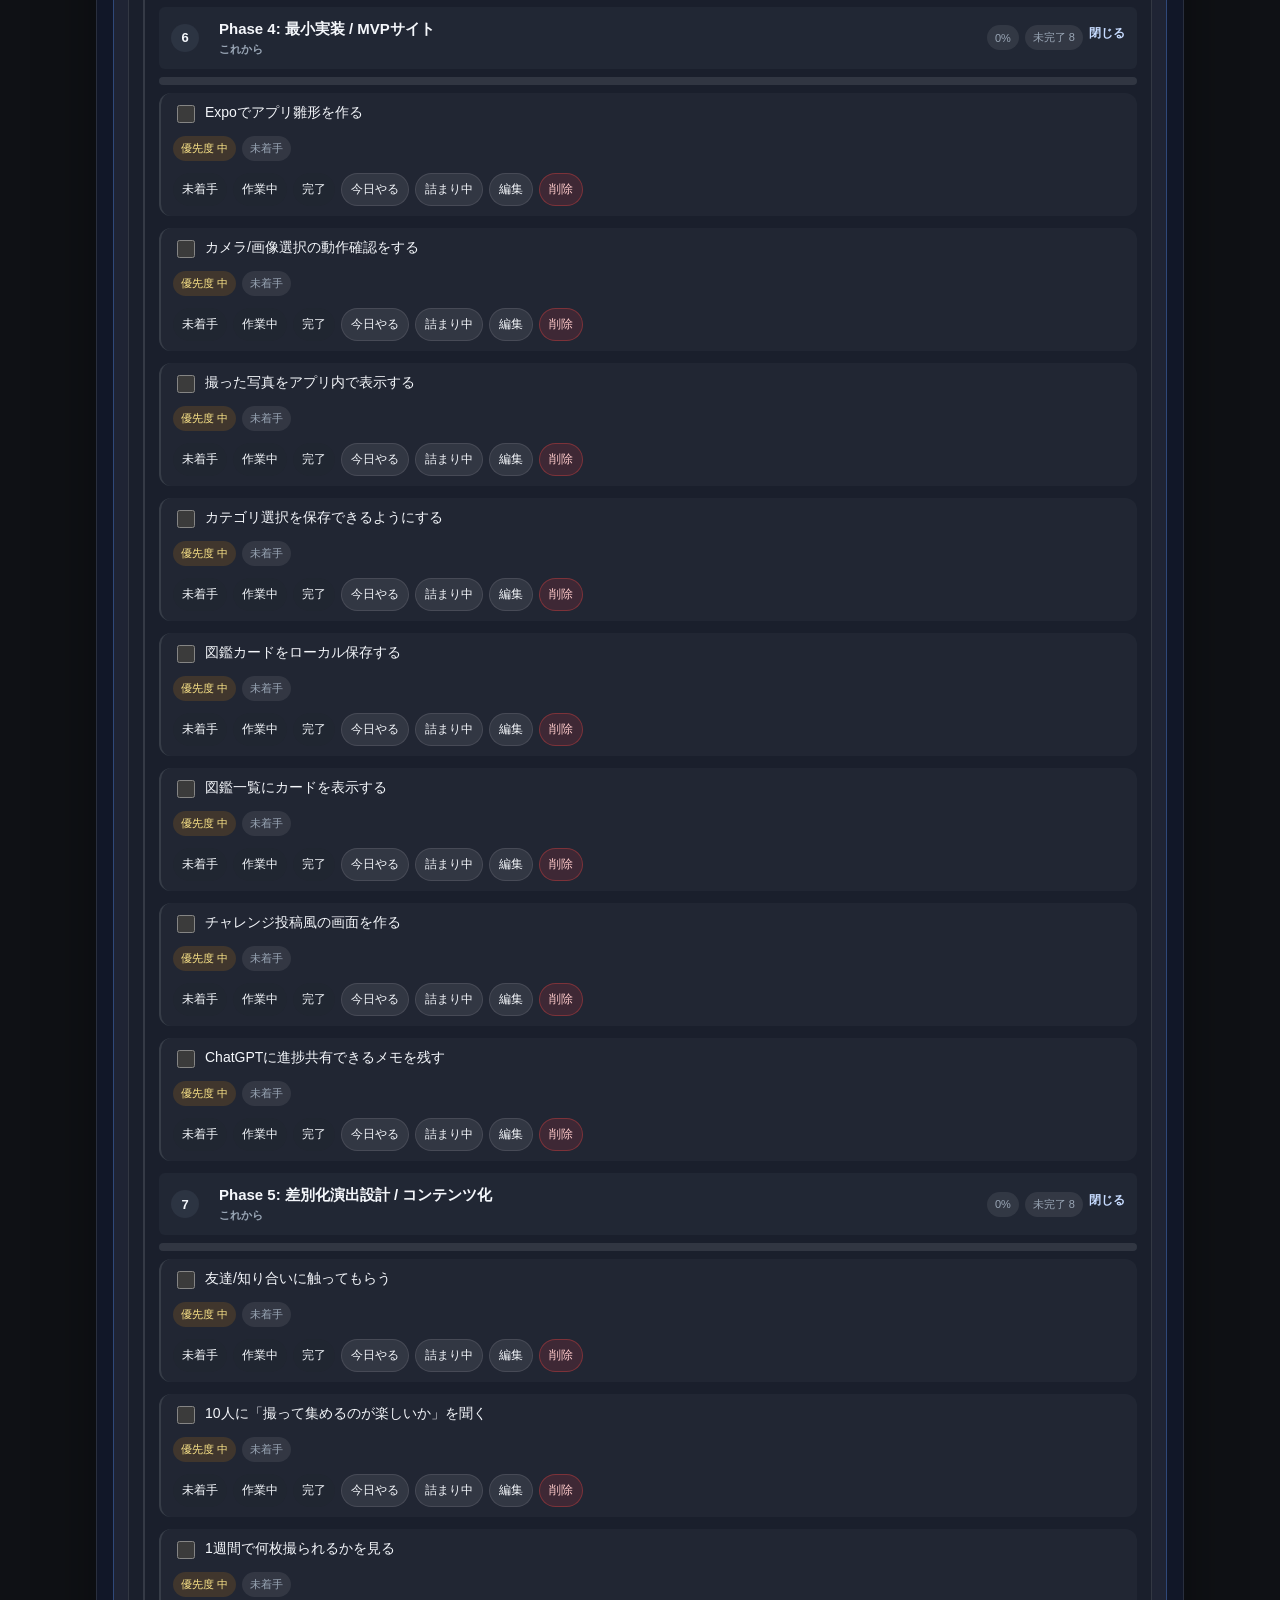
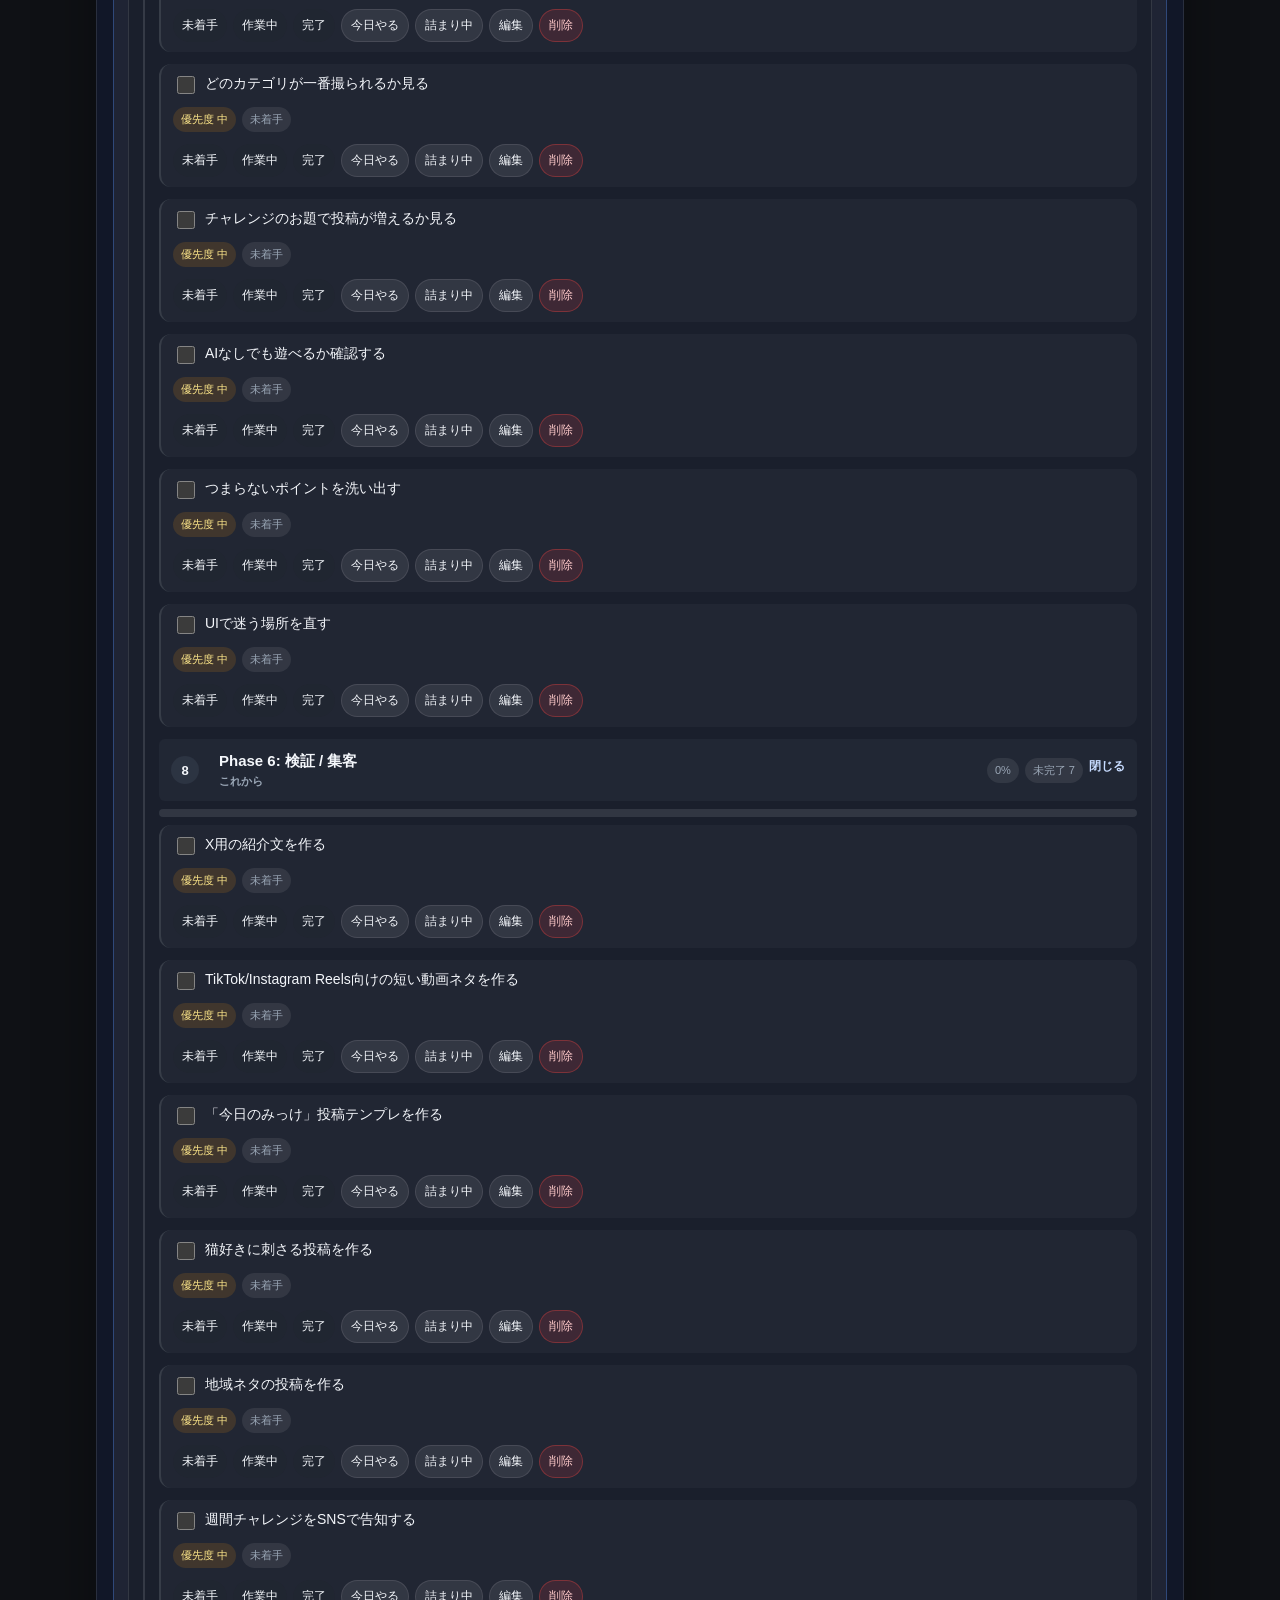
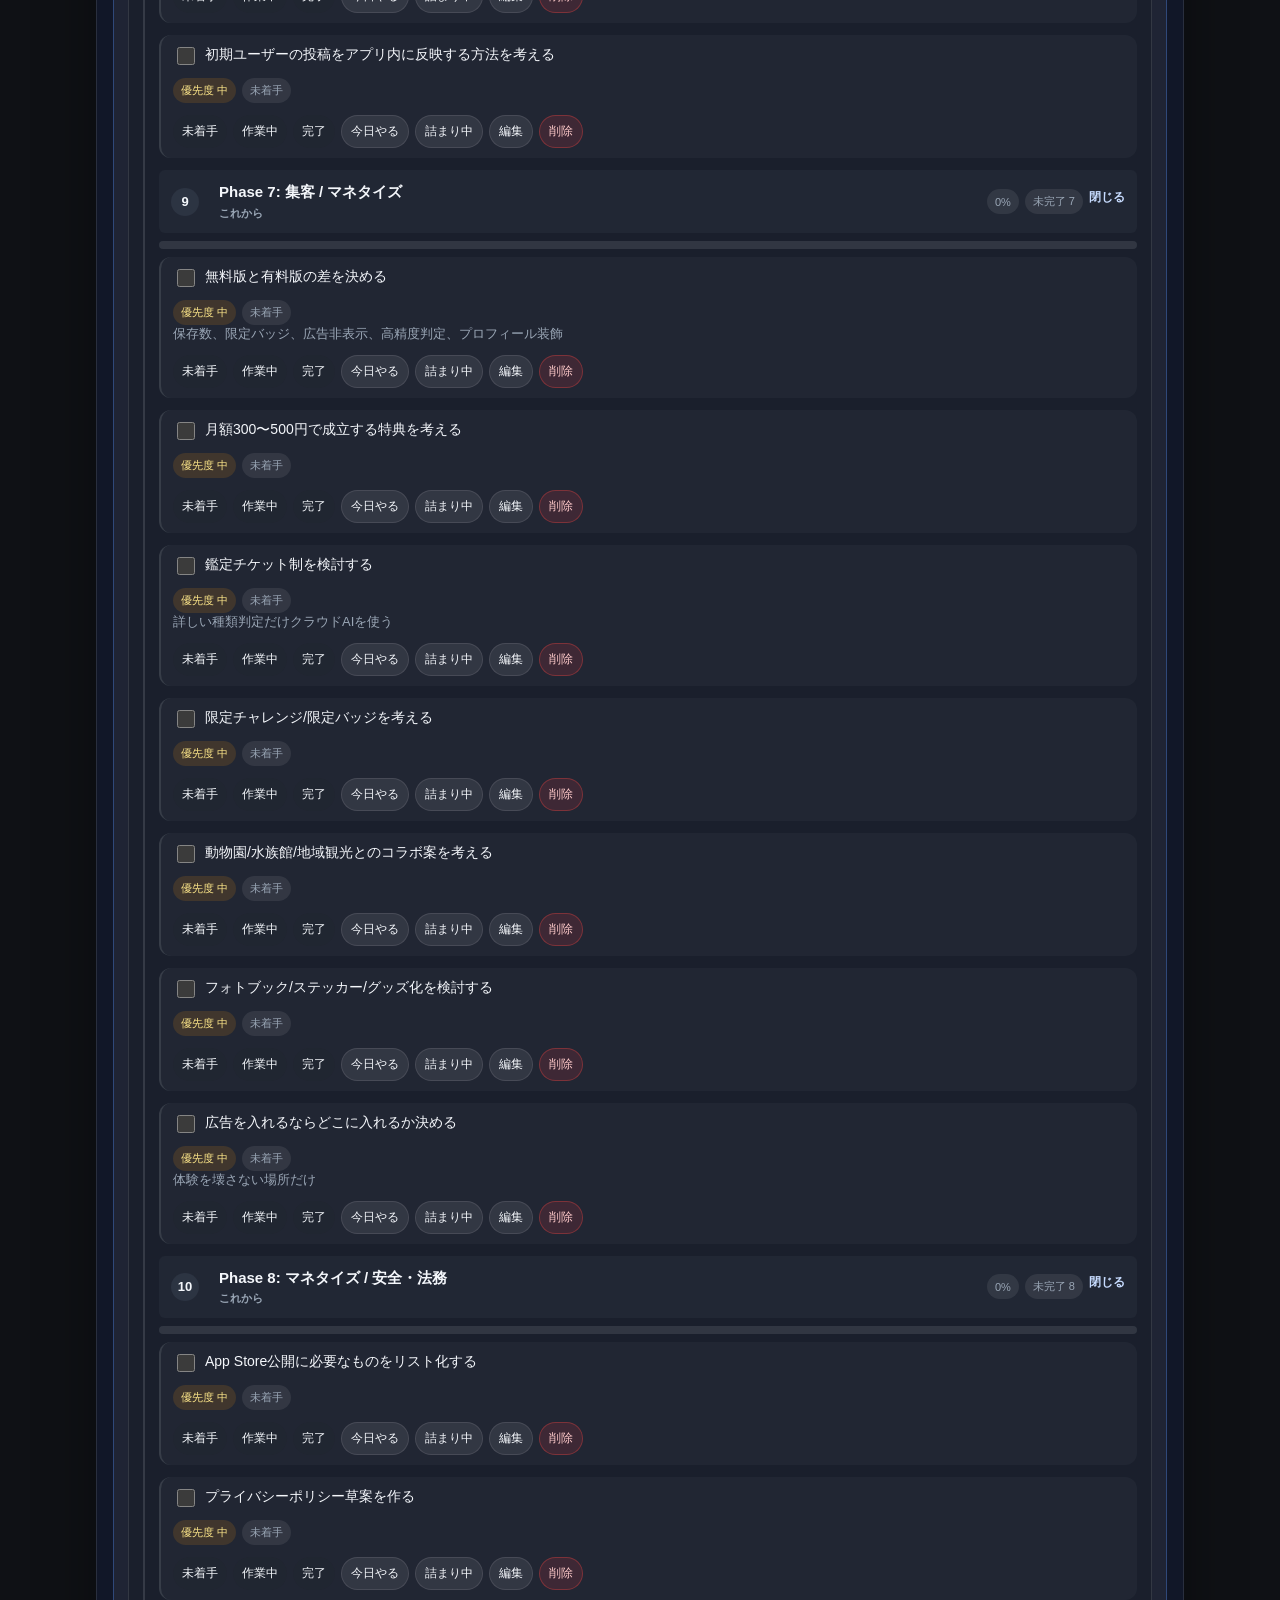
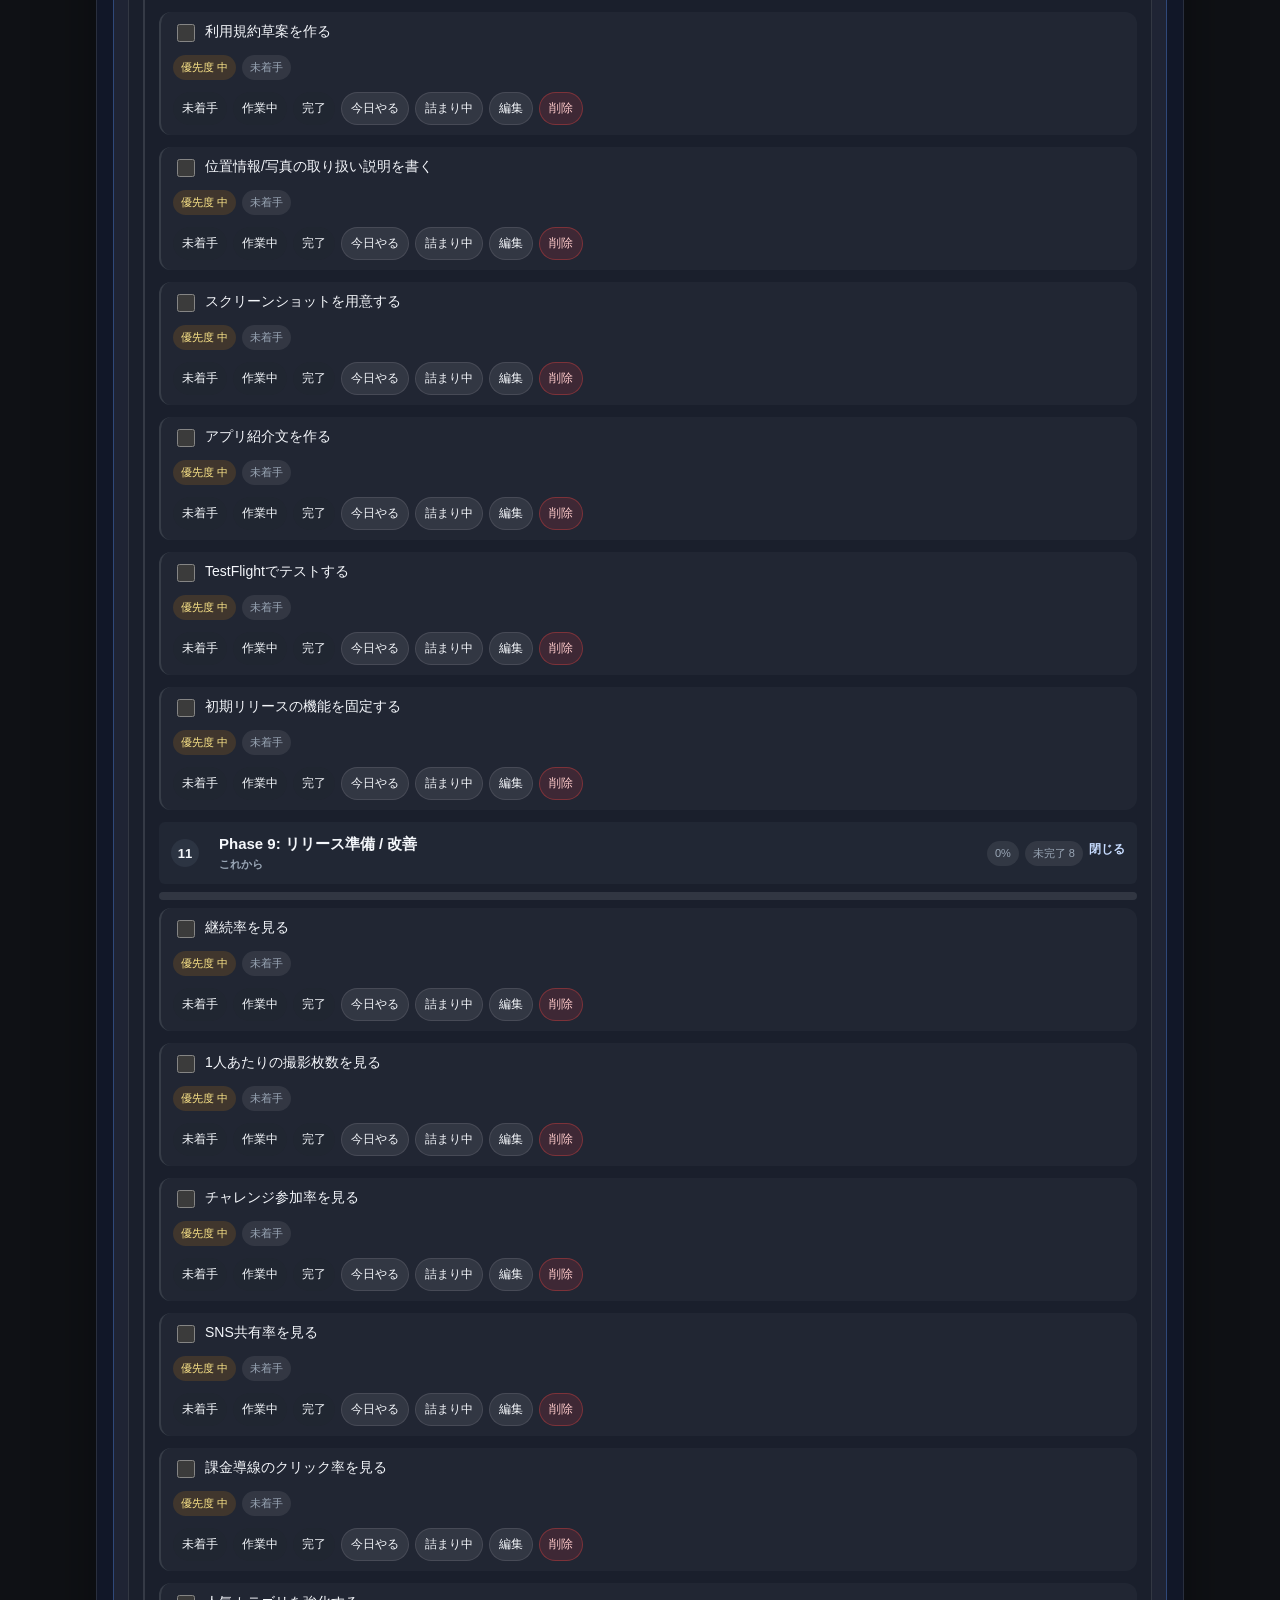
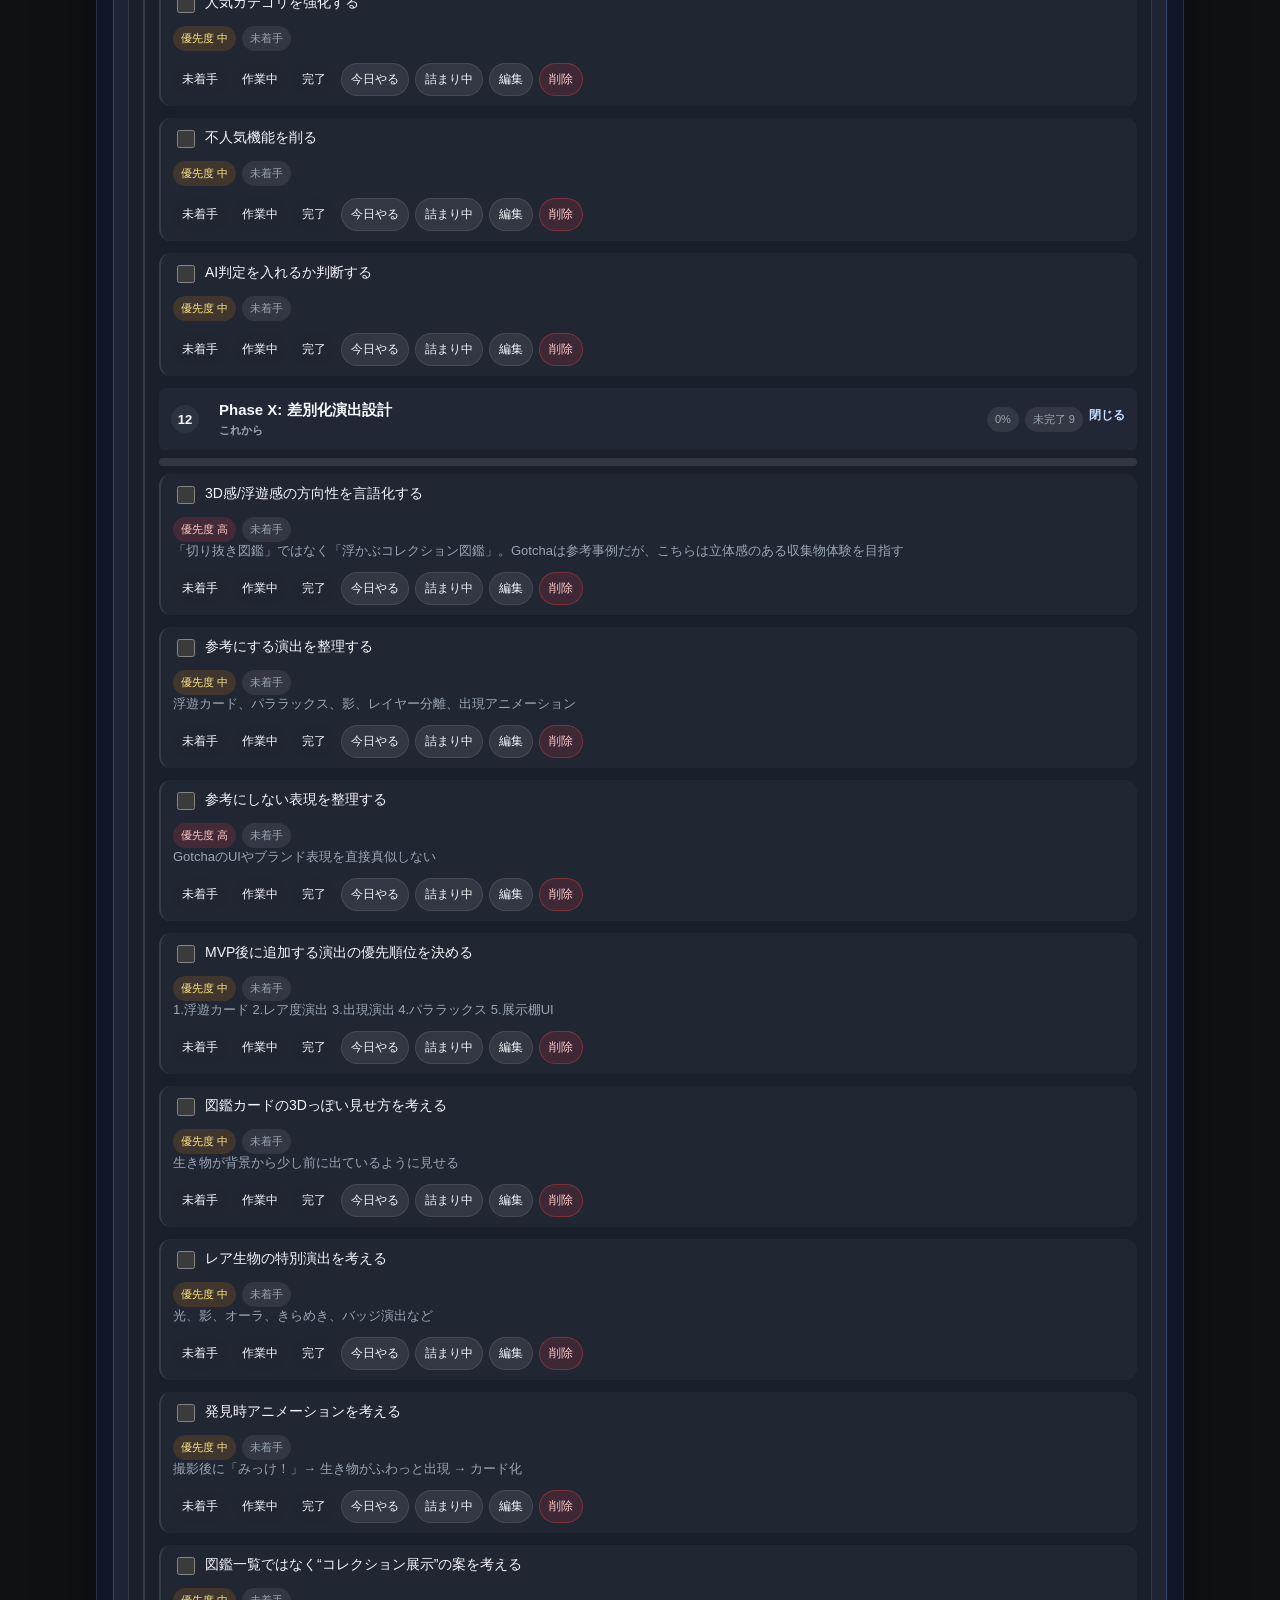
==== commit f5239357: "Redesign project workflow dashboard" ====
--- a/index.html
+++ b/index.html
@@ -13,7 +13,8 @@
     <header class="topbar">
       <div>
         <p class="eyebrow">PROJECT CONTROL</p>
-        <h1>進捗をダーッと見るやつ</h1>
+        <h1>ProjectControl</h1>
+        <p id="appVersion" class="version-label">Version</p>
       </div>
       <button id="exportBtn" class="ghost">JSONバックアップ</button>
     </header>
@@ -38,7 +39,7 @@
 
       <section class="panel">
         <div class="panel-head">
-          <h2>プロジェクト進捗ツリー</h2>
+          <h2>Projects</h2>
           <div class="row gap">
             <button id="addProjectBtn" class="primary small">プロジェクト追加</button>
           </div>
--- a/styles.css
+++ b/styles.css
@@ -1,13 +1,13 @@
 :root {
   color-scheme: dark;
-  --bg: #0b1020;
-  --panel: #121a2d;
-  --panel2: #172136;
+  --bg: #0f1115;
+  --panel: #171b22;
+  --panel2: #202631;
   --text: #f4f7fb;
-  --muted: #93a4bd;
+  --muted: #9aa7b6;
   --line: rgba(255,255,255,.10);
-  --accent: #8b5cf6;
-  --accent2: #22c55e;
+  --accent: #4f8cff;
+  --accent2: #21c782;
   --danger: #ef4444;
   --warn: #f59e0b;
   --shadow: 0 18px 60px rgba(0,0,0,.35);
@@ -17,10 +17,7 @@
 html, body { margin: 0; min-height: 100%; }
 body {
   font-family: -apple-system, BlinkMacSystemFont, "Segoe UI", sans-serif;
-  background:
-    radial-gradient(circle at top left, rgba(139,92,246,.24), transparent 35%),
-    radial-gradient(circle at top right, rgba(34,197,94,.16), transparent 32%),
-    var(--bg);
+  background: var(--bg);
   color: var(--text);
 }
 
@@ -38,7 +35,7 @@
 button:active { transform: scale(.98); }
 
 .app {
-  width: min(1040px, 100%);
+  width: min(1120px, 100%);
   margin: 0 auto;
   padding: max(18px, env(safe-area-inset-top)) 16px 40px;
 }
@@ -60,11 +57,24 @@
 
 h1 {
   margin: 0;
-  font-size: clamp(25px, 7vw, 42px);
+  font-size: clamp(29px, 6vw, 46px);
   line-height: 1.05;
 }
 
 h2 { margin: 0; font-size: 18px; }
+
+.version-label {
+  display: inline-flex;
+  width: fit-content;
+  margin: 10px 0 0;
+  border: 1px solid rgba(79,140,255,.34);
+  border-radius: 999px;
+  padding: 6px 10px;
+  background: rgba(79,140,255,.10);
+  color: #c7dcff;
+  font-size: 12px;
+  font-weight: 800;
+}
 
 .summary {
   display: grid;
@@ -328,43 +338,54 @@
 
 .project-tree,
 .phase-list,
+.project-next-list,
 .tree-task-list,
 .repo-list {
   display: grid;
   gap: 12px;
 }
 
+.project-tree {
+  gap: 16px;
+}
+
 .tree-project,
 .repo-card {
-  background: rgba(255,255,255,.05);
-  border: 1px solid var(--line);
-  border-radius: 18px;
-  padding: 13px;
+  background: rgba(255,255,255,.045);
+  border: 1px solid var(--line);
+  border-radius: 8px;
+  padding: 14px;
+}
+
+.tree-project.open {
+  border-color: rgba(79,140,255,.34);
+  background: rgba(255,255,255,.06);
 }
 
 .tree-project-head,
 .tree-phase-head {
   width: 100%;
-  border-radius: 14px;
-  display: flex;
-  justify-content: space-between;
-  align-items: start;
-  gap: 12px;
-  padding: 10px;
+  border-radius: 6px;
+  display: grid;
+  grid-template-columns: minmax(0, 1fr) auto;
+  align-items: center;
+  gap: 14px;
+  padding: 12px;
   text-align: left;
-  background: rgba(255,255,255,.04);
+  background: rgba(255,255,255,.035);
 }
 
 .tree-phase-head {
+  grid-template-columns: 34px minmax(0, 1fr) auto;
   align-items: center;
-  margin-top: 10px;
+  margin-top: 0;
 }
 
 .tree-title,
 .repo-name {
   margin: 0 0 5px;
   font-weight: 900;
-  font-size: 16px;
+  font-size: 20px;
 }
 
 .tree-sub,
@@ -372,26 +393,239 @@
 .repo-next {
   margin: 0;
   color: var(--muted);
-  font-size: 12px;
+  font-size: 13px;
   line-height: 1.45;
+}
+
+.project-title-block {
+  min-width: 0;
+}
+
+.project-progress-ring {
+  width: 76px;
+  height: 76px;
+  border-radius: 999px;
+  display: grid;
+  place-items: center;
+  align-content: center;
+  background:
+    radial-gradient(circle at center, var(--panel) 57%, transparent 58%),
+    conic-gradient(var(--accent2) var(--rate), rgba(255,255,255,.12) 0);
+  border: 1px solid var(--line);
+}
+
+.project-progress-ring strong {
+  font-size: 18px;
+  line-height: 1;
+}
+
+.project-progress-ring small {
+  margin-top: 4px;
+  color: var(--muted);
+  font-size: 10px;
+  font-weight: 800;
 }
 
 .tree-stats,
 .repo-meta,
 .repo-actions {
+  grid-column: 1 / -1;
   display: flex;
   gap: 6px;
   flex-wrap: wrap;
-  justify-content: flex-end;
+  justify-content: flex-start;
 }
 
 .tree-toggle {
-  color: var(--text);
+  color: #c7dcff;
   font-size: 12px;
   font-weight: 800;
 }
 
+.project-progressbar {
+  margin: 12px 0 0;
+}
+
 .phase-progress { margin: 8px 0; }
+
+.project-next {
+  margin: 12px 0 14px;
+  padding: 12px;
+  border: 1px solid rgba(34,197,94,.22);
+  border-radius: 16px;
+  background: rgba(34,197,94,.055);
+}
+
+.project-next-head {
+  display: flex;
+  justify-content: space-between;
+  align-items: center;
+  gap: 10px;
+  margin-bottom: 10px;
+  color: var(--text);
+  font-weight: 900;
+}
+
+.project-next-head small {
+  color: var(--muted);
+  font-size: 11px;
+  font-weight: 700;
+  text-align: right;
+}
+
+.next-task {
+  display: grid;
+  gap: 9px;
+  padding: 11px;
+  border: 1px solid var(--line);
+  border-left: 3px solid var(--accent2);
+  border-radius: 14px;
+  background: rgba(255,255,255,.06);
+}
+
+.next-task.focus-task {
+  background: rgba(34,197,94,.10);
+}
+
+.next-task.blocked-task {
+  border-left-color: var(--danger);
+  background: rgba(239,68,68,.09);
+}
+
+.next-task-main {
+  display: grid;
+  grid-template-columns: 24px 1fr;
+  gap: 9px;
+  align-items: start;
+  color: var(--text);
+  font-size: 15px;
+  font-weight: 850;
+  line-height: 1.42;
+}
+
+.next-task-main input {
+  width: 18px;
+  height: 18px;
+  margin-top: 2px;
+  accent-color: #22c55e;
+}
+
+.next-task-meta,
+.next-task-actions {
+  display: flex;
+  gap: 6px;
+  flex-wrap: wrap;
+  padding-left: 33px;
+}
+
+.next-task-actions button {
+  padding: 7px 9px;
+  font-size: 12px;
+}
+
+.compact-empty {
+  padding: 12px;
+  margin: 0;
+}
+
+.workflow {
+  margin-top: 14px;
+  padding: 14px;
+  border: 1px solid rgba(255,255,255,.11);
+  border-radius: 8px;
+  background: rgba(0,0,0,.14);
+}
+
+.workflow-head {
+  display: flex;
+  justify-content: space-between;
+  align-items: center;
+  gap: 10px;
+  margin-bottom: 12px;
+  font-weight: 900;
+}
+
+.workflow-head small {
+  color: var(--muted);
+  font-size: 12px;
+}
+
+.workflow-step {
+  position: relative;
+  padding-left: 16px;
+}
+
+.workflow-step::before {
+  content: "";
+  position: absolute;
+  left: 0;
+  top: 0;
+  bottom: -12px;
+  width: 2px;
+  background: rgba(255,255,255,.12);
+}
+
+.workflow-step:last-child::before {
+  bottom: 12px;
+}
+
+.workflow-index {
+  position: relative;
+  z-index: 1;
+  display: grid;
+  place-items: center;
+  width: 28px;
+  height: 28px;
+  border-radius: 999px;
+  background: #2c3442;
+  color: var(--text);
+  font-size: 13px;
+  font-weight: 900;
+}
+
+.workflow-step.complete .workflow-index {
+  background: var(--accent2);
+  color: #06130d;
+}
+
+.workflow-step.active .workflow-index {
+  background: var(--accent);
+  color: #fff;
+}
+
+.workflow-step.active .tree-phase-head {
+  border: 1px solid rgba(79,140,255,.42);
+  background: rgba(79,140,255,.10);
+}
+
+.workflow-title {
+  display: grid;
+  gap: 3px;
+  min-width: 0;
+}
+
+.workflow-title strong {
+  color: var(--text);
+  font-size: 15px;
+  line-height: 1.35;
+}
+
+.workflow-title small {
+  color: var(--muted);
+  font-size: 11px;
+  font-weight: 800;
+}
+
+.workflow-step.active .workflow-title small {
+  color: #c7dcff;
+}
+
+.workflow-meta {
+  display: flex;
+  justify-content: flex-end;
+  gap: 6px;
+  flex-wrap: wrap;
+}
 
 .tree-task {
   border-left: 2px solid var(--line);
@@ -637,17 +871,49 @@
 }
 
 @media (max-width: 560px) {
-  .topbar { align-items: center; }
+  .topbar {
+    align-items: center;
+    display: grid;
+    grid-template-columns: 1fr auto;
+  }
   .summary { grid-template-columns: 1fr 1fr 1fr; }
   .summary-card { padding: 12px 10px; }
   .summary-card span { font-size: 20px; }
   .grid2 { grid-template-columns: 1fr; }
   .panel { padding: 13px; border-radius: 18px; }
   .focus-card h2 { font-size: 20px; }
-  .tree-project-head,
-  .tree-phase-head,
-  .repo-head {
+  .tree-project-head {
+    grid-template-columns: 1fr;
+  }
+  .tree-phase-head {
+    grid-template-columns: 30px 1fr;
+  }
+  .workflow-meta {
+    grid-column: 2;
+    justify-content: flex-start;
+  }
+  .project-progress-ring {
+    width: 64px;
+    height: 64px;
+  }
+  .project-progress-ring strong {
+    font-size: 16px;
+  }
+  .workflow {
+    padding: 12px 10px;
+  }
+  .workflow-step {
+    padding-left: 10px;
+  }
+  .project-next-head {
     display: grid;
+  }
+  .project-next-head small {
+    text-align: left;
+  }
+  .next-task-meta,
+  .next-task-actions {
+    padding-left: 0;
   }
   .tree-stats,
   .repo-meta {
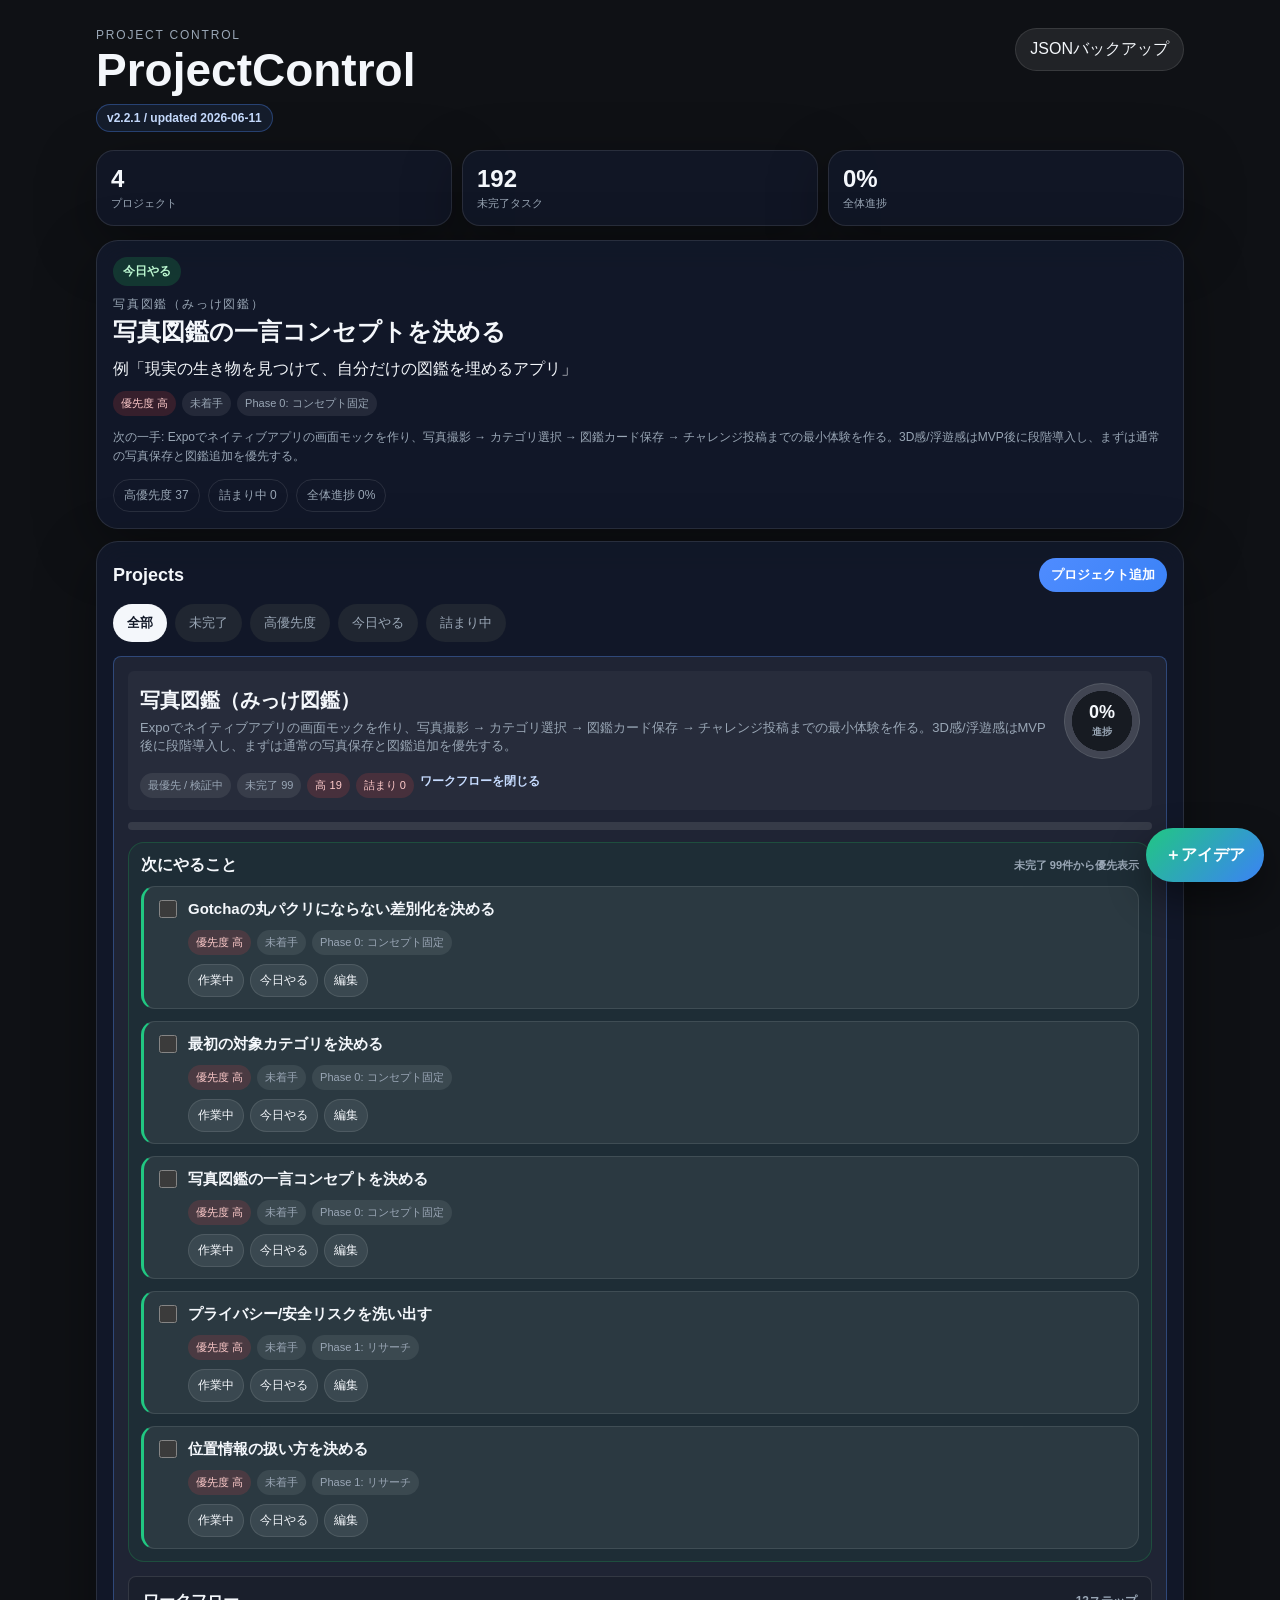
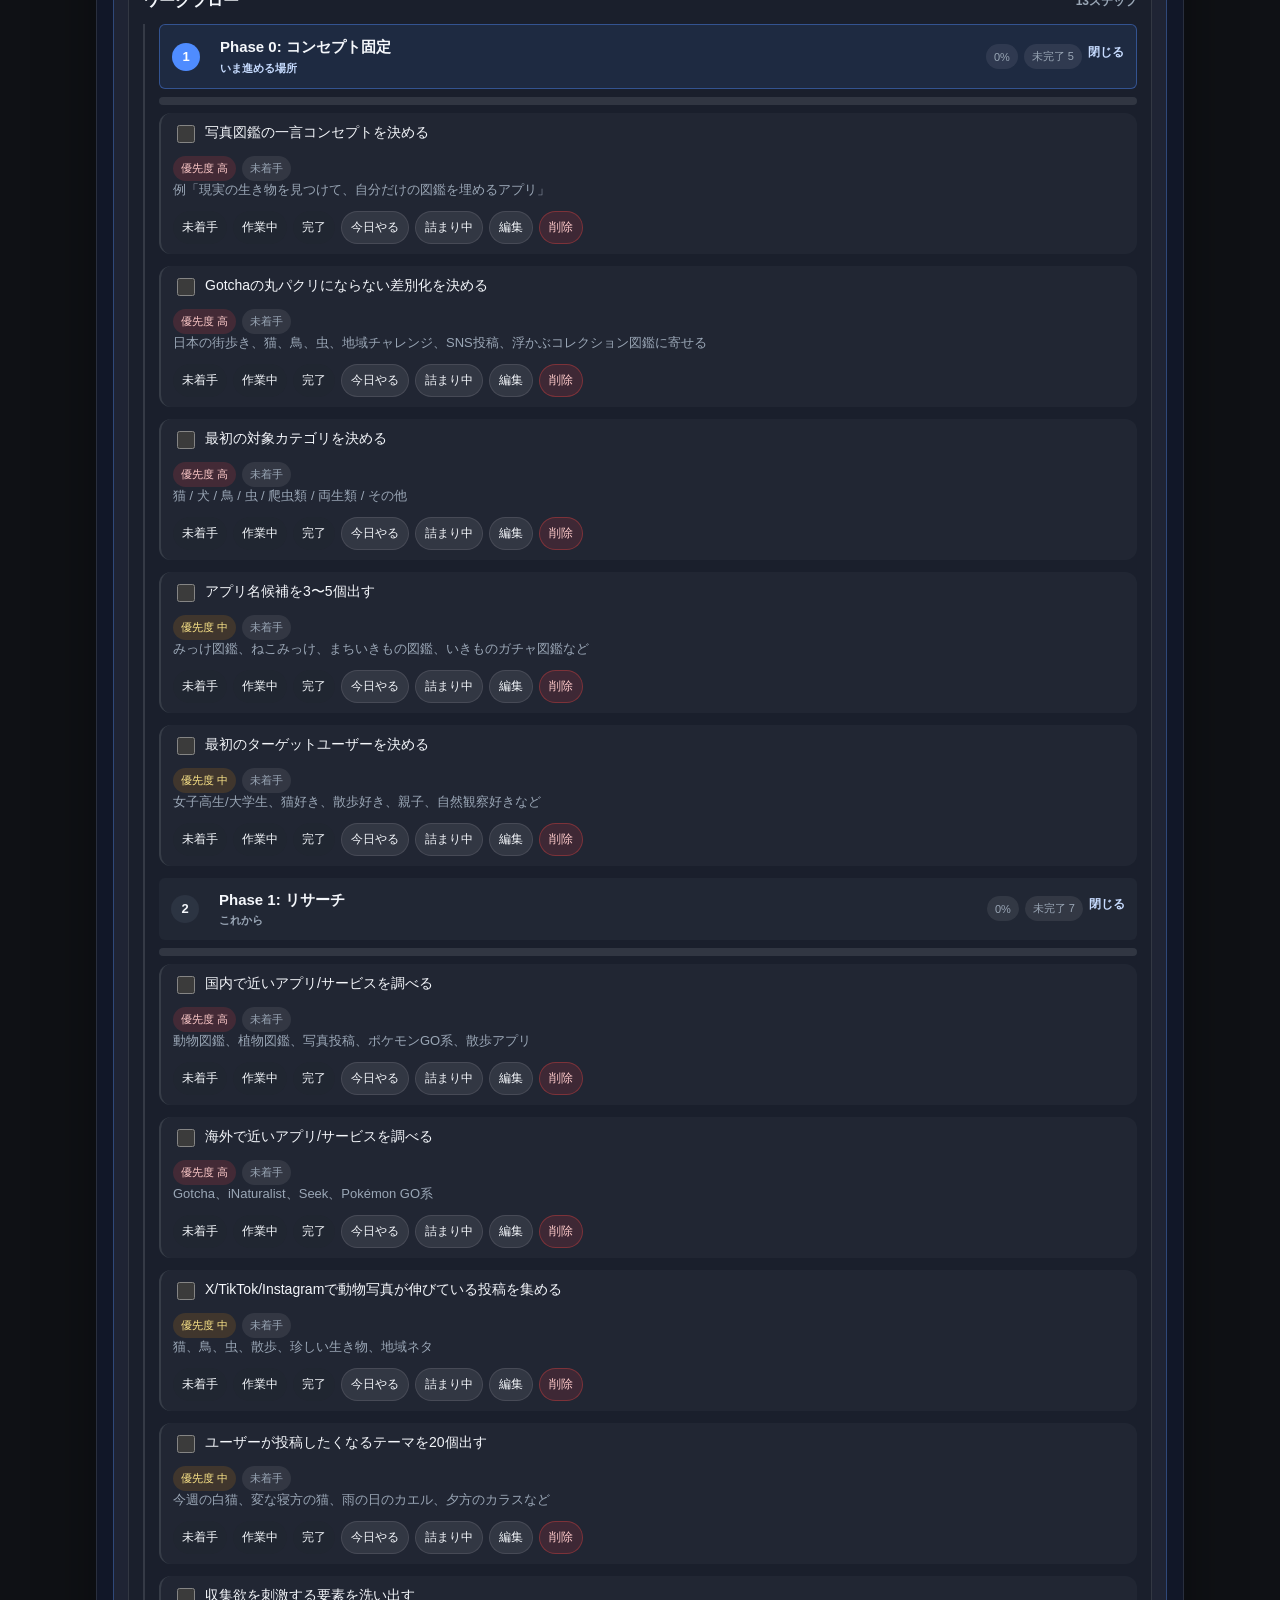
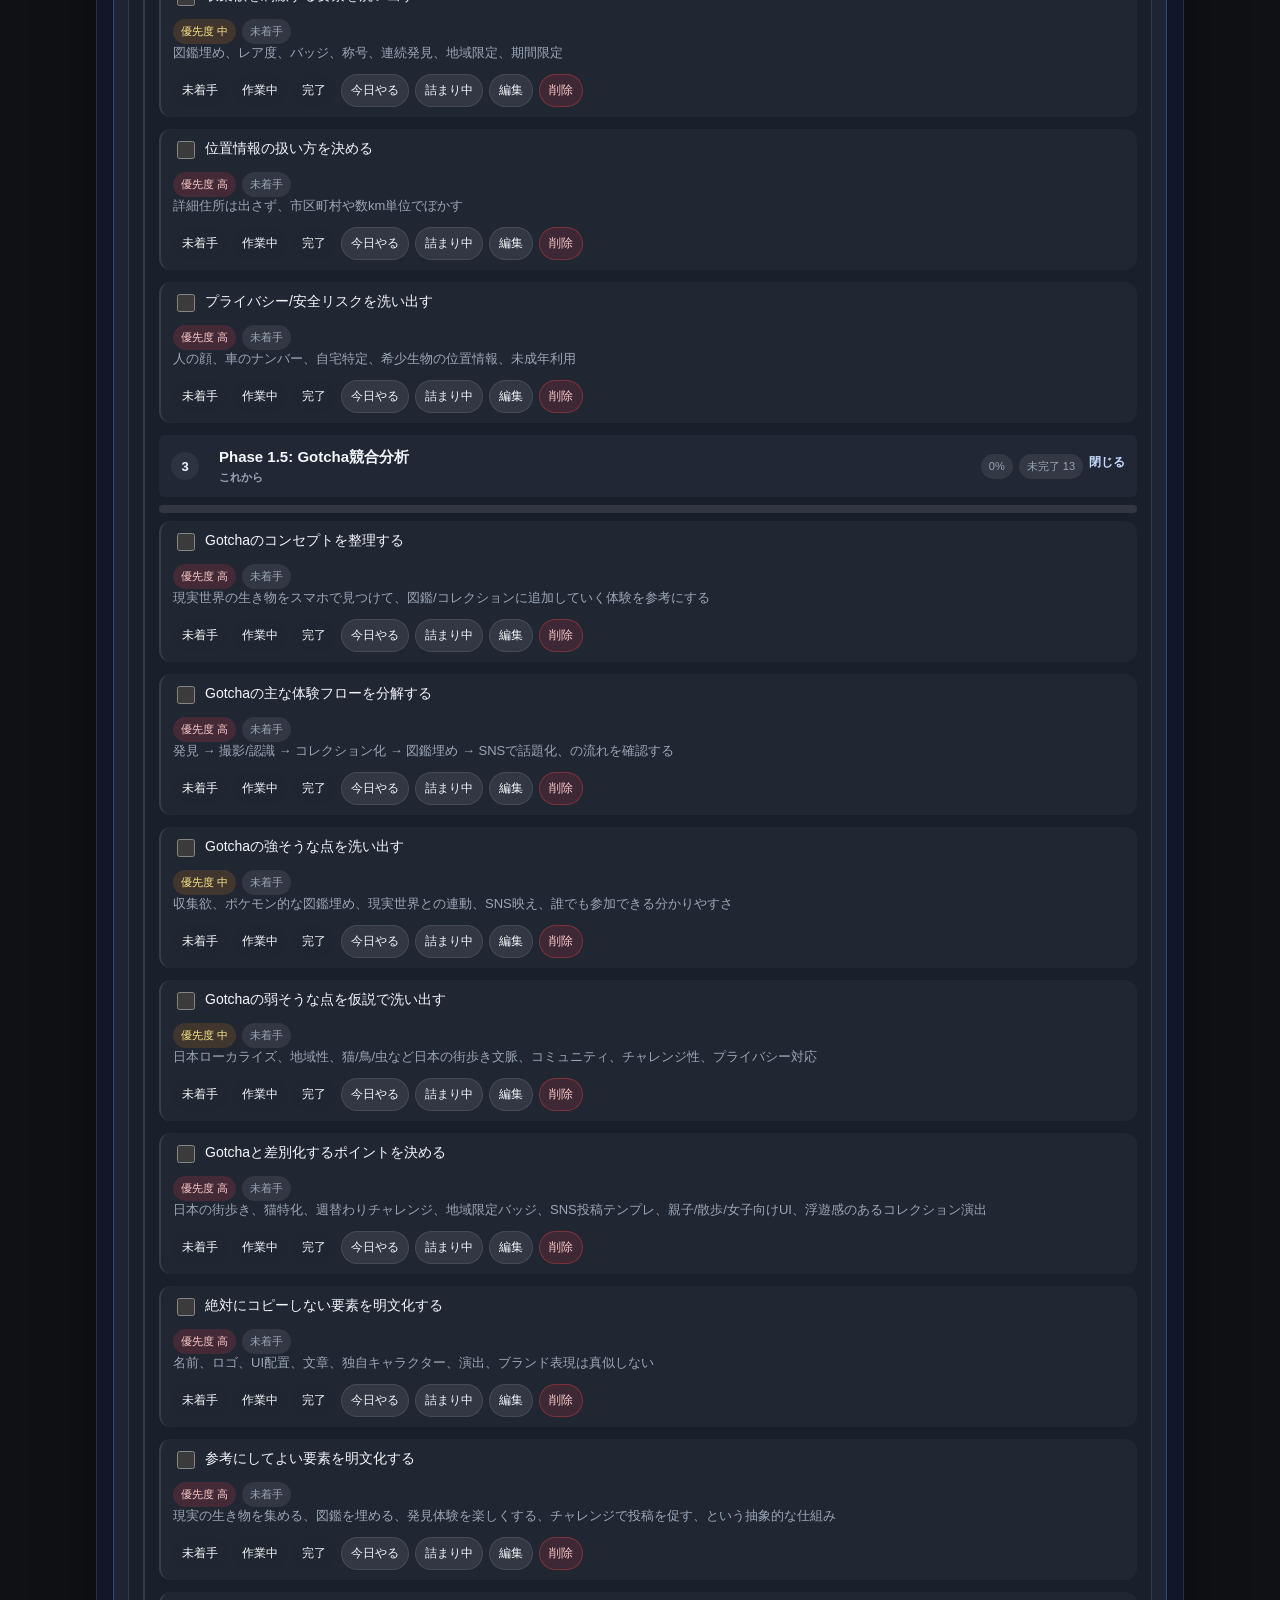
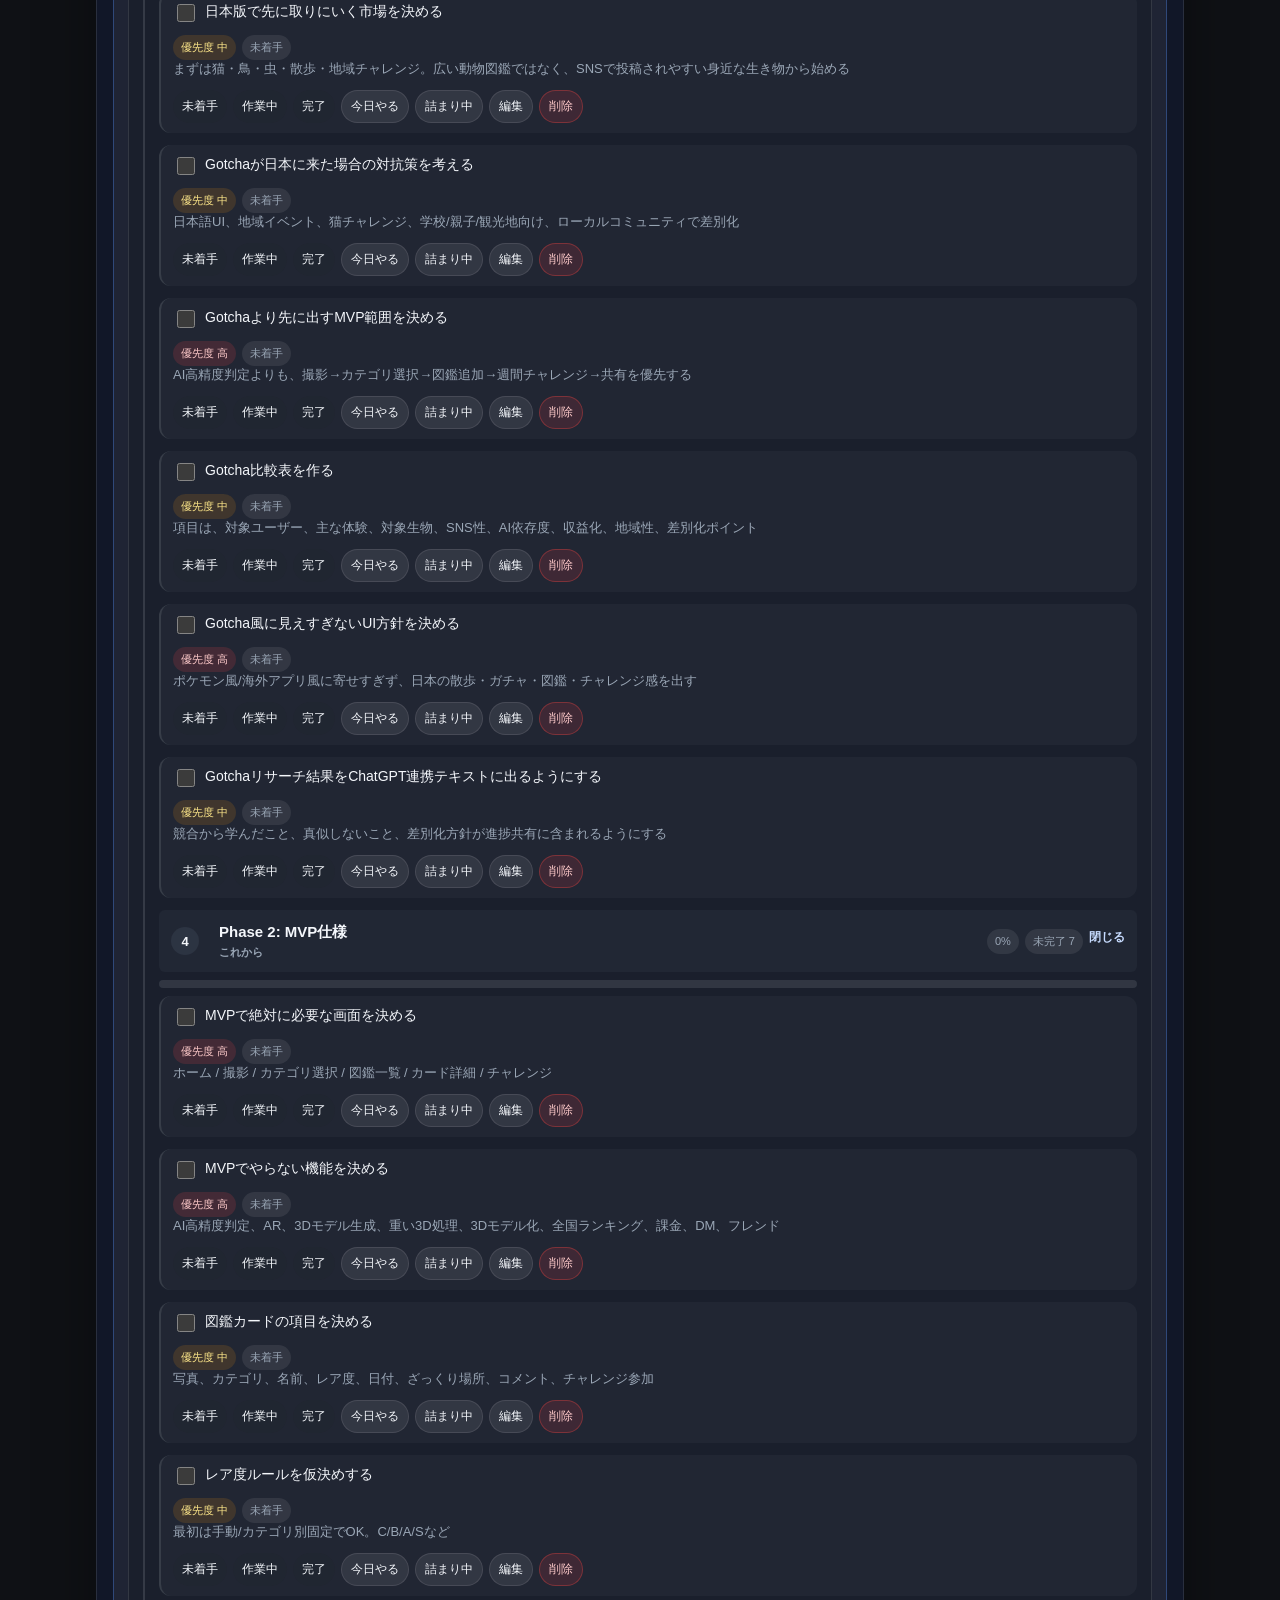
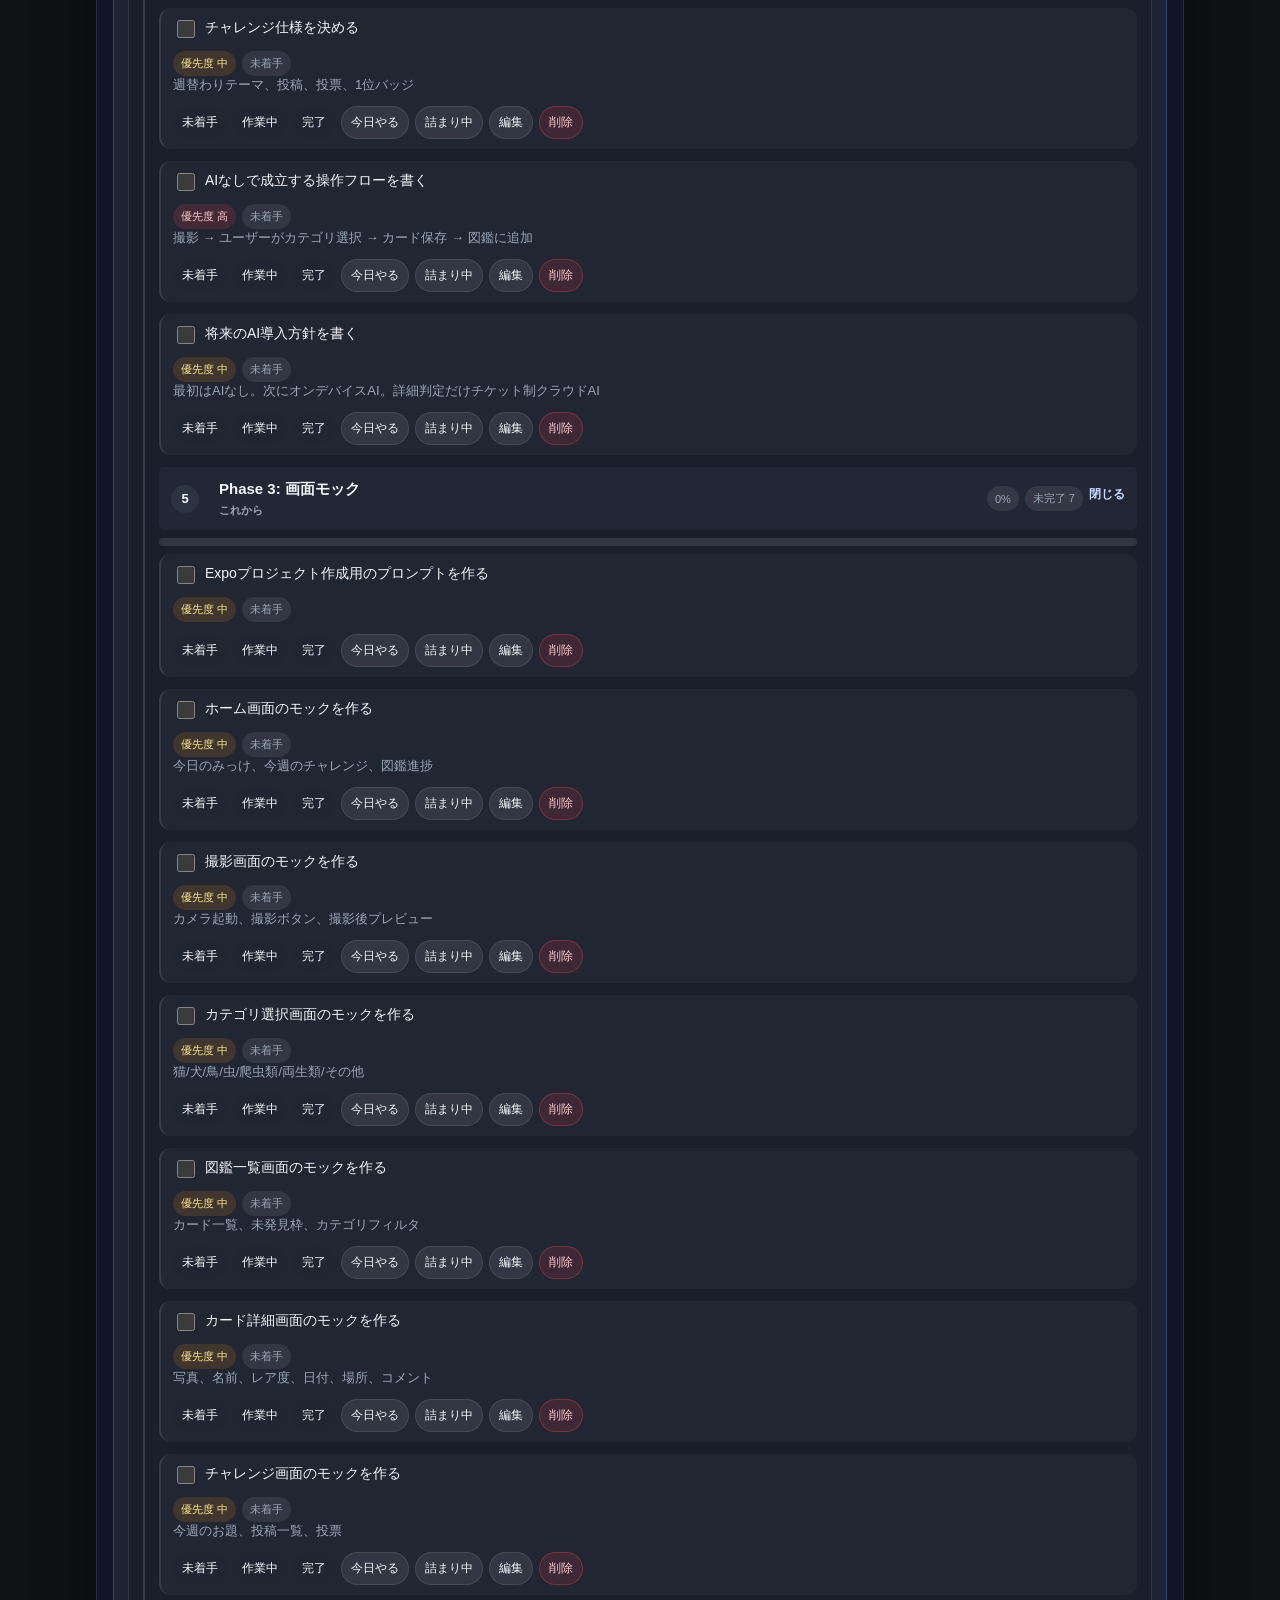
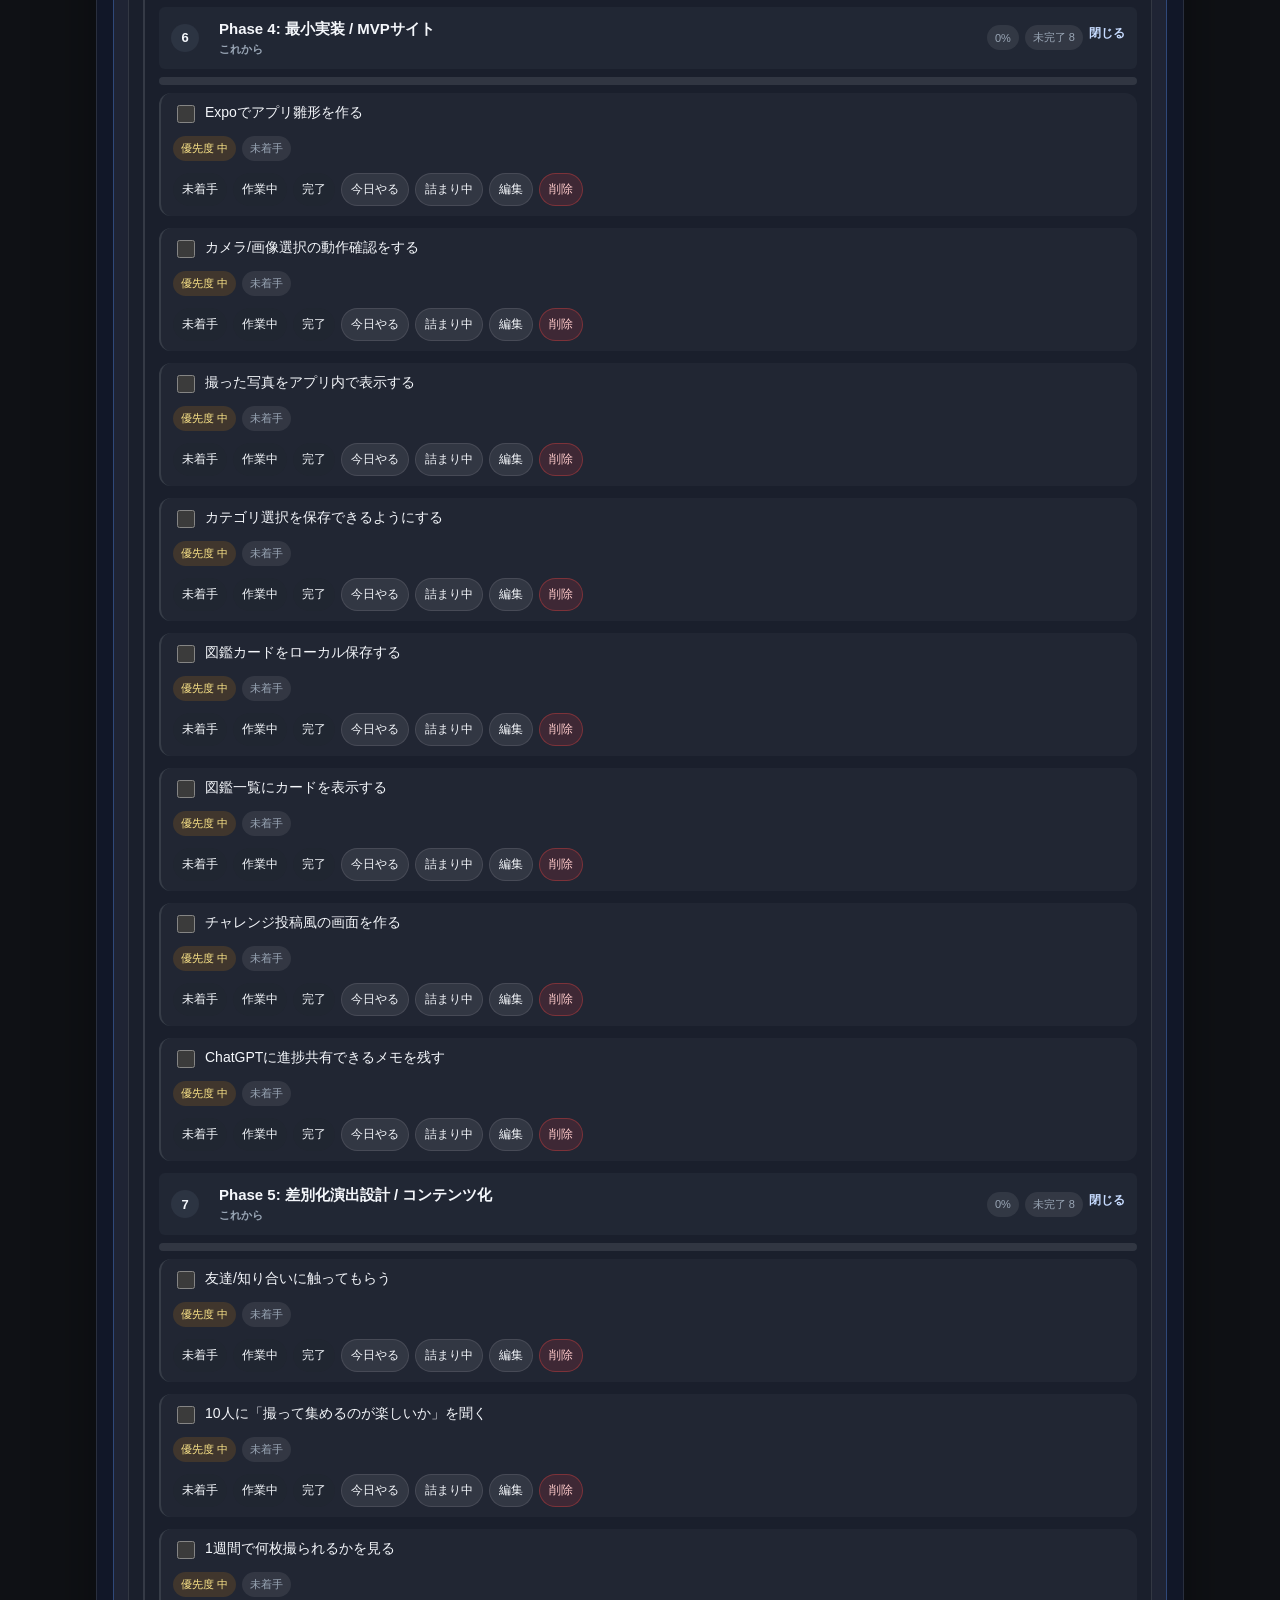
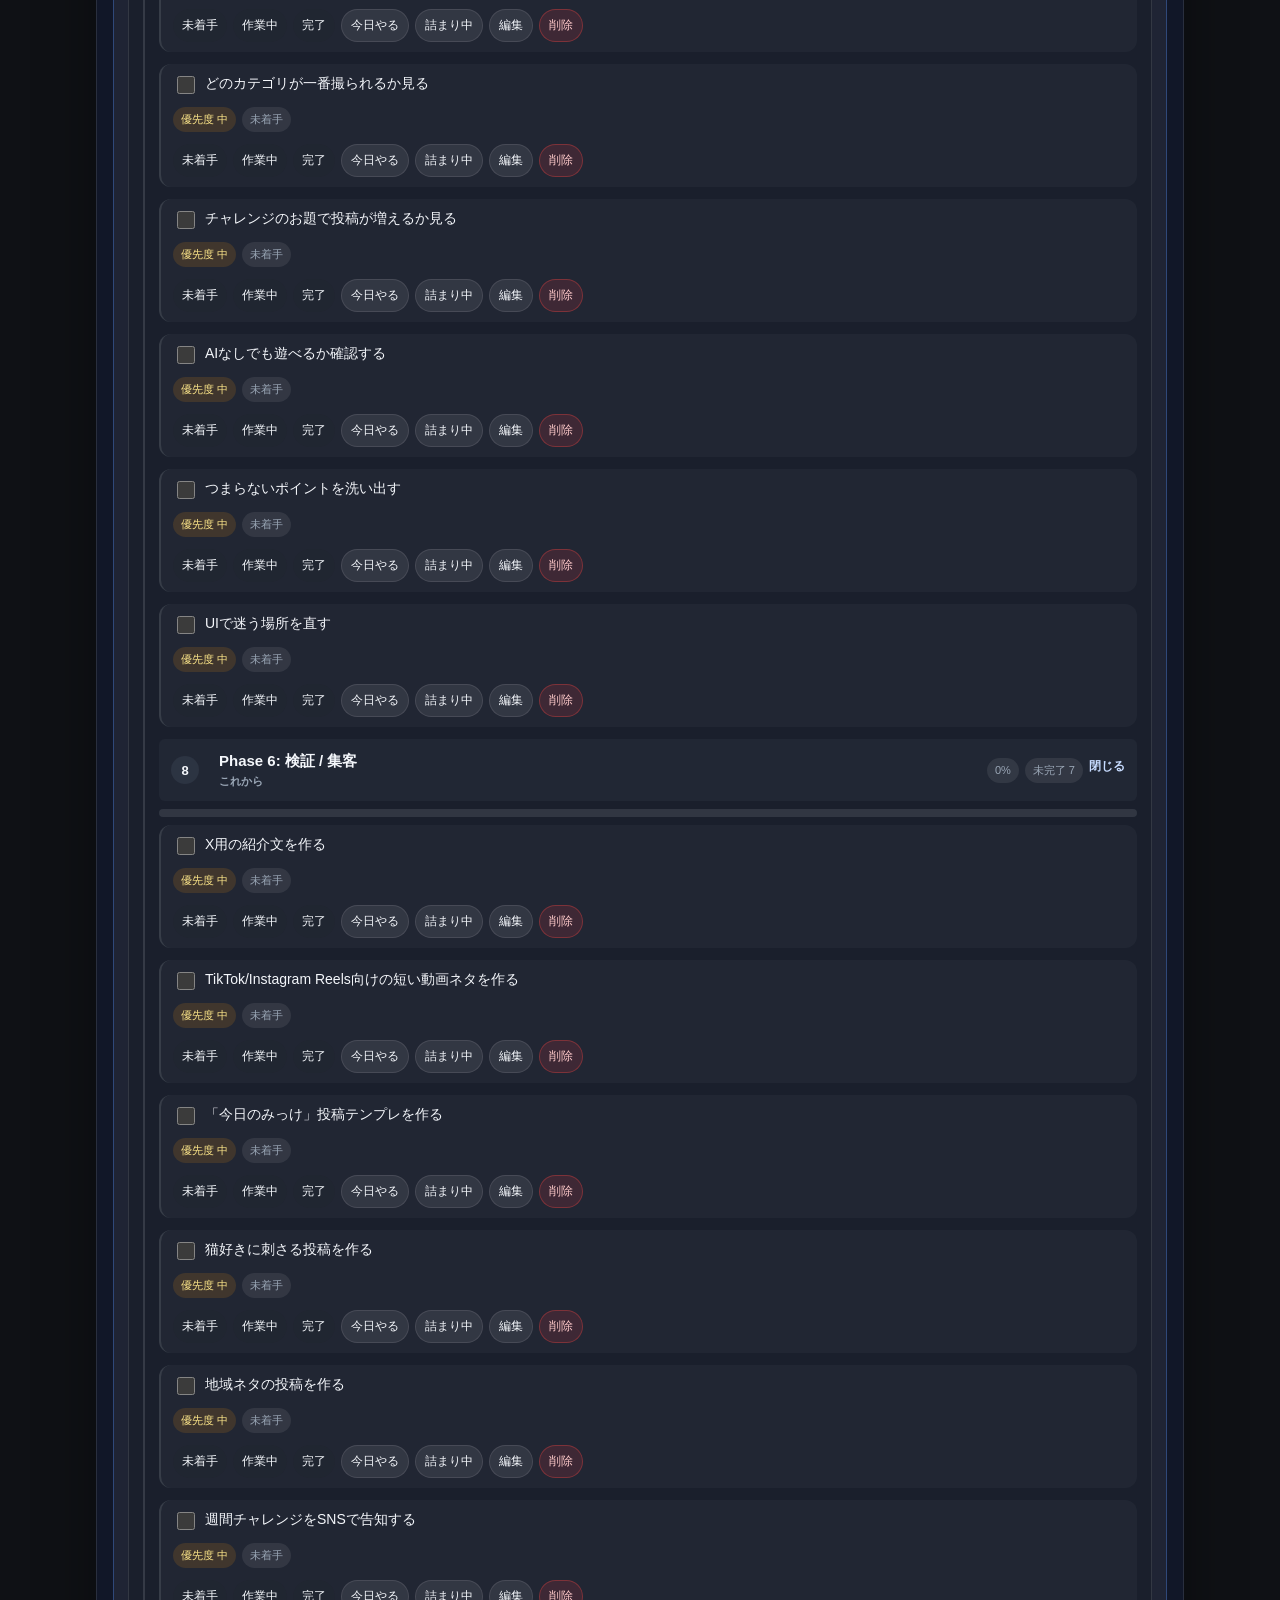
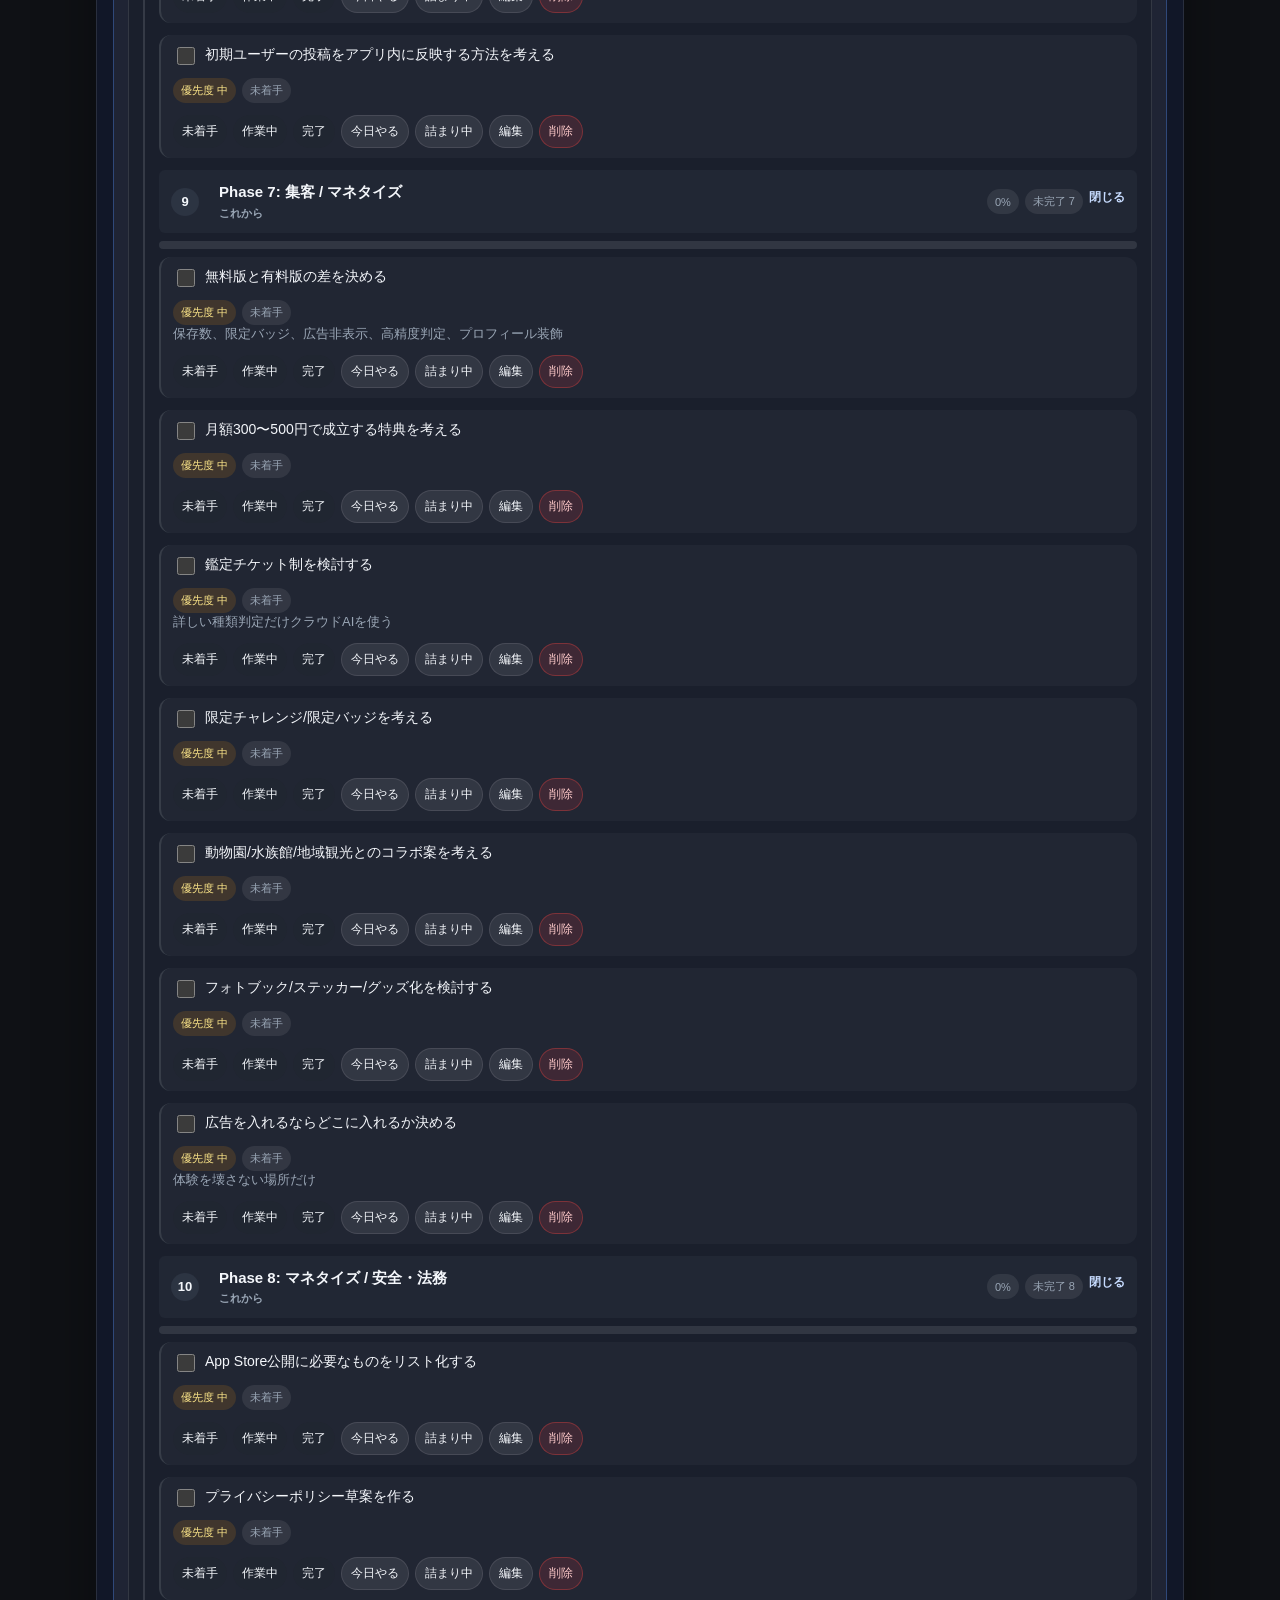
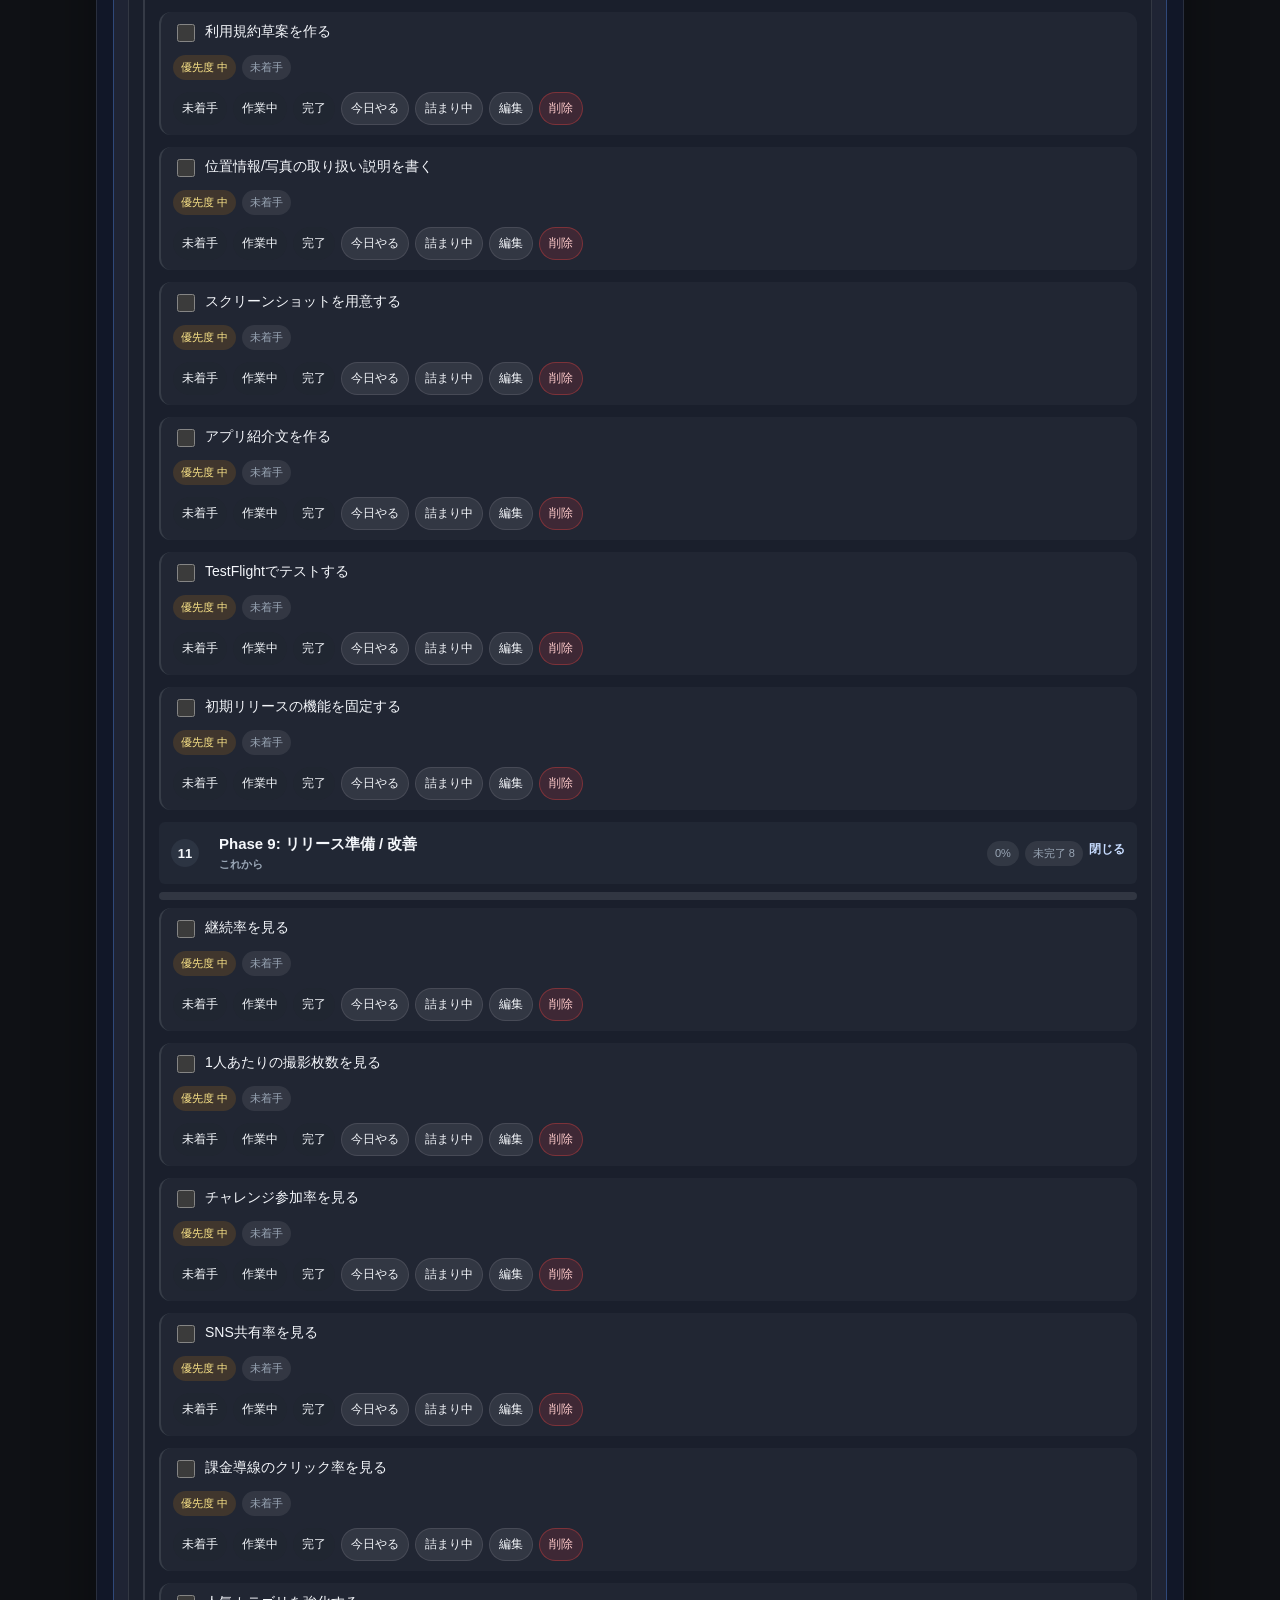
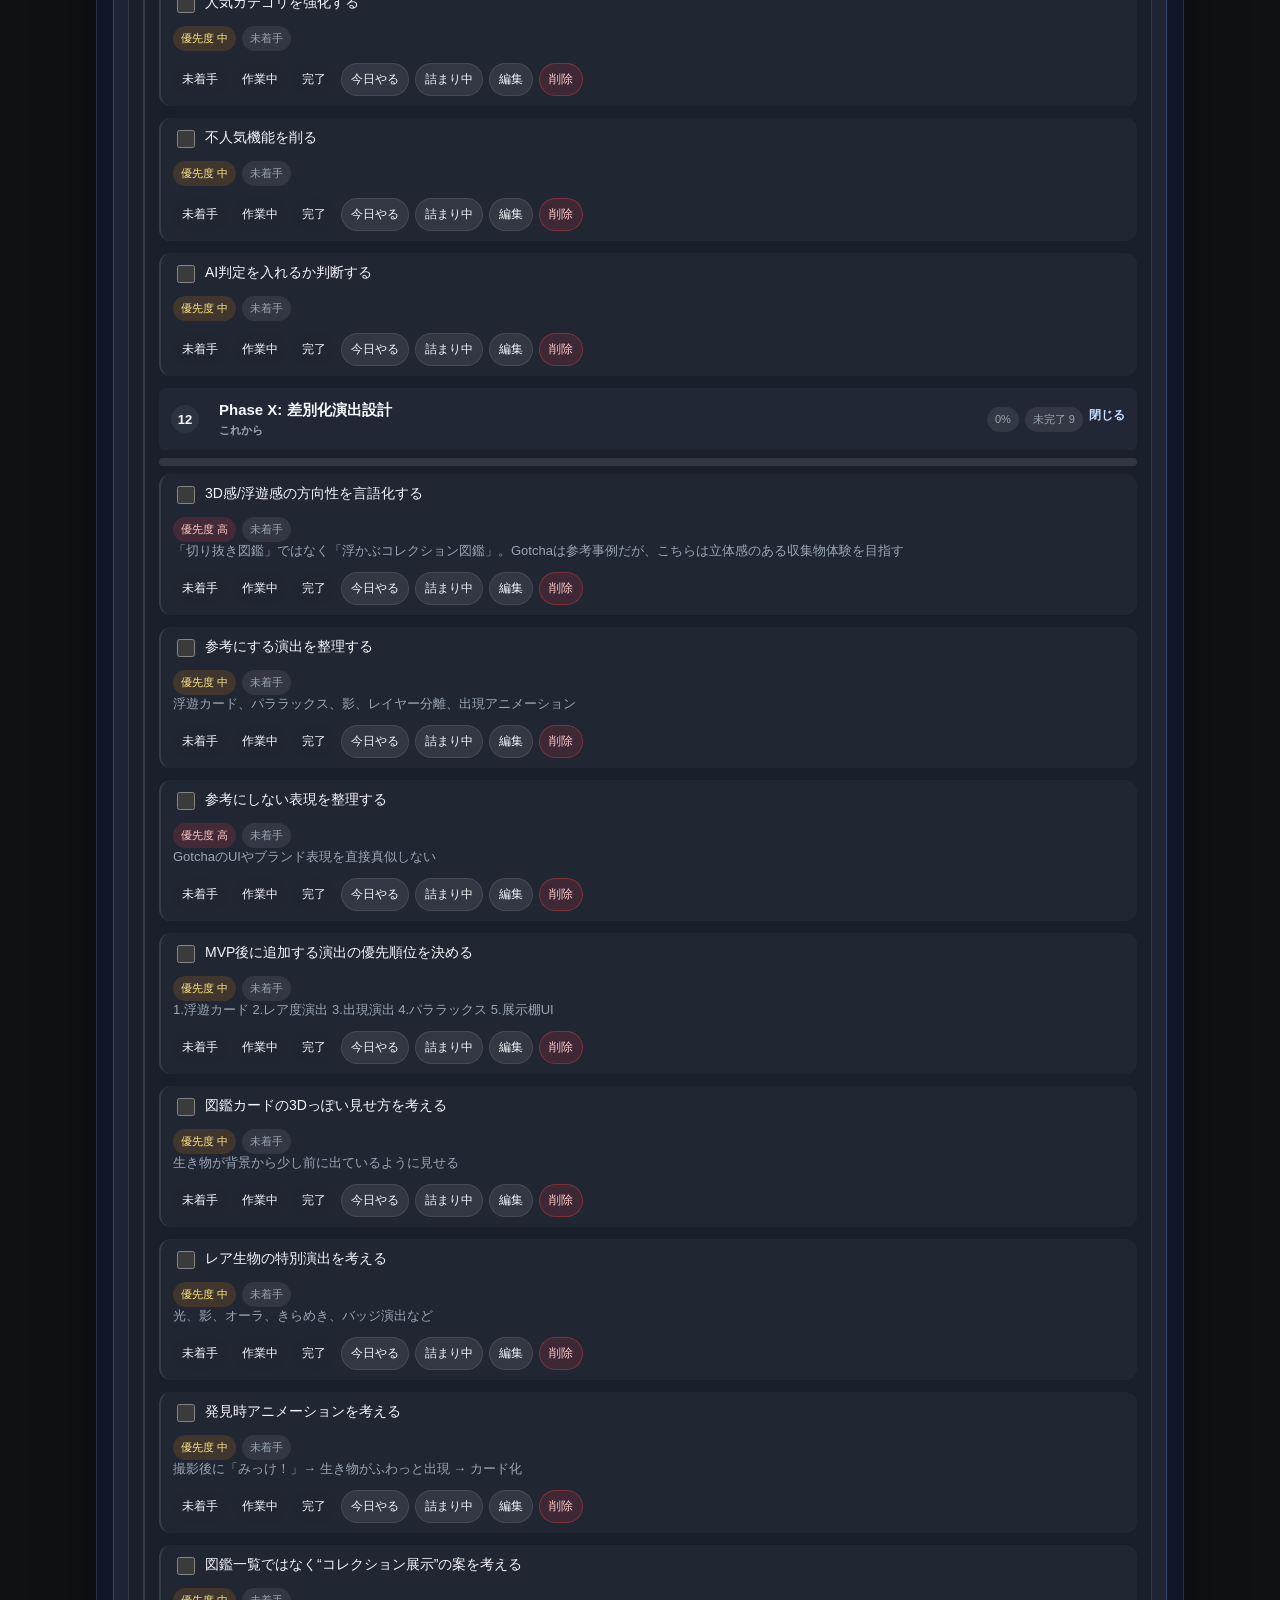
==== commit f91c3831: "Fix stale PWA cache updates" ====
--- a/index.html
+++ b/index.html
@@ -5,8 +5,8 @@
   <meta name="viewport" content="width=device-width, initial-scale=1, viewport-fit=cover" />
   <meta name="theme-color" content="#111827" />
   <title>Project Control Mini v2</title>
-  <link rel="manifest" href="./manifest.webmanifest" />
-  <link rel="stylesheet" href="./styles.css" />
+  <link rel="manifest" href="./manifest.webmanifest?v=2.2.1" />
+  <link rel="stylesheet" href="./styles.css?v=2.2.1" />
 </head>
 <body>
   <div class="app">
@@ -238,6 +238,6 @@
   <button id="quickIdeaBtn" class="quick-idea-btn">＋アイデア</button>
   <div id="toast" class="toast" role="status" aria-live="polite"></div>
 
-  <script src="./app.js"></script>
+  <script src="./app.js?v=2.2.1"></script>
 </body>
 </html>
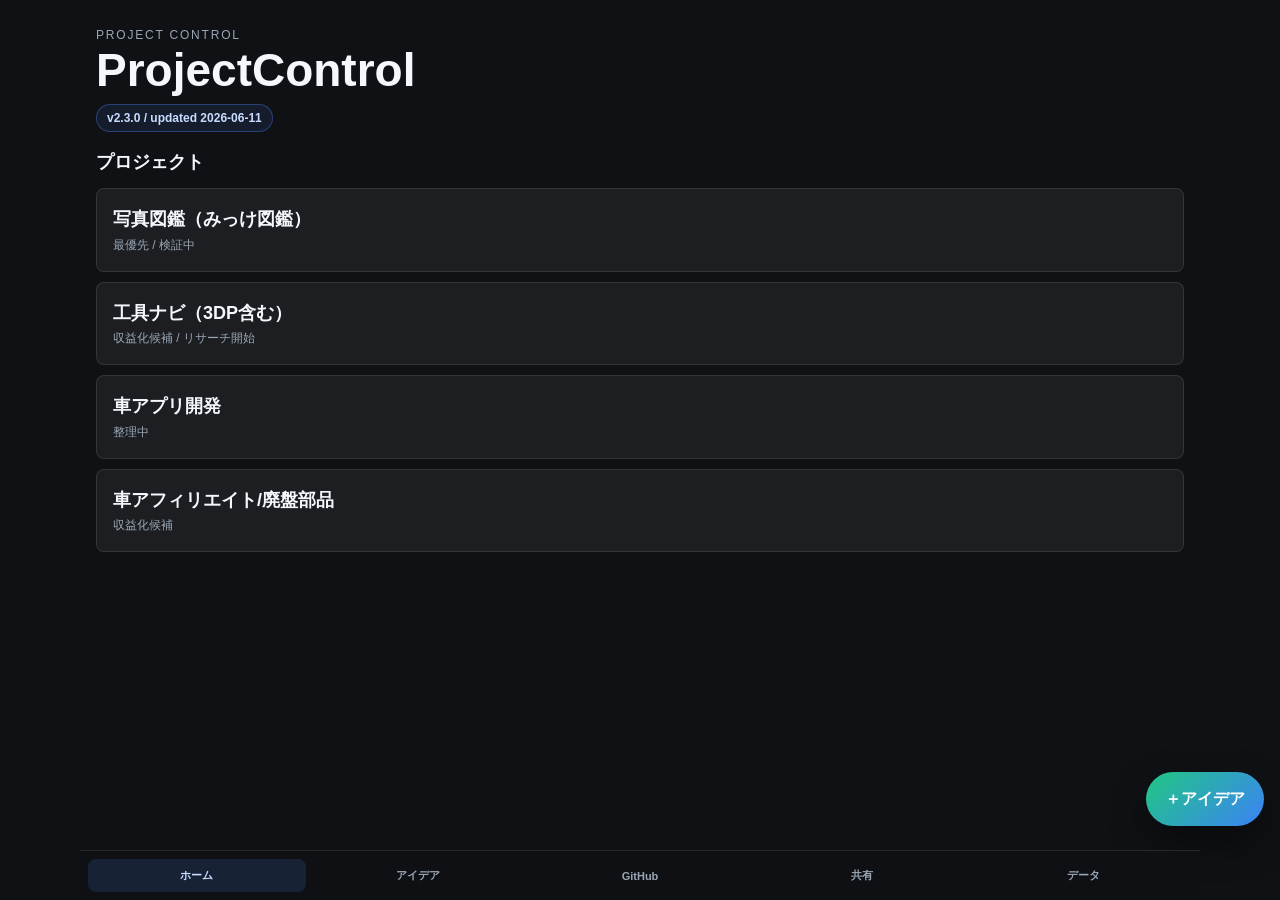
==== commit e7a2a929: "Simplify home screen to project launcher" ====
--- a/index.html
+++ b/index.html
@@ -4,9 +4,9 @@
   <meta charset="utf-8" />
   <meta name="viewport" content="width=device-width, initial-scale=1, viewport-fit=cover" />
   <meta name="theme-color" content="#111827" />
-  <title>Project Control Mini v2</title>
-  <link rel="manifest" href="./manifest.webmanifest?v=2.2.1" />
-  <link rel="stylesheet" href="./styles.css?v=2.2.1" />
+  <title>ProjectControl</title>
+  <link rel="manifest" href="./manifest.webmanifest?v=2.3.0" />
+  <link rel="stylesheet" href="./styles.css?v=2.3.0" />
 </head>
 <body>
   <div class="app">
@@ -16,96 +16,9 @@
         <h1>ProjectControl</h1>
         <p id="appVersion" class="version-label">Version</p>
       </div>
-      <button id="exportBtn" class="ghost">JSONバックアップ</button>
     </header>
 
-    <section class="summary">
-      <div class="summary-card">
-        <span id="projectCount">0</span>
-        <small>プロジェクト</small>
-      </div>
-      <div class="summary-card">
-        <span id="activeTaskCount">0</span>
-        <small>未完了タスク</small>
-      </div>
-      <div class="summary-card">
-        <span id="doneRate">0%</span>
-        <small>全体進捗</small>
-      </div>
-    </section>
-
-    <main>
-      <section id="focusArea" class="focus-area"></section>
-
-      <section class="panel">
-        <div class="panel-head">
-          <h2>Projects</h2>
-          <div class="row gap">
-            <button id="addProjectBtn" class="primary small">プロジェクト追加</button>
-          </div>
-        </div>
-        <div class="filters tree-filters">
-          <button class="tree-filter active" data-tree-filter="all">全部</button>
-          <button class="tree-filter" data-tree-filter="open">未完了</button>
-          <button class="tree-filter" data-tree-filter="high">高優先度</button>
-          <button class="tree-filter" data-tree-filter="focus">今日やる</button>
-          <button class="tree-filter" data-tree-filter="blocked">詰まり中</button>
-        </div>
-        <div id="projectTree" class="project-tree"></div>
-      </section>
-
-      <section class="panel">
-        <div class="panel-head">
-          <h2>アイデア箱</h2>
-          <button id="openIdeaBtn" class="primary small">＋アイデア</button>
-        </div>
-        <div id="ideaList" class="idea-list"></div>
-      </section>
-
-      <section class="panel">
-        <div class="panel-head">
-          <h2>GitHubリポジトリ箱</h2>
-          <div class="row gap">
-            <button id="fetchReposBtn" class="primary small">GitHubから取得</button>
-            <button id="addRepoBtn" class="ghost small">リポジトリ追加</button>
-          </div>
-        </div>
-        <p id="repoSyncStatus" class="hint"></p>
-        <div id="repoList" class="repo-list"></div>
-      </section>
-
-      <section class="panel sticky-panel">
-        <div class="panel-head">
-          <h2>ChatGPT連携</h2>
-          <button id="copyForChatGPTBtn" class="primary small">コピー</button>
-        </div>
-        <p class="hint">
-          今日の集中、詰まり中、プロジェクトツリー、アイデア箱、GitHubリポジトリ箱をまとめて共有できます。
-        </p>
-        <textarea id="chatgptPayload" readonly></textarea>
-        <div class="row gap">
-          <button id="downloadProgressBtn" class="ghost">進捗TXT保存</button>
-          <button id="selectPayloadBtn" class="ghost">選択</button>
-        </div>
-      </section>
-
-      <section class="panel">
-        <h2>全体メモ</h2>
-        <textarea id="globalMemo" placeholder="迷ったこと、あとで考えること、思いついたアイデアを書いておく"></textarea>
-      </section>
-
-      <section class="panel danger-zone">
-        <h2>データ</h2>
-        <div class="row gap">
-          <label class="file-label">
-            JSONインポート
-            <input id="importFile" type="file" accept="application/json" />
-          </label>
-          <button id="resetBtn" class="danger">初期化</button>
-        </div>
-        <p class="hint">データはこの端末のブラウザ内に保存。サーバーには送信しません。</p>
-      </section>
-    </main>
+    <main id="screen" class="screen"></main>
   </div>
 
   <dialog id="taskDialog">
@@ -236,8 +149,15 @@
   </dialog>
 
   <button id="quickIdeaBtn" class="quick-idea-btn">＋アイデア</button>
+  <nav class="bottom-nav" aria-label="メインナビゲーション">
+    <button id="navHome" onclick="goHome()">ホーム</button>
+    <button id="navIdeas" onclick="goIdeas()">アイデア</button>
+    <button id="navGithub" onclick="goGithub()">GitHub</button>
+    <button id="navShare" onclick="goShare()">共有</button>
+    <button id="navData" onclick="goData()">データ</button>
+  </nav>
   <div id="toast" class="toast" role="status" aria-live="polite"></div>
 
-  <script src="./app.js?v=2.2.1"></script>
+  <script src="./app.js?v=2.3.0"></script>
 </body>
 </html>
--- a/styles.css
+++ b/styles.css
@@ -15,10 +15,12 @@
 
 * { box-sizing: border-box; }
 html, body { margin: 0; min-height: 100%; }
+html { overflow-x: hidden; }
 body {
   font-family: -apple-system, BlinkMacSystemFont, "Segoe UI", sans-serif;
   background: var(--bg);
   color: var(--text);
+  overflow-x: hidden;
 }
 
 button, input, textarea, select { font: inherit; }
@@ -37,7 +39,7 @@
 .app {
   width: min(1120px, 100%);
   margin: 0 auto;
-  padding: max(18px, env(safe-area-inset-top)) 16px 40px;
+  padding: max(18px, env(safe-area-inset-top)) 16px 112px;
 }
 
 .topbar {
@@ -62,6 +64,7 @@
 }
 
 h2 { margin: 0; font-size: 18px; }
+h3 { margin: 0; font-size: 15px; }
 
 .version-label {
   display: inline-flex;
@@ -76,6 +79,262 @@
   font-weight: 800;
 }
 
+.screen {
+  display: grid;
+  gap: 14px;
+}
+
+.home-screen,
+.detail-screen {
+  display: grid;
+  gap: 14px;
+}
+
+.screen-head {
+  display: flex;
+  justify-content: space-between;
+  align-items: center;
+  gap: 12px;
+}
+
+.project-launcher {
+  display: grid;
+  gap: 10px;
+}
+
+.project-launch-card {
+  width: 100%;
+  display: grid;
+  gap: 5px;
+  justify-items: start;
+  border: 1px solid var(--line);
+  border-radius: 8px;
+  padding: 18px 16px;
+  background: rgba(255,255,255,.055);
+  text-align: left;
+}
+
+.project-launch-card span {
+  color: var(--text);
+  font-size: 18px;
+  font-weight: 900;
+  line-height: 1.35;
+}
+
+.project-launch-card small {
+  color: var(--muted);
+  font-size: 12px;
+  line-height: 1.35;
+}
+
+.back-btn {
+  justify-self: start;
+  border-radius: 8px;
+  background: rgba(255,255,255,.07);
+  border: 1px solid var(--line);
+}
+
+.project-detail-head {
+  display: grid;
+  gap: 8px;
+}
+
+.project-detail-head h2,
+.detail-screen > h2 {
+  font-size: 26px;
+  line-height: 1.25;
+}
+
+.detail-block,
+.today-chip,
+.flat-panel {
+  border: 1px solid var(--line);
+  border-radius: 8px;
+  padding: 14px;
+  background: rgba(255,255,255,.045);
+}
+
+.detail-block {
+  display: grid;
+  gap: 8px;
+}
+
+.detail-block p {
+  margin: 0;
+  color: var(--muted);
+  font-size: 14px;
+  line-height: 1.55;
+}
+
+.today-chip {
+  display: grid;
+  gap: 5px;
+  border-color: rgba(33,199,130,.28);
+  background: rgba(33,199,130,.07);
+}
+
+.today-chip small {
+  color: #bbf7d0;
+  font-size: 11px;
+  font-weight: 900;
+}
+
+.today-chip span {
+  font-weight: 850;
+  line-height: 1.4;
+}
+
+.detail-metrics {
+  display: grid;
+  grid-template-columns: repeat(3, minmax(0, 1fr));
+  gap: 8px;
+}
+
+.detail-metrics div {
+  display: grid;
+  gap: 4px;
+  border: 1px solid var(--line);
+  border-radius: 8px;
+  padding: 12px;
+  background: rgba(255,255,255,.045);
+}
+
+.detail-metrics strong {
+  font-size: 20px;
+}
+
+.detail-metrics small {
+  color: var(--muted);
+  font-size: 11px;
+  font-weight: 800;
+}
+
+.phase-launch-section {
+  display: grid;
+  gap: 10px;
+}
+
+.phase-launch-list,
+.phase-task-list {
+  display: grid;
+  gap: 10px;
+}
+
+.phase-launch-card {
+  width: 100%;
+  border: 1px solid var(--line);
+  border-radius: 8px;
+  padding: 14px;
+  background: rgba(255,255,255,.045);
+  text-align: left;
+}
+
+.phase-launch-card span {
+  font-weight: 850;
+  line-height: 1.4;
+}
+
+.phase-task-filters {
+  margin: 2px 0 0;
+}
+
+.phase-filter {
+  border: 1px solid var(--line);
+  border-radius: 999px;
+  color: var(--muted);
+  white-space: nowrap;
+}
+
+.phase-filter.active {
+  background: var(--text);
+  color: #111827;
+  font-weight: 900;
+}
+
+.phase-task-card {
+  display: grid;
+  gap: 10px;
+  border: 1px solid var(--line);
+  border-left: 3px solid var(--accent);
+  border-radius: 8px;
+  padding: 12px;
+  background: rgba(255,255,255,.045);
+}
+
+.phase-task-card.done {
+  opacity: .62;
+}
+
+.phase-task-card.blocked-task {
+  border-left-color: var(--danger);
+}
+
+.phase-task-main {
+  display: grid;
+  grid-template-columns: 24px 1fr;
+  gap: 9px;
+  align-items: start;
+  color: var(--text);
+  font-size: 15px;
+  font-weight: 850;
+  line-height: 1.42;
+}
+
+.phase-task-main input {
+  width: 18px;
+  height: 18px;
+  margin-top: 2px;
+  accent-color: var(--accent2);
+}
+
+.task-note-details {
+  color: var(--muted);
+  font-size: 13px;
+}
+
+.task-note-details summary {
+  cursor: pointer;
+  color: #c7dcff;
+  font-weight: 850;
+}
+
+.task-note-details p {
+  margin: 8px 0 0;
+  line-height: 1.5;
+  white-space: pre-wrap;
+}
+
+.bottom-nav {
+  position: fixed;
+  left: 50%;
+  bottom: 0;
+  z-index: 25;
+  width: min(1120px, 100%);
+  transform: translateX(-50%);
+  display: grid;
+  grid-template-columns: repeat(5, 1fr);
+  gap: 4px;
+  padding: 8px 8px max(8px, env(safe-area-inset-bottom));
+  border-top: 1px solid var(--line);
+  background: rgba(15,17,21,.96);
+  backdrop-filter: blur(16px);
+}
+
+.bottom-nav button {
+  min-width: 0;
+  border-radius: 8px;
+  padding: 9px 4px;
+  background: transparent;
+  color: var(--muted);
+  font-size: 11px;
+  font-weight: 850;
+}
+
+.bottom-nav button.active {
+  background: rgba(79,140,255,.14);
+  color: #c7dcff;
+}
+
 .summary {
   display: grid;
   grid-template-columns: repeat(3, 1fr);
@@ -771,7 +1030,7 @@
 .quick-idea-btn {
   position: fixed;
   right: max(16px, env(safe-area-inset-right));
-  bottom: max(18px, env(safe-area-inset-bottom));
+  bottom: max(74px, calc(env(safe-area-inset-bottom) + 74px));
   z-index: 20;
   min-width: 118px;
   min-height: 54px;
@@ -927,7 +1186,7 @@
   .app { padding-bottom: 92px; }
   .quick-idea-btn {
     right: max(12px, env(safe-area-inset-right));
-    bottom: max(12px, env(safe-area-inset-bottom));
+    bottom: max(72px, calc(env(safe-area-inset-bottom) + 72px));
     min-width: 108px;
     min-height: 52px;
   }
